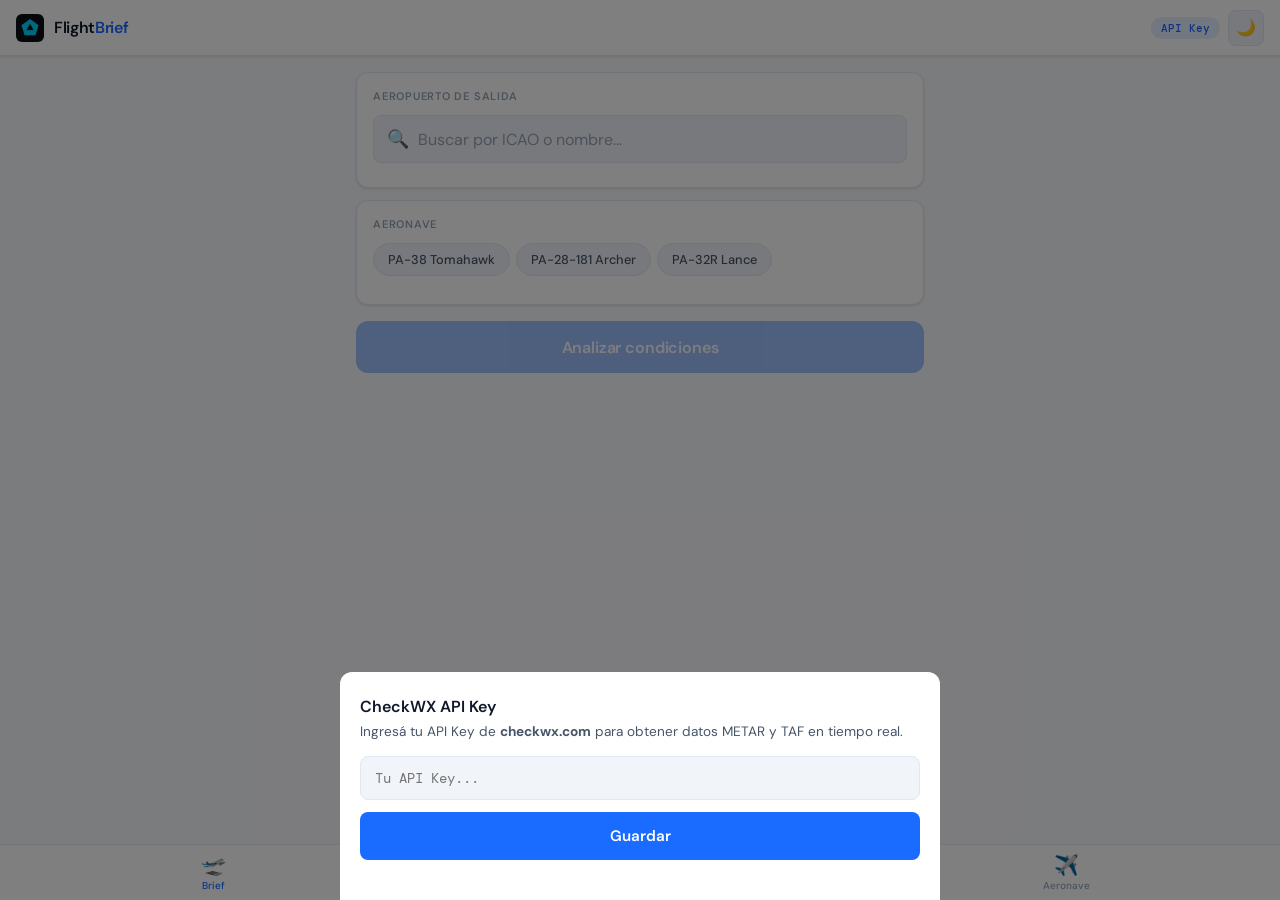
==== index.html @ 88f97674 "Update index.html" ====
<!DOCTYPE html>
<html lang="es">
<head>
<meta charset="UTF-8">
<meta name="viewport" content="width=device-width, initial-scale=1.0, maximum-scale=1.0">
<title>Flight Brief</title>
<link rel="manifest" href="manifest.json">
<meta name="theme-color" content="#1a6bff">
<meta name="mobile-web-app-capable" content="yes">
<meta name="apple-mobile-web-app-capable" content="yes">
<meta name="apple-mobile-web-app-status-bar-style" content="default">
<meta name="apple-mobile-web-app-title" content="FlightBrief">
<link rel="apple-touch-icon" href="icon-192.png">
<link href="https://fonts.googleapis.com/css2?family=DM+Sans:wght@300;400;500;600&family=DM+Mono:wght@400;500&display=swap" rel="stylesheet">
<style>
:root {
  --accent: #1a6bff;
  --accent-light: #e8f0ff;
  --go: #16a34a;
  --go-bg: #f0fdf4;
  --go-border: #bbf7d0;
  --warn: #d97706;
  --warn-bg: #fffbeb;
  --warn-border: #fde68a;
  --nogo: #dc2626;
  --nogo-bg: #fef2f2;
  --nogo-border: #fecaca;
  --bg: #f8f9fc;
  --surface: #ffffff;
  --surface2: #f1f4f9;
  --border: #e2e8f0;
  --border2: #cbd5e1;
  --text: #0f172a;
  --text2: #475569;
  --text3: #94a3b8;
  --sans: 'DM Sans', sans-serif;
  --mono: 'DM Mono', monospace;
  --radius: 12px;
  --radius-sm: 8px;
  --shadow: 0 1px 3px rgba(0,0,0,0.08), 0 1px 2px rgba(0,0,0,0.04);
  --shadow-md: 0 4px 12px rgba(0,0,0,0.08), 0 2px 4px rgba(0,0,0,0.04);
}
[data-theme="dark"] {
  --accent: #4d8fff;
  --accent-light: #1a2a4a;
  --go: #22c55e;
  --go-bg: #052e16;
  --go-border: #166534;
  --warn: #f59e0b;
  --warn-bg: #1c1300;
  --warn-border: #78350f;
  --nogo: #f87171;
  --nogo-bg: #1a0000;
  --nogo-border: #7f1d1d;
  --bg: #0d1117;
  --surface: #161b22;
  --surface2: #1e2530;
  --border: #2d3748;
  --border2: #4a5568;
  --text: #f1f5f9;
  --text2: #94a3b8;
  --text3: #475569;
  --shadow: 0 1px 3px rgba(0,0,0,0.4);
  --shadow-md: 0 4px 12px rgba(0,0,0,0.4);
}
* { box-sizing: border-box; margin: 0; padding: 0; -webkit-tap-highlight-color: transparent; }
html { font-size: 16px; }
body {
  font-family: var(--sans);
  background: var(--bg);
  color: var(--text);
  min-height: 100vh;
  transition: background 0.2s, color 0.2s;
  padding-bottom: 80px;
}

/* TOPBAR */
.topbar {
  background: var(--surface);
  border-bottom: 1px solid var(--border);
  padding: 0 16px;
  height: 56px;
  display: flex;
  align-items: center;
  justify-content: space-between;
  position: sticky;
  top: 0;
  z-index: 100;
  box-shadow: var(--shadow);
}
.topbar-logo {
  display: flex;
  align-items: center;
  gap: 10px;
}
.topbar-logo img {
  width: 28px;
  height: 28px;
  border-radius: 6px;
}
.topbar-logo span {
  font-size: 1rem;
  font-weight: 600;
  color: var(--text);
  letter-spacing: -0.02em;
}
.topbar-logo span em {
  font-style: normal;
  color: var(--accent);
}
.topbar-right { display: flex; align-items: center; gap: 8px; }
.theme-btn {
  width: 36px; height: 36px;
  border-radius: 8px;
  border: 1px solid var(--border);
  background: var(--surface2);
  cursor: pointer;
  display: flex; align-items: center; justify-content: center;
  font-size: 16px;
  color: var(--text2);
  transition: background 0.15s;
}
.theme-btn:hover { background: var(--border); }

/* API KEY BADGE */
.api-badge {
  font-size: 11px;
  font-family: var(--mono);
  background: var(--accent-light);
  color: var(--accent);
  padding: 4px 10px;
  border-radius: 20px;
  cursor: pointer;
  border: none;
  font-weight: 500;
}

/* BOTTOM NAV */
.bottom-nav {
  position: fixed;
  bottom: 0; left: 0; right: 0;
  background: var(--surface);
  border-top: 1px solid var(--border);
  display: flex;
  z-index: 100;
  padding-bottom: env(safe-area-inset-bottom);
}
.nav-item {
  flex: 1;
  display: flex;
  flex-direction: column;
  align-items: center;
  justify-content: center;
  padding: 10px 0 8px;
  cursor: pointer;
  border: none;
  background: none;
  color: var(--text3);
  font-family: var(--sans);
  font-size: 10px;
  font-weight: 500;
  gap: 4px;
  transition: color 0.15s;
}
.nav-item.active { color: var(--accent); }
.nav-icon { font-size: 20px; line-height: 1; }

/* SCREENS */
.screen { display: none; padding: 16px; max-width: 600px; margin: 0 auto; }
.screen.active { display: block; }

/* CARDS */
.card {
  background: var(--surface);
  border: 1px solid var(--border);
  border-radius: var(--radius);
  padding: 16px;
  margin-bottom: 12px;
  box-shadow: var(--shadow);
}
.card-title {
  font-size: 11px;
  font-weight: 600;
  letter-spacing: 0.07em;
  text-transform: uppercase;
  color: var(--text3);
  margin-bottom: 12px;
}

/* SEARCH */
.search-wrap { position: relative; margin-bottom: 8px; }
.search-input {
  width: 100%;
  height: 48px;
  background: var(--surface2);
  border: 1.5px solid var(--border);
  border-radius: var(--radius-sm);
  color: var(--text);
  font-family: var(--mono);
  font-size: 1rem;
  padding: 0 16px 0 44px;
  outline: none;
  text-transform: uppercase;
  transition: border-color 0.15s;
}
.search-input::placeholder { text-transform: none; font-family: var(--sans); color: var(--text3); }
.search-input:focus { border-color: var(--accent); }
.search-icon {
  position: absolute;
  left: 14px; top: 50%;
  transform: translateY(-50%);
  color: var(--text3);
  font-size: 18px;
  pointer-events: none;
}
.search-results {
  background: var(--surface);
  border: 1px solid var(--border);
  border-radius: var(--radius-sm);
  overflow: hidden;
  box-shadow: var(--shadow-md);
  display: none;
}
.search-results.visible { display: block; }
.search-result-item {
  padding: 12px 16px;
  cursor: pointer;
  border-bottom: 1px solid var(--border);
  transition: background 0.1s;
}
.search-result-item:last-child { border-bottom: none; }
.search-result-item:hover { background: var(--surface2); }
.sri-icao { font-family: var(--mono); font-weight: 500; font-size: 0.9rem; color: var(--accent); }
.sri-name { font-size: 0.8rem; color: var(--text2); margin-top: 2px; }

/* AIRPORT SELECTED */
.airport-selected {
  background: var(--accent-light);
  border: 1.5px solid var(--accent);
  border-radius: var(--radius-sm);
  padding: 12px 16px;
  display: none;
  margin-bottom: 8px;
}
.airport-selected.visible { display: flex; align-items: center; justify-content: space-between; }
.as-info { }
.as-icao { font-family: var(--mono); font-weight: 600; color: var(--accent); font-size: 1rem; }
.as-name { font-size: 0.8rem; color: var(--text2); margin-top: 2px; }
.as-clear { background: none; border: none; color: var(--text3); cursor: pointer; font-size: 18px; padding: 4px; }

/* RUNWAYS */
.rwy-grid { display: grid; grid-template-columns: 1fr 1fr; gap: 8px; }
.rwy-btn {
  padding: 12px;
  background: var(--surface2);
  border: 1.5px solid var(--border);
  border-radius: var(--radius-sm);
  cursor: pointer;
  text-align: center;
  transition: border-color 0.15s, background 0.15s;
  font-family: var(--sans);
}
.rwy-btn:hover { border-color: var(--accent); }
.rwy-btn.selected { border-color: var(--accent); background: var(--accent-light); }
.rwy-code { font-family: var(--mono); font-weight: 600; font-size: 1rem; color: var(--text); }
.rwy-btn.selected .rwy-code { color: var(--accent); }
.rwy-hdg { font-size: 0.75rem; color: var(--text3); margin-top: 2px; }

/* AIRCRAFT SELECTOR */
.ac-tabs { display: flex; gap: 6px; flex-wrap: wrap; margin-bottom: 12px; }
.ac-tab {
  padding: 7px 14px;
  border-radius: 20px;
  border: 1.5px solid var(--border);
  background: var(--surface2);
  font-size: 0.8rem;
  font-weight: 500;
  cursor: pointer;
  color: var(--text2);
  font-family: var(--sans);
  transition: all 0.15s;
  white-space: nowrap;
}
.ac-tab:hover { border-color: var(--accent); color: var(--accent); }
.ac-tab.selected { border-color: var(--accent); background: var(--accent-light); color: var(--accent); }

.ac-specs {
  display: grid;
  grid-template-columns: 1fr 1fr;
  gap: 8px;
  margin-top: 10px;
}
.ac-spec {
  background: var(--surface2);
  border-radius: var(--radius-sm);
  padding: 10px 12px;
}
.ac-spec-label { font-size: 10px; color: var(--text3); text-transform: uppercase; letter-spacing: 0.05em; margin-bottom: 3px; }
.ac-spec-val { font-family: var(--mono); font-size: 0.95rem; font-weight: 500; color: var(--text); }

/* ANALYZE BUTTON */
.btn-analyze {
  width: 100%;
  height: 52px;
  background: var(--accent);
  color: white;
  border: none;
  border-radius: var(--radius);
  font-family: var(--sans);
  font-size: 1rem;
  font-weight: 600;
  cursor: pointer;
  margin-top: 4px;
  transition: opacity 0.15s, transform 0.1s;
  letter-spacing: -0.01em;
}
.btn-analyze:hover { opacity: 0.9; }
.btn-analyze:active { transform: scale(0.98); }
.btn-analyze:disabled { opacity: 0.4; cursor: not-allowed; }

/* STATUS */
.status-msg {
  font-size: 0.8rem;
  color: var(--text3);
  text-align: center;
  margin-top: 8px;
  min-height: 20px;
  font-family: var(--mono);
}
.status-msg.error { color: var(--nogo); }
.status-msg.ok { color: var(--go); }

/* SPINNER */
.spin {
  display: inline-block;
  width: 14px; height: 14px;
  border: 2px solid var(--border2);
  border-top-color: var(--accent);
  border-radius: 50%;
  animation: spin 0.7s linear infinite;
  vertical-align: middle;
  margin-right: 6px;
}
@keyframes spin { to { transform: rotate(360deg); } }

/* VERDICT */
.verdict-banner {
  border-radius: var(--radius);
  padding: 24px 20px;
  text-align: center;
  margin-bottom: 12px;
  border: 2px solid;
}
.verdict-banner.go { background: var(--go-bg); border-color: var(--go-border); }
.verdict-banner.warn { background: var(--warn-bg); border-color: var(--warn-border); }
.verdict-banner.nogo { background: var(--nogo-bg); border-color: var(--nogo-border); }
.verdict-label {
  font-size: 2.5rem;
  font-weight: 600;
  letter-spacing: -0.03em;
  line-height: 1;
  margin-bottom: 6px;
}
.verdict-banner.go .verdict-label { color: var(--go); }
.verdict-banner.warn .verdict-label { color: var(--warn); }
.verdict-banner.nogo .verdict-label { color: var(--nogo); }
.verdict-sub { font-size: 0.85rem; color: var(--text2); }
.verdict-meta { font-size: 0.75rem; color: var(--text3); margin-top: 6px; font-family: var(--mono); }

/* VIEW TABS */
.view-tabs {
  display: flex;
  background: var(--surface2);
  border-radius: var(--radius-sm);
  padding: 4px;
  margin-bottom: 12px;
  gap: 2px;
}
.view-tab {
  flex: 1;
  padding: 8px 4px;
  border: none;
  background: none;
  border-radius: 6px;
  font-family: var(--sans);
  font-size: 0.8rem;
  font-weight: 500;
  cursor: pointer;
  color: var(--text3);
  transition: all 0.15s;
}
.view-tab.active {
  background: var(--surface);
  color: var(--text);
  box-shadow: var(--shadow);
}

/* CHECK ITEMS */
.check-list { display: flex; flex-direction: column; gap: 8px; }
.check-item {
  border-radius: var(--radius-sm);
  padding: 12px 14px;
  border: 1px solid;
  display: flex;
  align-items: center;
  gap: 12px;
}
.check-item.ok { background: var(--go-bg); border-color: var(--go-border); }
.check-item.warn { background: var(--warn-bg); border-color: var(--warn-border); }
.check-item.fail { background: var(--nogo-bg); border-color: var(--nogo-border); }
.check-dot {
  width: 10px; height: 10px;
  border-radius: 50%;
  flex-shrink: 0;
}
.check-item.ok .check-dot { background: var(--go); }
.check-item.warn .check-dot { background: var(--warn); }
.check-item.fail .check-dot { background: var(--nogo); }
.check-body { flex: 1; min-width: 0; }
.check-name { font-size: 0.875rem; font-weight: 500; color: var(--text); }
.check-detail { font-size: 0.75rem; color: var(--text2); margin-top: 2px; font-family: var(--mono); }
.check-pct {
  font-family: var(--mono);
  font-size: 0.875rem;
  font-weight: 500;
  flex-shrink: 0;
}
.check-item.ok .check-pct { color: var(--go); }
.check-item.warn .check-pct { color: var(--warn); }
.check-item.fail .check-pct { color: var(--nogo); }

/* METAR DECODE */
.metar-raw-box {
  background: var(--surface2);
  border-radius: var(--radius-sm);
  padding: 12px 14px;
  font-family: var(--mono);
  font-size: 0.8rem;
  color: var(--accent);
  word-break: break-all;
  margin-bottom: 10px;
  line-height: 1.5;
}
.decode-list { display: flex; flex-direction: column; gap: 6px; }
.decode-item {
  display: flex;
  gap: 10px;
  font-size: 0.82rem;
  line-height: 1.4;
}
.decode-token {
  font-family: var(--mono);
  font-weight: 500;
  color: var(--accent);
  flex-shrink: 0;
  min-width: 80px;
}
.decode-desc { color: var(--text2); }

/* TAF TABLE */
.taf-list { display: flex; flex-direction: column; gap: 8px; }
.taf-period {
  border-radius: var(--radius-sm);
  border: 1px solid var(--border);
  overflow: hidden;
}
.taf-period-header {
  display: flex;
  align-items: center;
  justify-content: space-between;
  padding: 10px 14px;
  background: var(--surface2);
}
.taf-period-time { font-family: var(--mono); font-size: 0.8rem; color: var(--text2); }
.taf-period-type {
  font-size: 0.7rem;
  font-weight: 600;
  padding: 3px 8px;
  border-radius: 10px;
  letter-spacing: 0.05em;
}
.taf-type-base { background: var(--accent-light); color: var(--accent); }
.taf-type-tempo { background: var(--warn-bg); color: var(--warn); }
.taf-type-becmg { background: var(--surface); color: var(--text2); border: 1px solid var(--border); }
.taf-period-verdict {
  font-size: 0.75rem;
  font-weight: 600;
  padding: 3px 8px;
  border-radius: 10px;
}
.taf-period-verdict.go { background: var(--go-bg); color: var(--go); }
.taf-period-verdict.warn { background: var(--warn-bg); color: var(--warn); }
.taf-period-verdict.nogo { background: var(--nogo-bg); color: var(--nogo); }
.taf-period-body { padding: 10px 14px; display: grid; grid-template-columns: 1fr 1fr; gap: 6px; }
.taf-cell-label { font-size: 10px; color: var(--text3); text-transform: uppercase; letter-spacing: 0.05em; }
.taf-cell-val { font-family: var(--mono); font-size: 0.85rem; color: var(--text); margin-top: 1px; }

/* 7-DAY WINDOWS */
.day-block { margin-bottom: 16px; }
.day-label {
  font-size: 0.75rem;
  font-weight: 600;
  color: var(--text3);
  text-transform: uppercase;
  letter-spacing: 0.06em;
  margin-bottom: 8px;
  padding-left: 4px;
}
.window-list { display: flex; flex-direction: column; gap: 6px; }
.time-window {
  border-radius: var(--radius-sm);
  border: 1px solid var(--border);
  padding: 12px 14px;
  display: flex;
  align-items: center;
  gap: 12px;
}
.time-window.go { background: var(--go-bg); border-color: var(--go-border); }
.time-window.warn { background: var(--warn-bg); border-color: var(--warn-border); }
.time-window.nogo { background: var(--nogo-bg); border-color: var(--nogo-border); }
.tw-time { font-family: var(--mono); font-size: 0.8rem; color: var(--text2); flex-shrink: 0; min-width: 90px; }
.tw-verdict {
  font-size: 0.75rem;
  font-weight: 600;
  flex-shrink: 0;
  width: 50px;
  text-align: center;
}
.time-window.go .tw-verdict { color: var(--go); }
.time-window.warn .tw-verdict { color: var(--warn); }
.time-window.nogo .tw-verdict { color: var(--nogo); }
.tw-details { flex: 1; display: flex; flex-wrap: wrap; gap: 6px; }
.tw-chip {
  font-size: 0.7rem;
  font-family: var(--mono);
  padding: 2px 8px;
  border-radius: 10px;
  background: var(--surface);
  border: 1px solid var(--border);
  color: var(--text2);
}

/* AIRCRAFT SCREEN */
.field { display: flex; flex-direction: column; gap: 5px; margin-bottom: 12px; }
.field label { font-size: 0.75rem; font-weight: 500; color: var(--text2); }
.field input, .field select {
  height: 44px;
  background: var(--surface2);
  border: 1.5px solid var(--border);
  border-radius: var(--radius-sm);
  color: var(--text);
  font-family: var(--mono);
  font-size: 0.9rem;
  padding: 0 14px;
  outline: none;
  transition: border-color 0.15s;
  width: 100%;
}
.field input:focus, .field select:focus { border-color: var(--accent); }
.field select option { background: var(--surface); }
.form-grid { display: grid; grid-template-columns: 1fr 1fr; gap: 0 12px; }
.checkbox-row {
  display: flex; align-items: center; gap: 10px;
  padding: 10px 0;
  border-bottom: 1px solid var(--border);
  cursor: pointer;
}
.checkbox-row:last-child { border-bottom: none; }
.checkbox-row input[type=checkbox] { width: 18px; height: 18px; accent-color: var(--accent); cursor: pointer; flex-shrink: 0; }
.checkbox-row span { font-size: 0.875rem; color: var(--text); }

.btn-secondary {
  height: 44px;
  padding: 0 20px;
  background: var(--surface2);
  border: 1.5px solid var(--border);
  border-radius: var(--radius-sm);
  color: var(--text);
  font-family: var(--sans);
  font-size: 0.875rem;
  font-weight: 500;
  cursor: pointer;
  transition: border-color 0.15s;
}
.btn-secondary:hover { border-color: var(--accent); color: var(--accent); }
.btn-row { display: flex; gap: 8px; margin-top: 4px; }

/* API KEY MODAL */
.modal-overlay {
  position: fixed; inset: 0;
  background: rgba(0,0,0,0.5);
  z-index: 200;
  display: none;
  align-items: flex-end;
  justify-content: center;
  padding: 0;
}
.modal-overlay.visible { display: flex; }
.modal {
  background: var(--surface);
  border-radius: var(--radius) var(--radius) 0 0;
  padding: 24px 20px 40px;
  width: 100%;
  max-width: 600px;
}
.modal h3 { font-size: 1rem; font-weight: 600; margin-bottom: 6px; }
.modal p { font-size: 0.85rem; color: var(--text2); margin-bottom: 16px; }
.modal input {
  width: 100%;
  height: 44px;
  background: var(--surface2);
  border: 1.5px solid var(--border);
  border-radius: var(--radius-sm);
  color: var(--text);
  font-family: var(--mono);
  font-size: 0.85rem;
  padding: 0 14px;
  outline: none;
  margin-bottom: 12px;
}
.modal input:focus { border-color: var(--accent); }
.modal-btn {
  width: 100%;
  height: 48px;
  background: var(--accent);
  color: white;
  border: none;
  border-radius: var(--radius-sm);
  font-size: 0.95rem;
  font-weight: 600;
  cursor: pointer;
  font-family: var(--sans);
}

/* COLLAPSIBLE */
.collapsible-header {
  display: flex;
  align-items: center;
  justify-content: space-between;
  cursor: pointer;
  padding: 4px 0;
  margin-bottom: 0;
}
.collapsible-header .card-title { margin-bottom: 0; }
.collapsible-arrow { color: var(--text3); font-size: 12px; transition: transform 0.2s; }
.collapsible-body { display: none; margin-top: 12px; }
.collapsible-body.open { display: block; }
.collapsible-arrow.open { transform: rotate(180deg); }

/* EMPTY STATE */
.empty-state {
  text-align: center;
  padding: 48px 20px;
  color: var(--text3);
}
.empty-icon { font-size: 48px; margin-bottom: 12px; }
.empty-title { font-size: 1rem; font-weight: 500; color: var(--text2); margin-bottom: 6px; }
.empty-desc { font-size: 0.85rem; }

/* DIVIDER */
.divider { height: 1px; background: var(--border); margin: 12px 0; }

.pill {
  display: inline-block;
  font-size: 0.7rem;
  font-weight: 600;
  padding: 2px 8px;
  border-radius: 10px;
  letter-spacing: 0.04em;
}
.pill-go { background: var(--go-bg); color: var(--go); }
.pill-warn { background: var(--warn-bg); color: var(--warn); }
.pill-nogo { background: var(--nogo-bg); color: var(--nogo); }
</style>
</head>
<body>

<div class="topbar">
  <div class="topbar-logo">
    <img src="icon-192.png" alt="FlightBrief" onerror="this.style.display='none'">
    <span>Flight<em>Brief</em></span>
  </div>
  <div class="topbar-right">
    <button class="api-badge" onclick="showApiModal()">API Key</button>
    <button class="theme-btn" onclick="toggleTheme()" id="theme-btn">🌙</button>
  </div>
</div>

<!-- SCREENS -->
<div class="screen active" id="screen-brief">

  <div class="card">
    <div class="card-title">Aeropuerto de salida</div>
    <div class="search-wrap">
      <span class="search-icon">🔍</span>
      <input class="search-input" id="icao-input" type="text" placeholder="Buscar por ICAO o nombre..." maxlength="4" oninput="onIcaoInput(this.value)" />
    </div>
    <div class="search-results" id="search-results"></div>
    <div class="airport-selected" id="airport-selected">
      <div class="as-info">
        <div class="as-icao" id="as-icao"></div>
        <div class="as-name" id="as-name"></div>
      </div>
      <button class="as-clear" onclick="clearAirport()">✕</button>
    </div>
  </div>

  <div class="card" id="rwy-card" style="display:none">
    <div class="card-title">Pista activa</div>
    <div class="rwy-grid" id="rwy-grid"></div>
  </div>

  <div class="card">
    <div class="card-title">Aeronave</div>
    <div class="ac-tabs" id="ac-tabs"></div>
    <div class="ac-specs" id="ac-specs"></div>
  </div>

  <button class="btn-analyze" id="btn-analyze" onclick="runAnalysis()" disabled>Analizar condiciones</button>
  <div class="status-msg" id="brief-status"></div>

</div>

<div class="screen" id="screen-report">
  <div id="report-empty" class="empty-state">
    <div class="empty-icon">📋</div>
    <div class="empty-title">Sin informe aún</div>
    <div class="empty-desc">Seleccioná un aeropuerto y una aeronave en Brief para generar el análisis.</div>
  </div>
  <div id="report-content" style="display:none">
    <div id="verdict-banner" class="verdict-banner"></div>
    <div class="view-tabs">
      <button class="view-tab active" onclick="showView('metar')">METAR</button>
      <button class="view-tab" onclick="showView('taf')">TAF</button>
      <button class="view-tab" onclick="showView('7dias')">7 días</button>
    </div>
    <div id="view-metar"></div>
    <div id="view-taf" style="display:none"></div>
    <div id="view-7dias" style="display:none"></div>
  </div>
</div>

<div class="screen" id="screen-aircraft">
  <div class="card">
    <div class="card-title">Mis aeronaves</div>
    <div class="ac-tabs" id="saved-ac-tabs" style="margin-bottom:12px"></div>
    <div class="divider"></div>
    <div style="margin-top:12px">
      <div class="form-grid">
        <div class="field">
          <label>Nombre / matrícula</label>
          <input id="f-name" type="text" placeholder="LV-XXX · PA-28" />
        </div>
        <div class="field">
          <label>Viento cruzado máx. (kt)</label>
          <input id="f-xwind" type="number" min="0" placeholder="15" />
        </div>
        <div class="field">
          <label>Viento de cola máx. (kt)</label>
          <input id="f-tail" type="number" min="0" placeholder="10" />
        </div>
        <div class="field">
          <label>Viento frontal máx. (kt)</label>
          <input id="f-head" type="number" min="0" placeholder="25" />
        </div>
        <div class="field">
          <label>Visibilidad mínima (km)</label>
          <input id="f-vis" type="number" min="0" step="0.1" placeholder="5" />
        </div>
        <div class="field">
          <label>Techo mínimo (ft)</label>
          <input id="f-ceil" type="number" min="0" placeholder="1000" />
        </div>
        <div class="field">
          <label>Temp. máxima (°C)</label>
          <input id="f-tmax" type="number" placeholder="40" />
        </div>
        <div class="field">
          <label>Temp. mínima (°C)</label>
          <input id="f-tmin" type="number" placeholder="-10" />
        </div>
      </div>
      <div style="padding: 0 0 4px">
        <label class="checkbox-row">
          <input type="checkbox" id="f-rain" />
          <span>Puede operar con lluvia leve</span>
        </label>
        <label class="checkbox-row">
          <input type="checkbox" id="f-ice" />
          <span>Certificado para vuelo en engelamiento</span>
        </label>
      </div>
      <div class="btn-row" style="margin-top:16px">
        <button class="btn-analyze" style="flex:1" onclick="saveCustomAircraft()">Guardar</button>
        <button class="btn-secondary" onclick="clearAcForm()">Limpiar</button>
      </div>
      <div class="status-msg" id="ac-status"></div>
    </div>
  </div>
</div>

<!-- BOTTOM NAV -->
<div class="bottom-nav">
  <button class="nav-item active" onclick="showScreen('brief')" id="nav-brief">
    <span class="nav-icon">🛫</span>Brief
  </button>
  <button class="nav-item" onclick="showScreen('report')" id="nav-report">
    <span class="nav-icon">📋</span>Informe
  </button>
  <button class="nav-item" onclick="showScreen('aircraft')" id="nav-aircraft">
    <span class="nav-icon">✈️</span>Aeronave
  </button>
</div>

<!-- API KEY MODAL -->
<div class="modal-overlay" id="api-modal">
  <div class="modal">
    <h3>CheckWX API Key</h3>
    <p>Ingresá tu API Key de <strong>checkwx.com</strong> para obtener datos METAR y TAF en tiempo real.</p>
    <input type="text" id="api-key-input" placeholder="Tu API Key..." />
    <button class="modal-btn" onclick="saveApiKey()">Guardar</button>
  </div>
</div>

<script>
// ═══════════════════════════════════════════════════
// DATOS
// ═══════════════════════════════════════════════════

const PRELOADED_AIRCRAFT = [
  {
    name: 'PA-38 Tomahawk',
    xwind: 15, tailwind: 10, headwind: 25,
    vis: 5, ceil: 1000, tmax: 40, tmin: -15,
    rain: false, ice: false
  },
  {
    name: 'PA-28-181 Archer',
    xwind: 17, tailwind: 10, headwind: 25,
    vis: 5, ceil: 1000, tmax: 40, tmin: -15,
    rain: false, ice: false
  },
  {
    name: 'PA-32R Lance',
    xwind: 17, tailwind: 10, headwind: 30,
    vis: 5, ceil: 1000, tmax: 40, tmin: -20,
    rain: false, ice: false
  }
];

let state = {
  airport: null,
  runways: [],
  selectedRwy: null,
  aircraft: null,
  metar: null,
  metarRaw: '',
  taf: null,
  tafRaw: '',
  forecast: null,
  customAircraft: JSON.parse(localStorage.getItem('fb_aircraft_v2') || '[]'),
  apiKey: localStorage.getItem('fb_apikey') || '',
  theme: localStorage.getItem('fb_theme') || 'light',
  currentView: 'metar'
};

// ═══════════════════════════════════════════════════
// THEME
// ═══════════════════════════════════════════════════
function applyTheme() {
  document.documentElement.setAttribute('data-theme', state.theme);
  document.getElementById('theme-btn').textContent = state.theme === 'dark' ? '☀️' : '🌙';
}
function toggleTheme() {
  state.theme = state.theme === 'dark' ? 'light' : 'dark';
  localStorage.setItem('fb_theme', state.theme);
  applyTheme();
}
applyTheme();

// ═══════════════════════════════════════════════════
// NAVIGATION
// ═══════════════════════════════════════════════════
function showScreen(name) {
  document.querySelectorAll('.screen').forEach(s => s.classList.remove('active'));
  document.querySelectorAll('.nav-item').forEach(n => n.classList.remove('active'));
  document.getElementById('screen-' + name).classList.add('active');
  document.getElementById('nav-' + name).classList.add('active');
}

function showView(name) {
  state.currentView = name;
  document.querySelectorAll('.view-tab').forEach((t, i) => {
    t.classList.toggle('active', ['metar','taf','7dias'][i] === name);
  });
  document.getElementById('view-metar').style.display = name === 'metar' ? 'block' : 'none';
  document.getElementById('view-taf').style.display = name === 'taf' ? 'block' : 'none';
  document.getElementById('view-7dias').style.display = name === '7dias' ? 'block' : 'none';
}

// ═══════════════════════════════════════════════════
// API KEY
// ═══════════════════════════════════════════════════
function showApiModal() {
  document.getElementById('api-key-input').value = state.apiKey;
  document.getElementById('api-modal').classList.add('visible');
}
function saveApiKey() {
  const key = document.getElementById('api-key-input').value.trim();
  state.apiKey = key;
  localStorage.setItem('fb_apikey', key);
  document.getElementById('api-modal').classList.remove('visible');
}
document.getElementById('api-modal').addEventListener('click', e => {
  if (e.target === document.getElementById('api-modal'))
    document.getElementById('api-modal').classList.remove('visible');
});

// ═══════════════════════════════════════════════════
// AIRPORT SEARCH
// ═══════════════════════════════════════════════════
let searchTimeout = null;
function onIcaoInput(val) {
  clearTimeout(searchTimeout);
  val = val.trim().toUpperCase();
  if (val.length < 2) { hideResults(); return; }
  searchTimeout = setTimeout(() => searchAirport(val), 400);
}

async function searchAirport(q) {
  if (!state.apiKey) { showApiModal(); return; }
  try {
    const res = await fetch(`https://api.checkwx.com/station/${q}`, {
      headers: { 'X-API-Key': state.apiKey }
    });
    const data = await res.json();
    if (data.data && data.data.length) {
      showResults(data.data.slice(0, 5));
    } else {
      hideResults();
    }
  } catch(e) {
    hideResults();
  }
}

function showResults(airports) {
  const el = document.getElementById('search-results');
  el.innerHTML = airports.map(a => `
    <div class="search-result-item" onclick="selectAirport('${a.icao}','${escHtml(a.name)}',${a.latitude?.decimal||0},${a.longitude?.decimal||0})">
      <div class="sri-icao">${a.icao}</div>
      <div class="sri-name">${a.name}${a.city ? ' · ' + a.city : ''}</div>
    </div>
  `).join('');
  el.classList.add('visible');
}
function hideResults() {
  document.getElementById('search-results').classList.remove('visible');
}

async function selectAirport(icao, name, lat, lon) {
  hideResults();
  document.getElementById('icao-input').value = '';
  state.airport = { icao, name, lat, lon };
  document.getElementById('as-icao').textContent = icao;
  document.getElementById('as-name').textContent = name;
  document.getElementById('airport-selected').classList.add('visible');
  setBriefStatus('', '<span class="spin"></span>Cargando pistas...');
  await fetchRunways(icao);
  checkAnalyzeReady();
}

function clearAirport() {
  state.airport = null;
  state.runways = [];
  state.selectedRwy = null;
  document.getElementById('airport-selected').classList.remove('visible');
  document.getElementById('icao-input').value = '';
  document.getElementById('rwy-card').style.display = 'none';
  document.getElementById('rwy-grid').innerHTML = '';
  setBriefStatus('', '');
  checkAnalyzeReady();
}

async function fetchRunways(icao) {
  try {
    const res = await fetch(`https://api.checkwx.com/station/${icao}/runways`, {
      headers: { 'X-API-Key': state.apiKey }
    });
    const data = await res.json();
    if (data.data && data.data[0] && data.data[0].runways) {
      state.runways = data.data[0].runways;
      renderRunways(state.runways);
      document.getElementById('rwy-card').style.display = 'block';
      setBriefStatus('ok', `${state.runways.length} pistas encontradas`);
    } else {
      document.getElementById('rwy-card').style.display = 'none';
      setBriefStatus('', 'Sin info de pistas — podrás analizar igual');
    }
  } catch(e) {
    document.getElementById('rwy-card').style.display = 'none';
    setBriefStatus('', '');
  }
}

function renderRunways(rwys) {
  const grid = document.getElementById('rwy-grid');
  grid.innerHTML = rwys.map(r => {
    const hdg = r.heading_true || r.heading_magnetic || 0;
    return `
      <div class="rwy-btn" onclick="selectRunway('${r.ident}',${hdg},this)">
        <div class="rwy-code">RWY ${r.ident}</div>
        <div class="rwy-hdg">${hdg}° magnético</div>
      </div>
    `;
  }).join('');
}

function selectRunway(ident, hdg, el) {
  document.querySelectorAll('.rwy-btn').forEach(b => b.classList.remove('selected'));
  el.classList.add('selected');
  state.selectedRwy = { ident, hdg };
  checkAnalyzeReady();
}

// ═══════════════════════════════════════════════════
// AIRCRAFT
// ═══════════════════════════════════════════════════
function getAllAircraft() {
  return [...PRELOADED_AIRCRAFT, ...state.customAircraft];
}

function renderAcTabs() {
  const all = getAllAircraft();
  const tabs = document.getElementById('ac-tabs');
  tabs.innerHTML = all.map((a, i) =>
    `<div class="ac-tab${state.aircraft && state.aircraft.name === a.name ? ' selected' : ''}" onclick="selectAircraft(${i})">${a.name}</div>`
  ).join('');
  renderSavedAcTabs();
}

function renderSavedAcTabs() {
  const el = document.getElementById('saved-ac-tabs');
  if (!state.customAircraft.length) {
    el.innerHTML = '<span style="font-size:0.8rem;color:var(--text3)">Sin aeronaves guardadas</span>';
    return;
  }
  el.innerHTML = state.customAircraft.map((a, i) =>
    `<div class="ac-tab" onclick="loadCustomAc(${i})">${a.name}</div>`
  ).join('');
}

function selectAircraft(idx) {
  state.aircraft = getAllAircraft()[idx];
  renderAcTabs();
  renderAcSpecs();
  checkAnalyzeReady();
}

function renderAcSpecs() {
  const a = state.aircraft;
  if (!a) { document.getElementById('ac-specs').innerHTML = ''; return; }
  document.getElementById('ac-specs').innerHTML = `
    <div class="ac-spec"><div class="ac-spec-label">Viento cruzado máx.</div><div class="ac-spec-val">${a.xwind} kt</div></div>
    <div class="ac-spec"><div class="ac-spec-label">Viento de cola máx.</div><div class="ac-spec-val">${a.tailwind} kt</div></div>
    <div class="ac-spec"><div class="ac-spec-label">Visibilidad mín.</div><div class="ac-spec-val">${a.vis} km</div></div>
    <div class="ac-spec"><div class="ac-spec-label">Techo mín.</div><div class="ac-spec-val">${a.ceil} ft</div></div>
    <div class="ac-spec"><div class="ac-spec-label">Temp. op.</div><div class="ac-spec-val">${a.tmin}° / ${a.tmax}°C</div></div>
    <div class="ac-spec"><div class="ac-spec-label">Engelamiento</div><div class="ac-spec-val">${a.ice ? 'Certificado' : 'No cert.'}</div></div>
  `;
}

function saveCustomAircraft() {
  const ac = {
    name:      document.getElementById('f-name').value.trim(),
    xwind:     parseFloat(document.getElementById('f-xwind').value) || 15,
    tailwind:  parseFloat(document.getElementById('f-tail').value) || 10,
    headwind:  parseFloat(document.getElementById('f-head').value) || 25,
    vis:       parseFloat(document.getElementById('f-vis').value) || 5,
    ceil:      parseFloat(document.getElementById('f-ceil').value) || 1000,
    tmax:      parseFloat(document.getElementById('f-tmax').value) || 40,
    tmin:      parseFloat(document.getElementById('f-tmin').value) || -10,
    rain:      document.getElementById('f-rain').checked,
    ice:       document.getElementById('f-ice').checked,
  };
  if (!ac.name) { document.getElementById('ac-status').textContent = 'Ingresá un nombre'; return; }
  const idx = state.customAircraft.findIndex(a => a.name === ac.name);
  if (idx >= 0) state.customAircraft[idx] = ac;
  else state.customAircraft.push(ac);
  localStorage.setItem('fb_aircraft_v2', JSON.stringify(state.customAircraft));
  document.getElementById('ac-status').className = 'status-msg ok';
  document.getElementById('ac-status').textContent = 'Guardado ✓';
  renderAcTabs();
}

function loadCustomAc(i) {
  const a = state.customAircraft[i];
  document.getElementById('f-name').value = a.name || '';
  document.getElementById('f-xwind').value = a.xwind || '';
  document.getElementById('f-tail').value = a.tailwind || '';
  document.getElementById('f-head').value = a.headwind || '';
  document.getElementById('f-vis').value = a.vis || '';
  document.getElementById('f-ceil').value = a.ceil || '';
  document.getElementById('f-tmax').value = a.tmax || '';
  document.getElementById('f-tmin').value = a.tmin || '';
  document.getElementById('f-rain').checked = !!a.rain;
  document.getElementById('f-ice').checked = !!a.ice;
}

function clearAcForm() {
  ['f-name','f-xwind','f-tail','f-head','f-vis','f-ceil','f-tmax','f-tmin'].forEach(id => document.getElementById(id).value = '');
  document.getElementById('f-rain').checked = false;
  document.getElementById('f-ice').checked = false;
  document.getElementById('ac-status').textContent = '';
}

// ═══════════════════════════════════════════════════
// UTILS
// ═══════════════════════════════════════════════════
function checkAnalyzeReady() {
  const ready = state.airport && state.aircraft;
  document.getElementById('btn-analyze').disabled = !ready;
}

function setBriefStatus(type, msg) {
  const el = document.getElementById('brief-status');
  el.className = 'status-msg' + (type ? ' ' + type : '');
  el.innerHTML = msg;
}

function calcComponents(windDir, windSpd, rwyHdg) {
  if (windDir == null || isNaN(rwyHdg)) return { xwind: null, tailwind: null, headwind: null };
  const angle = (windDir - rwyHdg) * Math.PI / 180;
  const head = windSpd * Math.cos(angle);
  const cross = Math.abs(windSpd * Math.sin(angle));
  return {
    xwind:    Math.round(cross * 10) / 10,
    tailwind: head < 0 ? Math.round(-head * 10) / 10 : 0,
    headwind: head > 0 ? Math.round(head * 10) / 10 : 0,
  };
}

function checkStatus(val, limit, reverse) {
  if (reverse) {
    const pct = Math.round((limit / val) * 100);
    if (val < limit) return { s: 'fail', pct: 100 };
    if (val < limit * 1.3) return { s: 'warn', pct: Math.min(pct, 100) };
    return { s: 'ok', pct: Math.max(0, pct - 50) };
  }
  const pct = Math.round((val / limit) * 100);
  if (pct >= 100) return { s: 'fail', pct: 100 };
  if (pct >= 75) return { s: 'warn', pct };
  return { s: 'ok', pct };
}

function fmtCheck(name, detail, s, pct) {
  return `
    <div class="check-item ${s}">
      <div class="check-dot"></div>
      <div class="check-body">
        <div class="check-name">${name}</div>
        <div class="check-detail">${detail}</div>
      </div>
      <div class="check-pct">${pct}%</div>
    </div>
  `;
}

function escHtml(s) { return (s||'').replace(/[&<>"']/g, c => ({'&':'&amp;','<':'&lt;','>':'&gt;','"':'&quot;',"'":'&#39;'}[c])); }

function verdictClass(checks) {
  if (checks.some(c => c.s === 'fail')) return 'nogo';
  if (checks.some(c => c.s === 'warn')) return 'warn';
  return 'go';
}

// ═══════════════════════════════════════════════════
// METAR PARSER
// ═══════════════════════════════════════════════════
function parseMetar(raw) {
  const m = { raw };
  const wm = raw.match(/(\d{3}|VRB)(\d{2,3})(G(\d{2,3}))?KT/);
  if (wm) {
    m.wdir = wm[1] === 'VRB' ? null : parseInt(wm[1]);
    m.wspd = parseInt(wm[2]);
    m.gust = wm[4] ? parseInt(wm[4]) : 0;
    m.vrb = wm[1] === 'VRB';
  } else { m.wspd = 0; m.wdir = 0; m.gust = 0; }
  const vsm = raw.match(/(\d+(?:\.\d+)?)SM/);
  const vm4 = raw.match(/\b(\d{4})\b/);
  if (raw.includes('CAVOK')) m.vis = 10;
  else if (vsm) m.vis = parseFloat(vsm[1]) * 1.852;
  else if (vm4) m.vis = parseInt(vm4[1]) / 1000;
  else m.vis = null;
  const clouds = [...raw.matchAll(/(BKN|OVC|FEW|SCT)(\d{3})/g)];
  let ceil = null;
  clouds.forEach(c => {
    if (['BKN','OVC'].includes(c[1])) {
      const ft = parseInt(c[2]) * 100;
      if (ceil === null || ft < ceil) ceil = ft;
    }
  });
  if (raw.includes('CAVOK')) ceil = 99999;
  m.ceil = ceil;
  const tm = raw.match(/\b(M?)(\d{2})\/(M?)(\d{2})\b/);
  if (tm) {
    m.temp = (tm[1] ? -1 : 1) * parseInt(tm[2]);
    m.dew  = (tm[3] ? -1 : 1) * parseInt(tm[4]);
  }
  const qm = raw.match(/Q(\d{4})/);
  if (qm) m.qnh = parseInt(qm[1]);
  m.ts   = /\bTS\b/.test(raw);
  m.fzra = /\bFZRA\b|\bFZDZ\b/.test(raw);
  m.snow = /\bSN\b|\bGR\b|\bGS\b/.test(raw);
  m.nosig = /\bNOSIG\b/.test(raw);
  m.cavok = /\bCAVOK\b/.test(raw);
  return m;
}

// ═══════════════════════════════════════════════════
// METAR DECODE (human readable)
// ═══════════════════════════════════════════════════
function decodeMetar(raw, airportName) {
  const tokens = raw.split(/\s+/);
  const decoded = [];

  tokens.forEach(t => {
    let desc = null;
    if (/^[A-Z]{4}$/.test(t) && t === tokens[0]) {
      desc = `Estación: ${airportName || t}`;
    } else if (/^\d{6}Z$/.test(t)) {
      const day = t.slice(0,2), hh = t.slice(2,4), mm = t.slice(4,6);
      desc = `Día ${day} del mes, ${hh}:${mm} UTC`;
    } else if (/^(\d{3}|VRB)\d{2,3}(G\d{2,3})?KT$/.test(t)) {
      const m = t.match(/^(\d{3}|VRB)(\d{2,3})(G(\d{2,3}))?KT$/);
      if (m[1] === 'VRB') desc = `Viento variable ${m[2]} kt`;
      else {
        desc = `Viento desde ${m[1]}° a ${m[2]} kt`;
        if (m[4]) desc += `, ráfagas ${m[4]} kt`;
      }
    } else if (t === 'CAVOK') {
      desc = 'Visibilidad > 10 km, sin nubes significativas, sin fenómenos importantes';
    } else if (/^\d{4}$/.test(t) && parseInt(t) <= 9999) {
      desc = `Visibilidad ${parseInt(t) >= 9999 ? '≥ 10' : (parseInt(t)/1000).toFixed(1)} km`;
    } else if (/^\d+SM$/.test(t)) {
      desc = `Visibilidad ${t.replace('SM','')} millas estaturias (${(parseFloat(t)*1.852).toFixed(1)} km)`;
    } else if (/^(FEW|SCT|BKN|OVC)\d{3}(CB|TCU)?$/.test(t)) {
      const m = t.match(/^(FEW|SCT|BKN|OVC)(\d{3})(CB|TCU)?$/);
      const tipos = { FEW:'Pocas nubes', SCT:'Nubes dispersas', BKN:'Nublado (broken)', OVC:'Cubierto (overcast)' };
      desc = `${tipos[m[1]]} a ${parseInt(m[2])*100} ft${m[3] ? ` (${m[3]==='CB'?'cumulonimbus':'tower cumulus'})` : ''}`;
    } else if (/^(M?)(\d{2})\/(M?)(\d{2})$/.test(t)) {
      const m = t.match(/^(M?)(\d{2})\/(M?)(\d{2})$/);
      const temp = (m[1]?-1:1)*parseInt(m[2]);
      const dew  = (m[3]?-1:1)*parseInt(m[4]);
      const spread = temp - dew;
      desc = `Temperatura ${temp}°C, punto de rocío ${dew}°C${spread <= 3 ? ' ⚠️ spread bajo (riesgo niebla/engelamiento)' : ''}`;
    } else if (/^Q\d{4}$/.test(t)) {
      desc = `QNH (presión altimétrica) ${t.slice(1)} hPa`;
    } else if (t === 'NOSIG') {
      desc = 'Sin cambios significativos esperados en las próximas 2 horas';
    } else if (/^TS/.test(t)) {
      desc = '⛈️ Tormenta eléctrica — condición BLOQUEANTE';
    } else if (t === 'FZRA') {
      desc = '🧊 Lluvia engelante — condición BLOQUEANTE si no certificado';
    } else if (t === 'SN') {
      desc = '❄️ Nieve — condición BLOQUEANTE';
    } else if (t === 'RA') {
      desc = '🌧️ Lluvia';
    } else if (t === 'DZ') {
      desc = '🌦️ Llovizna';
    } else if (t === 'BR') {
      desc = '🌫️ Neblina (visibilidad reducida)';
    } else if (t === 'FG') {
      desc = '🌫️ Niebla densa';
    } else if (t === 'SPECI') {
      desc = 'Informe especial (condición fuera de lo normal)';
    } else if (/^RMK/.test(t)) {
      desc = 'Observaciones adicionales';
    }
    if (desc) decoded.push({ token: t, desc });
  });
  return decoded;
}

// ═══════════════════════════════════════════════════
// ANALYSIS ENGINE
// ═══════════════════════════════════════════════════
function analyzeConditions(metar, ac, rwyHdg) {
  const checks = [];
  const effectiveWspd = metar.gust > metar.wspd ? metar.gust : metar.wspd;
  const comp = rwyHdg != null ? calcComponents(metar.wdir, effectiveWspd, rwyHdg) : { xwind: null, tailwind: null };

  if (metar.ts) checks.push({ s:'fail', name:'Thunderstorm', detail:'Tormenta eléctrica reportada — condición bloqueante', pct:100 });
  if (metar.snow) checks.push({ s:'fail', name:'Nieve / granizo', detail:'Precipitación sólida reportada', pct:100 });

  if (metar.fzra) {
    if (!ac.ice) checks.push({ s:'fail', name:'Engelamiento (FZRA)', detail:'Aeronave no certificada para vuelo en engelamiento', pct:100 });
    else checks.push({ s:'warn', name:'Engelamiento (FZRA)', detail:'Aeronave certificada — mayor atención requerida', pct:70 });
  }

  if (metar.temp != null && metar.dew != null) {
    const spread = metar.temp - metar.dew;
    if (spread <= 2 && metar.temp <= 10) {
      if (!ac.ice) checks.push({ s:'fail', name:'Riesgo de engelamiento', detail:`Temp ${metar.temp}°C / Rocío ${metar.dew}°C — spread ${spread}°C, condiciones propicias`, pct:90 });
      else checks.push({ s:'warn', name:'Riesgo de engelamiento', detail:`Spread ${spread}°C — vigilar acumulación de hielo`, pct:60 });
    } else if (spread <= 4 && metar.temp <= 15) {
      checks.push({ s:'warn', name:'Riesgo de niebla/engelamiento', detail:`Spread ${spread}°C — posibilidad de reducción de visibilidad`, pct:45 });
    }
  }

  if (comp.xwind != null) {
    const r = checkStatus(comp.xwind, ac.xwind, false);
    checks.push({ ...r, name:'Viento cruzado', detail:`${comp.xwind} kt (límite ${ac.xwind} kt)` });
  }
  if (comp.tailwind != null && comp.tailwind > 0) {
    const r = checkStatus(comp.tailwind, ac.tailwind, false);
    checks.push({ ...r, name:'Viento de cola', detail:`${comp.tailwind} kt (límite ${ac.tailwind} kt)` });
  } else if (comp.headwind != null) {
    checks.push({ s:'ok', name:'Viento de frente', detail:`${comp.headwind} kt de frente — favorable`, pct:0 });
  }
  if (metar.vis != null) {
    const r = checkStatus(metar.vis, ac.vis, true);
    checks.push({ ...r, name:'Visibilidad', detail:`${metar.vis.toFixed(1)} km (mínimo ${ac.vis} km)` });
  }
  if (metar.ceil != null && metar.ceil < 99999) {
    const r = checkStatus(metar.ceil, ac.ceil, true);
    checks.push({ ...r, name:'Techo de nubes', detail:`${metar.ceil} ft (mínimo ${ac.ceil} ft)` });
  } else if (metar.cavok) {
    checks.push({ s:'ok', name:'Techo de nubes', detail:'CAVOK — sin nubes significativas', pct:0 });
  }
  if (metar.temp != null) {
    if (metar.temp > ac.tmax || metar.temp < ac.tmin) {
      checks.push({ s:'fail', name:'Temperatura', detail:`${metar.temp}°C — fuera del rango (${ac.tmin}°C a ${ac.tmax}°C)`, pct:100 });
    } else {
      const margin = Math.min(ac.tmax - metar.temp, metar.temp - ac.tmin);
      const s = margin < 5 ? 'warn' : 'ok';
      checks.push({ s, name:'Temperatura', detail:`${metar.temp}°C — rango (${ac.tmin}°C a ${ac.tmax}°C)`, pct: s==='warn'?60:10 });
    }
  }
  if (metar.gust > 0 && metar.wspd > 0 && metar.gust > metar.wspd * 1.3) {
    const diff = metar.gust - metar.wspd;
    const s = diff > 15 ? 'fail' : 'warn';
    checks.push({ s, name:'Ráfagas', detail:`Ráfagas ${metar.gust} kt sobre base ${metar.wspd} kt (delta ${diff} kt)`, pct: Math.min(Math.round(diff/20*100),100) });
  }
  return checks;
}

// ═══════════════════════════════════════════════════
// TAF PARSER
// ═══════════════════════════════════════════════════
function parseTaf(raw) {
  const lines = raw.trim().split('\n');
  const fullRaw = lines.join(' ');
  const periods = [];
  const periodRegex = /(BECMG|TEMPO|FM\d{6}|PROB\d{2}(?:\s+TEMPO)?|\d{4}\/\d{4})/g;
  const parts = fullRaw.split(/(BECMG|TEMPO|FM\d{6}|PROB\d{2}(?:\s+TEMPO)?)/).filter(Boolean);

  let i = 0;
  while (i < parts.length) {
    let type = 'BASE';
    let chunk = parts[i];
    if (/^(BECMG|TEMPO|FM\d{6}|PROB\d{2})/.test(chunk.trim())) {
      type = chunk.trim().split(' ')[0];
      i++;
      if (i < parts.length) chunk = parts[i];
      else break;
    }
    const timeM = chunk.match(/(\d{4})\/(\d{4})/);
    let timeStr = '';
    if (timeM) {
      const d1 = timeM[1], d2 = timeM[2];
      timeStr = `Día ${d1.slice(0,2)} ${d1.slice(2,4)}:00 → Día ${d2.slice(0,2)} ${d2.slice(2,4)}:00 UTC`;
    }
    const p = parseMetar(chunk);
    p.timeStr = timeStr;
    p.type = type;
    periods.push(p);
    i++;
  }
  return periods;
}

// ═══════════════════════════════════════════════════
// MAIN ANALYSIS
// ═══════════════════════════════════════════════════
async function runAnalysis() {
  if (!state.airport || !state.aircraft) return;
  setBriefStatus('', '<span class="spin"></span>Obteniendo datos meteorológicos...');
  document.getElementById('btn-analyze').disabled = true;

  try {
    const [metarRes, tafRes] = await Promise.all([
      fetch(`https://api.checkwx.com/metar/${state.airport.icao}/decoded`, { headers: { 'X-API-Key': state.apiKey } }),
      fetch(`https://api.checkwx.com/taf/${state.airport.icao}/decoded`,  { headers: { 'X-API-Key': state.apiKey } })
    ]);
    const metarData = await metarRes.json();
    const tafData   = await tafRes.json();

    if (!metarData.data || !metarData.data.length) throw new Error('Sin datos METAR para ' + state.airport.icao);

    state.metarRaw = metarData.data[0].raw_text || '';
    state.metar = parseMetar(state.metarRaw);
    state.tafRaw = tafData.data && tafData.data[0] ? tafData.data[0].raw_text || '' : '';

    setBriefStatus('', '<span class="spin"></span>Obteniendo pronóstico extendido...');
    await fetchForecast7(state.airport.lat, state.airport.lon);

    renderReport();
    showScreen('report');
    setBriefStatus('ok', 'Análisis completado ✓');

  } catch(e) {
    setBriefStatus('error', 'Error: ' + e.message);
  }

  document.getElementById('btn-analyze').disabled = false;
}

// ═══════════════════════════════════════════════════
// 7-DAY FORECAST
// ═══════════════════════════════════════════════════
async function fetchForecast7(lat, lon) {
  try {
    const today = new Date().toISOString().slice(0, 10);
    const end = new Date(Date.now() + 7*86400000).toISOString().slice(0, 10);
    const url = `https://api.open-meteo.com/v1/forecast?latitude=${lat}&longitude=${lon}&hourly=windspeed_10m,winddirection_10m,windgusts_10m,cloudcover,precipitation,temperature_2m,dewpoint_2m,visibility&wind_speed_unit=kn&start_date=${today}&end_date=${end}&timezone=auto`;
    const res = await fetch(url);
    state.forecast = await res.json();
  } catch(e) {
    state.forecast = null;
  }
}

// ═══════════════════════════════════════════════════
// RENDER REPORT
// ═══════════════════════════════════════════════════
function renderReport() {
  const ac = state.aircraft;
  const metar = state.metar;
  const rwyHdg = state.selectedRwy ? state.selectedRwy.hdg : null;

  // Verdict
  const checks = analyzeConditions(metar, ac, rwyHdg);
  const vc = verdictClass(checks);
  const verdictLabels = { go:'GO', warn:'PRECAUCIÓN', nogo:'NO-GO' };
  const verdictSubs = {
    go: 'Condiciones dentro de parámetros operacionales',
    warn: 'Condiciones marginales — decisión del piloto en comando',
    nogo: `${checks.filter(c=>c.s==='fail').length} factor(es) bloqueante(s) detectado(s)`
  };
  const banner = document.getElementById('verdict-banner');
  banner.className = `verdict-banner ${vc}`;
  banner.innerHTML = `
    <div class="verdict-label">${verdictLabels[vc]}</div>
    <div class="verdict-sub">${verdictSubs[vc]}</div>
    <div class="verdict-meta">${state.airport.icao} · ${ac.name}${state.selectedRwy ? ' · RWY ' + state.selectedRwy.ident : ''}</div>
  `;

  // METAR view
  const decoded = decodeMetar(state.metarRaw, state.airport.name);
  document.getElementById('view-metar').innerHTML = `
    <div class="card">
      <div class="card-title">Análisis METAR</div>
      <div class="check-list">${checks.map(c => fmtCheck(c.name, c.detail, c.s, c.pct)).join('')}</div>
    </div>
    <div class="card">
      <div class="collapsible-header" onclick="toggleCollapsible(this)">
        <div class="card-title">METAR decodificado</div>
        <span class="collapsible-arrow">▼</span>
      </div>
      <div class="collapsible-body">
        <div class="metar-raw-box">${escHtml(state.metarRaw)}</div>
        <div class="decode-list">
          ${decoded.map(d => `
            <div class="decode-item">
              <div class="decode-token">${escHtml(d.token)}</div>
              <div class="decode-desc">${d.desc}</div>
            </div>
          `).join('')}
        </div>
      </div>
    </div>
  `;

  // TAF view
  renderTafView(ac, rwyHdg);

  // 7-day view
  render7DayView(ac, rwyHdg);

  document.getElementById('report-empty').style.display = 'none';
  document.getElementById('report-content').style.display = 'block';
  showView('metar');
}

// ═══════════════════════════════════════════════════
// TAF VIEW
// ═══════════════════════════════════════════════════
function renderTafView(ac, rwyHdg) {
  const el = document.getElementById('view-taf');
  if (!state.tafRaw) {
    el.innerHTML = `<div class="card"><div class="empty-state"><div class="empty-icon">📡</div><div class="empty-title">Sin TAF disponible</div><div class="empty-desc">No hay pronóstico TAF para este aeropuerto.</div></div></div>`;
    return;
  }

  const periods = parseTaf(state.tafRaw);
  const typeLabels = { BASE:'Condición base', TEMPO:'TEMPO', BECMG:'BECMG', FM:'Desde', PROB30:'PROB 30%', PROB40:'PROB 40%' };

  const periodsHtml = periods.map(p => {
    const checks = analyzeConditions(p, ac, rwyHdg);
    const vc = verdictClass(checks);
    const effectiveWspd = (p.gust||0) > (p.wspd||0) ? p.gust : (p.wspd||0);
    const comp = rwyHdg != null ? calcComponents(p.wdir, effectiveWspd, rwyHdg) : {};

    return `
      <div class="taf-period">
        <div class="taf-period-header">
          <div class="taf-period-time">${p.timeStr || '—'}</div>
          <div style="display:flex;gap:6px;align-items:center">
            <span class="taf-period-type taf-type-${p.type === 'BASE' ? 'base' : p.type === 'TEMPO' ? 'tempo' : 'becmg'}">${p.type}</span>
            <span class="taf-period-verdict ${vc}">${vc === 'go' ? 'GO' : vc === 'warn' ? 'CAUT' : 'NO-GO'}</span>
          </div>
        </div>
        <div class="taf-period-body">
          <div>
            <div class="taf-cell-label">Viento</div>
            <div class="taf-cell-val">${p.vrb ? 'Variable' : (p.wdir||'—') + '°'} / ${p.wspd||0} kt${p.gust ? ' G'+p.gust : ''}</div>
          </div>
          <div>
            <div class="taf-cell-label">Viento cruzado</div>
            <div class="taf-cell-val">${comp.xwind != null ? comp.xwind + ' kt' : '—'}</div>
          </div>
          <div>
            <div class="taf-cell-label">Visibilidad</div>
            <div class="taf-cell-val">${p.vis != null ? p.vis.toFixed(1) + ' km' : (p.cavok ? 'CAVOK' : '—')}</div>
          </div>
          <div>
            <div class="taf-cell-label">Techo</div>
            <div class="taf-cell-val">${p.cavok ? 'CAVOK' : (p.ceil ? p.ceil + ' ft' : '—')}</div>
          </div>
        </div>
      </div>
    `;
  }).join('');

  el.innerHTML = `
    <div class="card">
      <div class="card-title">Evolución TAF por período</div>
      <div class="taf-list">${periodsHtml}</div>
    </div>
    <div class="card">
      <div class="collapsible-header" onclick="toggleCollapsible(this)">
        <div class="card-title">TAF decodificado</div>
        <span class="collapsible-arrow">▼</span>
      </div>
      <div class="collapsible-body">
        <div class="metar-raw-box">${escHtml(state.tafRaw)}</div>
      </div>
    </div>
  `;
}

// ═══════════════════════════════════════════════════
// 7-DAY VIEW
// ═══════════════════════════════════════════════════
function render7DayView(ac, rwyHdg) {
  const el = document.getElementById('view-7dias');
  if (!state.forecast || !state.forecast.hourly) {
    el.innerHTML = `<div class="card"><div class="empty-state"><div class="empty-icon">📡</div><div class="empty-title">Sin pronóstico extendido</div><div class="empty-desc">No se pudo obtener el pronóstico de 7 días.</div></div></div>`;
    return;
  }

  const h = state.forecast.hourly;
  const dayGroups = {};

  for (let i = 0; i < h.time.length; i++) {
    const dt = new Date(h.time[i]);
    const dayKey = h.time[i].slice(0,10);
    if (!dayGroups[dayKey]) dayGroups[dayKey] = [];

    const ws = Math.round(h.windspeed_10m[i] || 0);
    const wd = Math.round(h.winddirection_10m[i] || 0);
    const wg = Math.round(h.windgusts_10m[i] || 0);
    const temp = Math.round(h.temperature_2m[i] || 0);
    const dew = Math.round((h.dewpoint_2m || [])[i] || 0);
    const cc = Math.round(h.cloudcover[i] || 0);
    const precip = h.precipitation[i] || 0;
    const vis = h.visibility ? Math.round((h.visibility[i] || 10000) / 1000) : 10;
    const ceil = cc > 75 ? Math.round(2000 - cc * 15) : (cc > 50 ? 3000 : 99999);

    const effectiveWs = Math.max(ws, wg * 0.8);
    const comp = rwyHdg != null ? calcComponents(wd, effectiveWs, rwyHdg) : { xwind: effectiveWs * 0.5, tailwind: 0 };

    const pseudoMetar = {
      wdir: wd, wspd: ws, gust: wg, temp, dew,
      vis, ceil: ceil < 99999 ? ceil : null, cavok: ceil === 99999,
      ts: false, fzra: temp <= 2 && precip > 0, snow: temp <= 0 && precip > 0
    };
    const checks = analyzeConditions(pseudoMetar, ac, rwyHdg);
    const vc = verdictClass(checks);

    dayGroups[dayKey].push({ hour: dt.getHours(), ws, wd, wg, temp, vis, ceil: ceil < 99999 ? ceil : null, vc, checks, comp, precip });
  }

  // Group consecutive hours with same verdict
  const daysHtml = Object.entries(dayGroups).map(([dayKey, hours]) => {
    const date = new Date(dayKey + 'T12:00:00');
    const dayName = date.toLocaleDateString('es-AR', { weekday:'long', day:'numeric', month:'short' });

    const windows = [];
    let cur = null;
    hours.forEach(h => {
      if (!cur || cur.vc !== h.vc) {
        cur = { vc: h.vc, start: h.hour, end: h.hour, hours: [h] };
        windows.push(cur);
      } else {
        cur.end = h.hour;
        cur.hours.push(h);
      }
    });

    const windowsHtml = windows.map(w => {
      const avgWs = Math.round(w.hours.reduce((a,h) => a+h.ws, 0) / w.hours.length);
      const avgWg = Math.round(w.hours.reduce((a,h) => a+h.wg, 0) / w.hours.length);
      const avgT  = Math.round(w.hours.reduce((a,h) => a+h.temp, 0) / w.hours.length);
      const minV  = Math.min(...w.hours.map(h => h.vis));
      const minC  = Math.min(...w.hours.map(h => h.ceil || 99999));
      const reasons = w.hours[0].checks.filter(c => c.s !== 'ok').map(c => c.name);

      return `
        <div class="time-window ${w.vc}">
          <div class="tw-time">${String(w.start).padStart(2,'0')}:00 – ${String(w.end+1).padStart(2,'0')}:00</div>
          <div class="tw-verdict">${w.vc === 'go' ? '✓ GO' : w.vc === 'warn' ? '⚠ CAUT' : '✕ NO-GO'}</div>
          <div class="tw-details">
            <span class="tw-chip">💨 ${avgWs}kt${avgWg > avgWs ? ' G'+avgWg : ''}</span>
            <span class="tw-chip">🌡️ ${avgT}°C</span>
            ${minV < 10 ? `<span class="tw-chip">👁️ ${minV}km</span>` : ''}
            ${minC < 99999 ? `<span class="tw-chip">☁️ ${minC}ft</span>` : ''}
            ${reasons.length ? `<span class="tw-chip" style="color:var(--nogo)">${reasons.slice(0,2).join(', ')}</span>` : ''}
          </div>
        </div>
      `;
    }).join('');

    return `
      <div class="day-block">
        <div class="day-label">${dayName}</div>
        <div class="window-list">${windowsHtml}</div>
      </div>
    `;
  }).join('');

  el.innerHTML = `<div>${daysHtml}</div>`;
}

// ═══════════════════════════════════════════════════
// COLLAPSIBLE
// ═══════════════════════════════════════════════════
function toggleCollapsible(header) {
  const body = header.nextElementSibling;
  const arrow = header.querySelector('.collapsible-arrow');
  body.classList.toggle('open');
  arrow.classList.toggle('open');
}

// ═══════════════════════════════════════════════════
// INIT
// ═══════════════════════════════════════════════════
renderAcTabs();
if (!state.apiKey) {
  setTimeout(() => showApiModal(), 500);
}

// SERVICE WORKER
if ('serviceWorker' in navigator) {
  window.addEventListener('load', () => {
    navigator.serviceWorker.register('./sw.js').catch(() => {});
  });
}
</script>
</body>
</html>
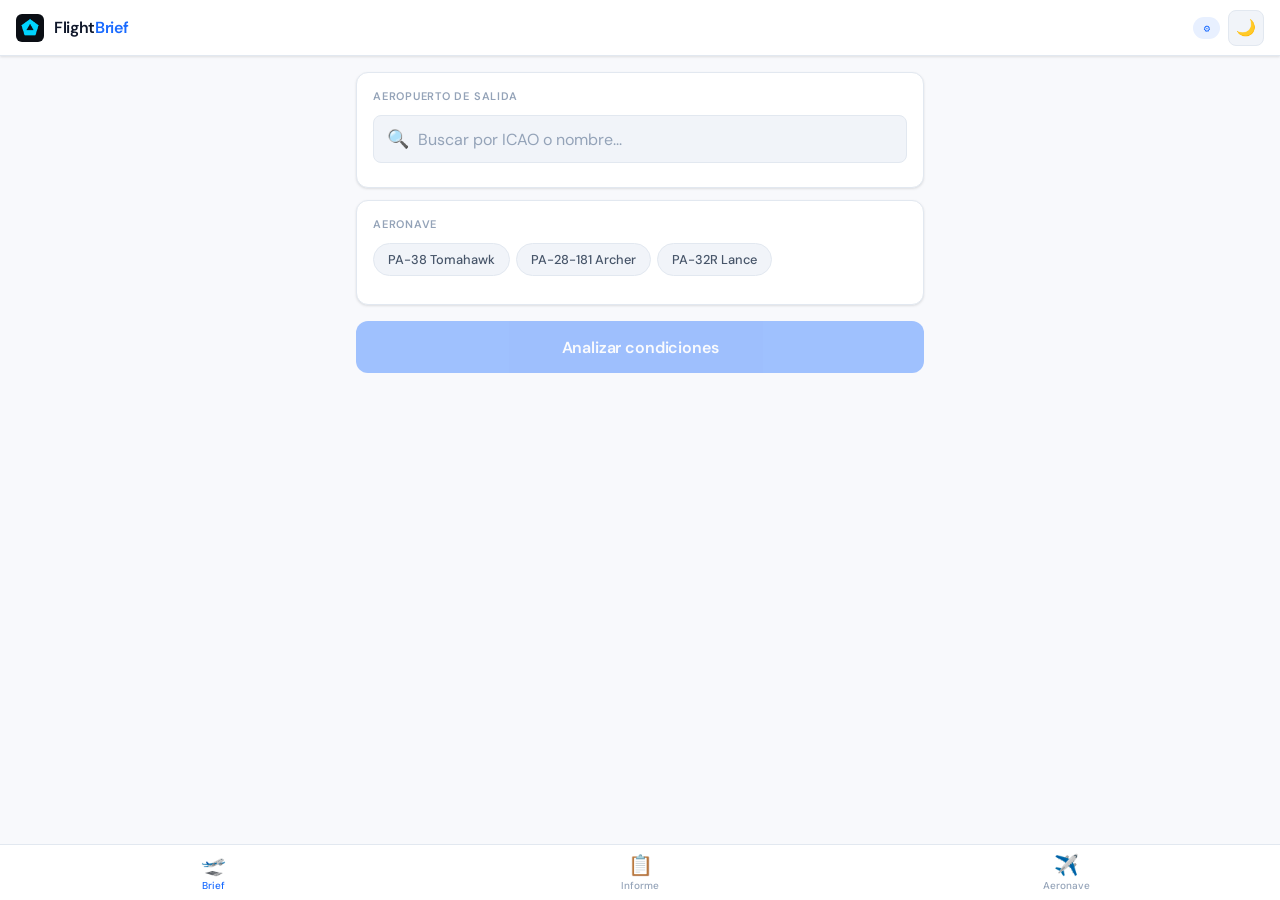
==== commit 9379bb48: "Update index.html" ====
--- a/index.html
+++ b/index.html
@@ -122,7 +122,7 @@
 }
 .theme-btn:hover { background: var(--border); }
 
-/* API KEY BADGE */
+/* BADGE */
 .api-badge {
   font-size: 11px;
   font-family: var(--mono);
@@ -585,7 +585,7 @@
 .btn-secondary:hover { border-color: var(--accent); color: var(--accent); }
 .btn-row { display: flex; gap: 8px; margin-top: 4px; }
 
-/* API KEY MODAL */
+/* MODAL */
 .modal-overlay {
   position: fixed; inset: 0;
   background: rgba(0,0,0,0.5);
@@ -681,7 +681,7 @@
     <span>Flight<em>Brief</em></span>
   </div>
   <div class="topbar-right">
-    <button class="api-badge" onclick="showApiModal()">API Key</button>
+    <button class="api-badge" onclick="mostrarConfig()">⚙</button>
     <button class="theme-btn" onclick="toggleTheme()" id="theme-btn">🌙</button>
   </div>
 </div>
@@ -693,7 +693,7 @@
     <div class="card-title">Aeropuerto de salida</div>
     <div class="search-wrap">
       <span class="search-icon">🔍</span>
-      <input class="search-input" id="icao-input" type="text" placeholder="Buscar por ICAO o nombre..." maxlength="4" oninput="onIcaoInput(this.value)" />
+      <input class="search-input" id="icao-input" type="text" placeholder="Buscar por ICAO o nombre..." oninput="onIcaoInput(this.value)" />
     </div>
     <div class="search-results" id="search-results"></div>
     <div class="airport-selected" id="airport-selected">
@@ -812,13 +812,13 @@
   </button>
 </div>
 
-<!-- API KEY MODAL -->
+<!-- CONFIG MODAL -->
 <div class="modal-overlay" id="api-modal">
   <div class="modal">
-    <h3>CheckWX API Key</h3>
-    <p>Ingresá tu API Key de <strong>checkwx.com</strong> para obtener datos METAR y TAF en tiempo real.</p>
-    <input type="text" id="api-key-input" placeholder="Tu API Key..." />
-    <button class="modal-btn" onclick="saveApiKey()">Guardar</button>
+    <h3>Configuración</h3>
+    <p>Credencial de acceso al servicio meteorológico en tiempo real.</p>
+    <input type="text" id="config-input" placeholder="Credencial..." />
+    <button class="modal-btn" onclick="guardarCredencial()">Guardar</button>
   </div>
 </div>
 
@@ -859,9 +859,12 @@
   tafRaw: '',
   forecast: null,
   customAircraft: JSON.parse(localStorage.getItem('fb_aircraft_v2') || '[]'),
-  apiKey: localStorage.getItem('fb_apikey') || '',
+  sarasa: localStorage.getItem('fb_sarasa') || '5c8c2ca8bc494b98bbc53eb007ef8e8f',
   theme: localStorage.getItem('fb_theme') || 'light',
-  currentView: 'metar'
+  currentView: 'metar',
+  dbReady: false,
+  airportsDb: [],
+  runwaysDb: []
 };
 
 // ═══════════════════════════════════════════════════
@@ -899,16 +902,16 @@
 }
 
 // ═══════════════════════════════════════════════════
-// API KEY
-// ═══════════════════════════════════════════════════
-function showApiModal() {
-  document.getElementById('api-key-input').value = state.apiKey;
+// CREDENTIALS
+// ═══════════════════════════════════════════════════
+function mostrarConfig() {
+  document.getElementById('config-input').value = state.sarasa;
   document.getElementById('api-modal').classList.add('visible');
 }
-function saveApiKey() {
-  const key = document.getElementById('api-key-input').value.trim();
-  state.apiKey = key;
-  localStorage.setItem('fb_apikey', key);
+function guardarCredencial() {
+  const cred = document.getElementById('config-input').value.trim();
+  state.sarasa = cred;
+  localStorage.setItem('fb_sarasa', cred);
   document.getElementById('api-modal').classList.remove('visible');
 }
 document.getElementById('api-modal').addEventListener('click', e => {
@@ -917,39 +920,166 @@
 });
 
 // ═══════════════════════════════════════════════════
-// AIRPORT SEARCH
+// INDEXEDDB
+// ═══════════════════════════════════════════════════
+const DB_NAME = 'flightbrief_db';
+const DB_VERSION = 1;
+const AIRPORTS_URL = 'https://raw.githubusercontent.com/GabrielBellesi-edu/flightbrief/refs/heads/main/data/airports.json';
+const RUNWAYS_URL  = 'https://raw.githubusercontent.com/GabrielBellesi-edu/flightbrief/refs/heads/main/data/runways.json';
+
+function openDB() {
+  return new Promise((resolve, reject) => {
+    const req = indexedDB.open(DB_NAME, DB_VERSION);
+    req.onupgradeneeded = e => {
+      const db = e.target.result;
+      if (!db.objectStoreNames.contains('airports')) {
+        const as = db.createObjectStore('airports', { keyPath: 'ICAO' });
+        as.createIndex('name', 'name', { unique: false });
+        as.createIndex('country', 'country', { unique: false });
+      }
+      if (!db.objectStoreNames.contains('runways')) {
+        const rs = db.createObjectStore('runways', { autoIncrement: true });
+        rs.createIndex('airport', 'airport', { unique: false });
+      }
+      if (!db.objectStoreNames.contains('meta')) {
+        db.createObjectStore('meta', { keyPath: 'key' });
+      }
+    };
+    req.onsuccess = e => resolve(e.target.result);
+    req.onerror = () => reject(req.error);
+  });
+}
+
+function dbGetAll(db, store) {
+  return new Promise((resolve, reject) => {
+    const tx = db.transaction(store, 'readonly');
+    const req = tx.objectStore(store).getAll();
+    req.onsuccess = () => resolve(req.result);
+    req.onerror = () => reject(req.error);
+  });
+}
+
+function dbPutAll(db, store, items) {
+  return new Promise((resolve, reject) => {
+    const tx = db.transaction(store, 'readwrite');
+    const os = tx.objectStore(store);
+    items.forEach(item => os.put(item));
+    tx.oncomplete = resolve;
+    tx.onerror = () => reject(tx.error);
+  });
+}
+
+function dbGet(db, store, key) {
+  return new Promise((resolve, reject) => {
+    const tx = db.transaction(store, 'readonly');
+    const req = tx.objectStore(store).get(key);
+    req.onsuccess = () => resolve(req.result);
+    req.onerror = () => reject(req.error);
+  });
+}
+
+async function initDatabase() {
+  showDbStatus('Iniciando base de datos...');
+  try {
+    const db = await openDB();
+    const meta = await dbGet(db, 'meta', 'loaded');
+    if (meta && meta.value) {
+      state.airportsDb = await dbGetAll(db, 'airports');
+      state.runwaysDb  = await dbGetAll(db, 'runways');
+      state.dbReady = true;
+      hideDbStatus();
+      return;
+    }
+    await downloadAndStore(db);
+  } catch(e) {
+    showDbStatus('Error al iniciar base de datos: ' + e.message, true);
+  }
+}
+
+async function downloadAndStore(db) {
+  showDbStatus('<span class="spin"></span>Descargando base de aeropuertos (primera vez)...');
+  try {
+    const [apRes, rwRes] = await Promise.all([
+      fetch(AIRPORTS_URL),
+      fetch(RUNWAYS_URL)
+    ]);
+    const airports = await apRes.json();
+    const runways  = await rwRes.json();
+
+    showDbStatus('<span class="spin"></span>Guardando en base de datos local...');
+    await dbPutAll(db, 'airports', airports);
+    await dbPutAll(db, 'runways', runways);
+    await dbPutAll(db, 'meta', [{ key: 'loaded', value: true, date: new Date().toISOString() }]);
+
+    state.airportsDb = airports;
+    state.runwaysDb  = runways;
+    state.dbReady = true;
+    hideDbStatus();
+  } catch(e) {
+    showDbStatus('Error descargando datos: ' + e.message, true);
+  }
+}
+
+async function refreshDatabase() {
+  showDbStatus('<span class="spin"></span>Actualizando base de datos...');
+  try {
+    const db = await openDB();
+    const tx = db.transaction(['airports','runways','meta'], 'readwrite');
+    tx.objectStore('airports').clear();
+    tx.objectStore('runways').clear();
+    tx.objectStore('meta').clear();
+    await new Promise((res, rej) => { tx.oncomplete = res; tx.onerror = rej; });
+    await downloadAndStore(db);
+  } catch(e) {
+    showDbStatus('Error actualizando: ' + e.message, true);
+  }
+}
+
+function showDbStatus(msg, isError) {
+  let el = document.getElementById('db-status-bar');
+  if (!el) {
+    el = document.createElement('div');
+    el.id = 'db-status-bar';
+    el.style.cssText = 'position:fixed;bottom:70px;left:0;right:0;background:var(--surface);border-top:1px solid var(--border);padding:10px 16px;font-size:0.8rem;font-family:var(--mono);z-index:99;text-align:center;';
+    document.body.appendChild(el);
+  }
+  el.style.color = isError ? 'var(--nogo)' : 'var(--text2)';
+  el.innerHTML = msg;
+}
+function hideDbStatus() {
+  const el = document.getElementById('db-status-bar');
+  if (el) el.remove();
+}
+
+// ═══════════════════════════════════════════════════
+// AIRPORT SEARCH (local DB)
 // ═══════════════════════════════════════════════════
 let searchTimeout = null;
 function onIcaoInput(val) {
   clearTimeout(searchTimeout);
   val = val.trim().toUpperCase();
   if (val.length < 2) { hideResults(); return; }
-  searchTimeout = setTimeout(() => searchAirport(val), 400);
-}
-
-async function searchAirport(q) {
-  if (!state.apiKey) { showApiModal(); return; }
-  try {
-    const res = await fetch(`https://api.checkwx.com/station/${q}`, {
-      headers: { 'X-API-Key': state.apiKey }
-    });
-    const data = await res.json();
-    if (data.data && data.data.length) {
-      showResults(data.data.slice(0, 5));
-    } else {
-      hideResults();
-    }
-  } catch(e) {
-    hideResults();
-  }
+  if (!state.dbReady) { showDbStatus('Base de datos cargando...'); return; }
+  searchTimeout = setTimeout(() => searchAirportLocal(val), 150);
+}
+
+function searchAirportLocal(q) {
+  const results = state.airportsDb.filter(a => {
+    if (!a.ICAO) return false;
+    return a.ICAO.startsWith(q) ||
+      (a.name && a.name.toUpperCase().includes(q)) ||
+      (a.IATA && a.IATA === q);
+  }).slice(0, 8);
+  if (results.length) showResults(results);
+  else hideResults();
 }
 
 function showResults(airports) {
   const el = document.getElementById('search-results');
   el.innerHTML = airports.map(a => `
-    <div class="search-result-item" onclick="selectAirport('${a.icao}','${escHtml(a.name)}',${a.latitude?.decimal||0},${a.longitude?.decimal||0})">
-      <div class="sri-icao">${a.icao}</div>
-      <div class="sri-name">${a.name}${a.city ? ' · ' + a.city : ''}</div>
+    <div class="search-result-item" onclick="selectAirport('${escHtml(a.ICAO)}','${escHtml(a.name)}',${parseFloat(a.lat)||0},${parseFloat(a.lon)||0})">
+      <div class="sri-icao">${a.ICAO}${a.IATA ? ' / '+a.IATA : ''}</div>
+      <div class="sri-name">${escHtml(a.name)}${a.city ? ' · ' + a.city : ''}${a.country ? ' · '+a.country : ''}</div>
     </div>
   `).join('');
   el.classList.add('visible');
@@ -958,15 +1088,14 @@
   document.getElementById('search-results').classList.remove('visible');
 }
 
-async function selectAirport(icao, name, lat, lon) {
+function selectAirport(icao, name, lat, lon) {
   hideResults();
   document.getElementById('icao-input').value = '';
   state.airport = { icao, name, lat, lon };
   document.getElementById('as-icao').textContent = icao;
   document.getElementById('as-name').textContent = name;
   document.getElementById('airport-selected').classList.add('visible');
-  setBriefStatus('', '<span class="spin"></span>Cargando pistas...');
-  await fetchRunways(icao);
+  loadRunwaysFromDb(icao);
   checkAnalyzeReady();
 }
 
@@ -982,38 +1111,54 @@
   checkAnalyzeReady();
 }
 
-async function fetchRunways(icao) {
-  try {
-    const res = await fetch(`https://api.checkwx.com/station/${icao}/runways`, {
-      headers: { 'X-API-Key': state.apiKey }
-    });
-    const data = await res.json();
-    if (data.data && data.data[0] && data.data[0].runways) {
-      state.runways = data.data[0].runways;
-      renderRunways(state.runways);
-      document.getElementById('rwy-card').style.display = 'block';
-      setBriefStatus('ok', `${state.runways.length} pistas encontradas`);
-    } else {
-      document.getElementById('rwy-card').style.display = 'none';
-      setBriefStatus('', 'Sin info de pistas — podrás analizar igual');
-    }
-  } catch(e) {
+function rwyHdgFromIdent(ident) {
+  if (!ident) return null;
+  const n = parseInt(ident.replace(/[^0-9]/g, ''));
+  if (isNaN(n) || n < 1 || n > 36) return null;
+  return n * 10;
+}
+
+function loadRunwaysFromDb(icao) {
+  const rwys = state.runwaysDb.filter(r => r.airport === icao);
+  if (!rwys.length) {
     document.getElementById('rwy-card').style.display = 'none';
-    setBriefStatus('', '');
-  }
+    setBriefStatus('', 'Sin info de pistas — podrás analizar igual');
+    return;
+  }
+  state.runways = rwys;
+  renderRunways(rwys);
+  document.getElementById('rwy-card').style.display = 'block';
+  setBriefStatus('ok', `${rwys.length} pista(s) encontrada(s)`);
 }
 
 function renderRunways(rwys) {
   const grid = document.getElementById('rwy-grid');
-  grid.innerHTML = rwys.map(r => {
-    const hdg = r.heading_true || r.heading_magnetic || 0;
-    return `
-      <div class="rwy-btn" onclick="selectRunway('${r.ident}',${hdg},this)">
-        <div class="rwy-code">RWY ${r.ident}</div>
-        <div class="rwy-hdg">${hdg}° magnético</div>
-      </div>
-    `;
-  }).join('');
+  const buttons = [];
+  rwys.forEach(r => {
+    const lIdent = r.l_ident;
+    const rIdent = r.r_ident;
+    const lHdg = parseFloat(r.l_hdg) || rwyHdgFromIdent(lIdent);
+    const rHdg = parseFloat(r.r_hdg) || rwyHdgFromIdent(rIdent);
+    const surf = r.surface ? ` · ${r.surface}` : '';
+    const len  = r.length  ? ` · ${r.length}m` : '';
+    if (lIdent && lIdent !== 'H1') {
+      buttons.push(`
+        <div class="rwy-btn" onclick="selectRunway('${escHtml(lIdent)}',${lHdg||0},this)">
+          <div class="rwy-code">RWY ${lIdent}</div>
+          <div class="rwy-hdg">${lHdg ? lHdg+'°' : '—'}${surf}${len}</div>
+        </div>
+      `);
+    }
+    if (rIdent && rIdent !== lIdent && rIdent !== 'H1') {
+      buttons.push(`
+        <div class="rwy-btn" onclick="selectRunway('${escHtml(rIdent)}',${rHdg||0},this)">
+          <div class="rwy-code">RWY ${rIdent}</div>
+          <div class="rwy-hdg">${rHdg ? rHdg+'°' : '—'}${surf}${len}</div>
+        </div>
+      `);
+    }
+  });
+  grid.innerHTML = buttons.join('');
 }
 
 function selectRunway(ident, hdg, el) {
@@ -1390,8 +1535,8 @@
 
   try {
     const [metarRes, tafRes] = await Promise.all([
-      fetch(`https://api.checkwx.com/metar/${state.airport.icao}/decoded`, { headers: { 'X-API-Key': state.apiKey } }),
-      fetch(`https://api.checkwx.com/taf/${state.airport.icao}/decoded`,  { headers: { 'X-API-Key': state.apiKey } })
+      fetch(`https://api.checkwx.com/metar/${state.airport.icao}/decoded`, { headers: { 'X-Authorization': state.sarasa } }),
+      fetch(`https://api.checkwx.com/taf/${state.airport.icao}/decoded`,  { headers: { 'X-Authorization': state.sarasa } })
     ]);
     const metarData = await metarRes.json();
     const tafData   = await tafRes.json();
@@ -1543,6 +1688,8 @@
     `;
   }).join('');
 
+  const tafDecoded = decodeMetar(state.tafRaw, state.airport.name);
+
   el.innerHTML = `
     <div class="card">
       <div class="card-title">Evolución TAF por período</div>
@@ -1555,6 +1702,18 @@
       </div>
       <div class="collapsible-body">
         <div class="metar-raw-box">${escHtml(state.tafRaw)}</div>
+        <div class="decode-list" style="margin-top:12px">
+          ${tafDecoded.map(d => `
+            <div class="decode-item">
+              <div class="decode-token">${escHtml(d.token)}</div>
+              <div class="decode-desc">${d.desc}</div>
+            </div>
+          `).join('')}
+        </div>
+        <div style="margin-top:10px;padding:10px 12px;background:var(--surface2);border-radius:var(--radius-sm);font-size:0.78rem;color:var(--text3)">
+          <strong style="color:var(--text2)">Guía de claves TAF:</strong>
+          BECMG = cambio gradual permanente · TEMPO = cambio temporal (&lt;1h) · PROB30/40 = probabilidad 30% o 40% · FM = desde esa hora
+        </div>
       </div>
     </div>
   `;
@@ -1632,7 +1791,7 @@
           <div class="tw-time">${String(w.start).padStart(2,'0')}:00 – ${String(w.end+1).padStart(2,'0')}:00</div>
           <div class="tw-verdict">${w.vc === 'go' ? '✓ GO' : w.vc === 'warn' ? '⚠ CAUT' : '✕ NO-GO'}</div>
           <div class="tw-details">
-            <span class="tw-chip">💨 ${avgWs}kt${avgWg > avgWs ? ' G'+avgWg : ''}</span>
+            <span class="tw-chip">💨 ${avgWs}kt${avgWg > avgWs ? ' Ráf.'+avgWg+'kt' : ''}</span>
             <span class="tw-chip">🌡️ ${avgT}°C</span>
             ${minV < 10 ? `<span class="tw-chip">👁️ ${minV}km</span>` : ''}
             ${minC < 99999 ? `<span class="tw-chip">☁️ ${minC}ft</span>` : ''}
@@ -1667,8 +1826,8 @@
 // INIT
 // ═══════════════════════════════════════════════════
 renderAcTabs();
-if (!state.apiKey) {
-  setTimeout(() => showApiModal(), 500);
+if (!state.sarasa) {
+  setTimeout(() => mostrarConfig(), 500);
 }
 
 // SERVICE WORKER
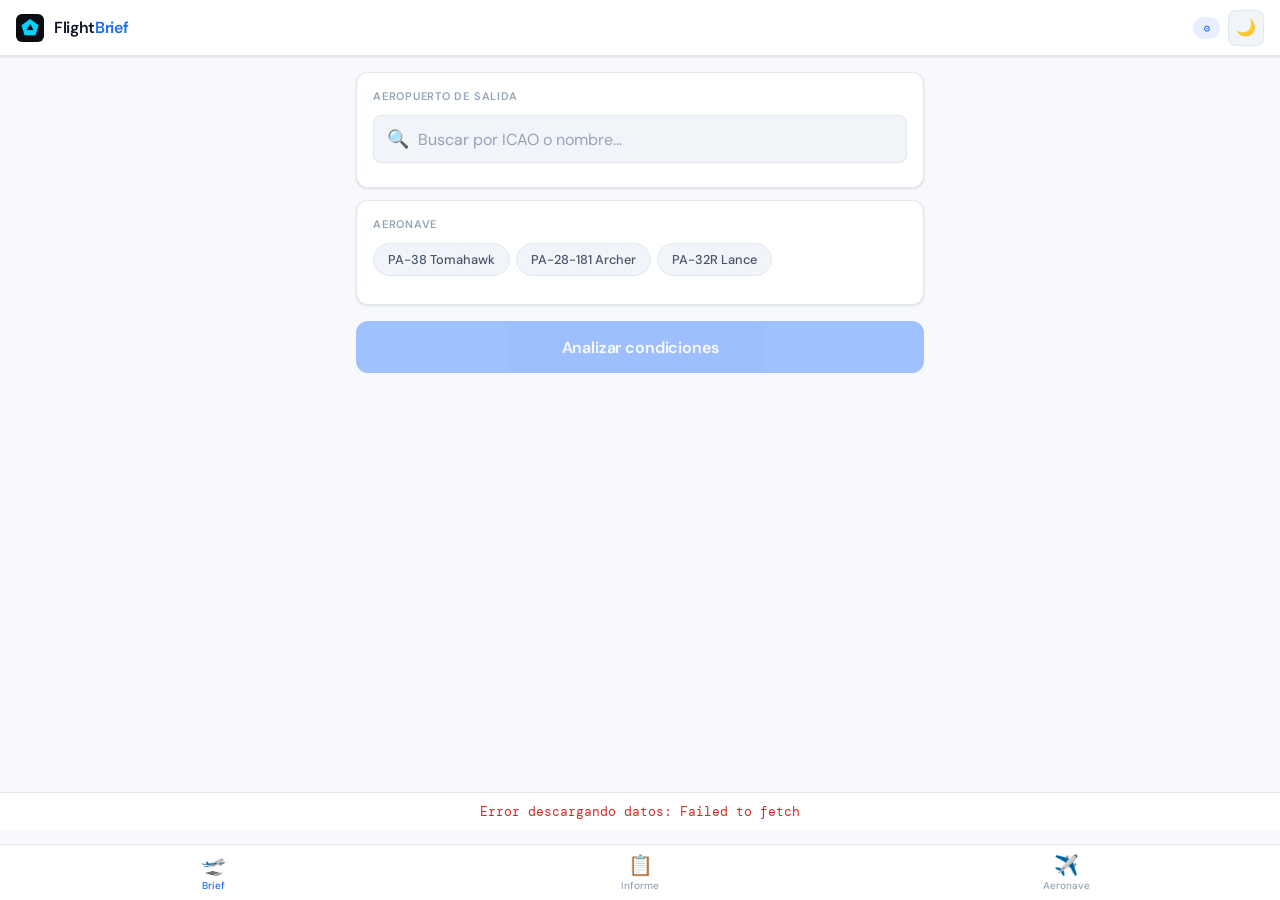
==== commit f699b6bc: "Update index.html" ====
--- a/index.html
+++ b/index.html
@@ -979,19 +979,26 @@
 }
 
 async function initDatabase() {
-  showDbStatus('Iniciando base de datos...');
+  showDbStatus('<span class="spin"></span>Iniciando base de datos...');
   try {
+    console.log('[FlightBrief] Abriendo IndexedDB...');
     const db = await openDB();
+    console.log('[FlightBrief] IndexedDB abierto OK');
     const meta = await dbGet(db, 'meta', 'loaded');
+    console.log('[FlightBrief] Meta:', meta);
     if (meta && meta.value) {
+      console.log('[FlightBrief] Datos ya en cache, cargando...');
       state.airportsDb = await dbGetAll(db, 'airports');
       state.runwaysDb  = await dbGetAll(db, 'runways');
       state.dbReady = true;
+      console.log('[FlightBrief] DB lista:', state.airportsDb.length, 'aeropuertos,', state.runwaysDb.length, 'pistas');
       hideDbStatus();
       return;
     }
+    console.log('[FlightBrief] Sin cache, descargando...');
     await downloadAndStore(db);
   } catch(e) {
+    console.error('[FlightBrief] Error initDatabase:', e);
     showDbStatus('Error al iniciar base de datos: ' + e.message, true);
   }
 }
@@ -999,12 +1006,17 @@
 async function downloadAndStore(db) {
   showDbStatus('<span class="spin"></span>Descargando base de aeropuertos (primera vez)...');
   try {
-    const [apRes, rwRes] = await Promise.all([
-      fetch(AIRPORTS_URL),
-      fetch(RUNWAYS_URL)
-    ]);
+    console.log('[FlightBrief] Descargando', AIRPORTS_URL);
+    const apRes = await fetch(AIRPORTS_URL);
+    console.log('[FlightBrief] airports.json status:', apRes.status);
     const airports = await apRes.json();
-    const runways  = await rwRes.json();
+    console.log('[FlightBrief] airports cargados:', airports.length);
+
+    console.log('[FlightBrief] Descargando', RUNWAYS_URL);
+    const rwRes = await fetch(RUNWAYS_URL);
+    console.log('[FlightBrief] runways.json status:', rwRes.status);
+    const runways = await rwRes.json();
+    console.log('[FlightBrief] runways cargados:', runways.length);
 
     showDbStatus('<span class="spin"></span>Guardando en base de datos local...');
     await dbPutAll(db, 'airports', airports);
@@ -1014,8 +1026,10 @@
     state.airportsDb = airports;
     state.runwaysDb  = runways;
     state.dbReady = true;
+    console.log('[FlightBrief] DB lista y guardada');
     hideDbStatus();
   } catch(e) {
+    console.error('[FlightBrief] Error downloadAndStore:', e);
     showDbStatus('Error descargando datos: ' + e.message, true);
   }
 }
@@ -1830,6 +1844,11 @@
   setTimeout(() => mostrarConfig(), 500);
 }
 
+window.addEventListener('DOMContentLoaded', () => {
+  console.log('[FlightBrief] Iniciando base de datos...');
+  initDatabase();
+});
+
 // SERVICE WORKER
 if ('serviceWorker' in navigator) {
   window.addEventListener('load', () => {
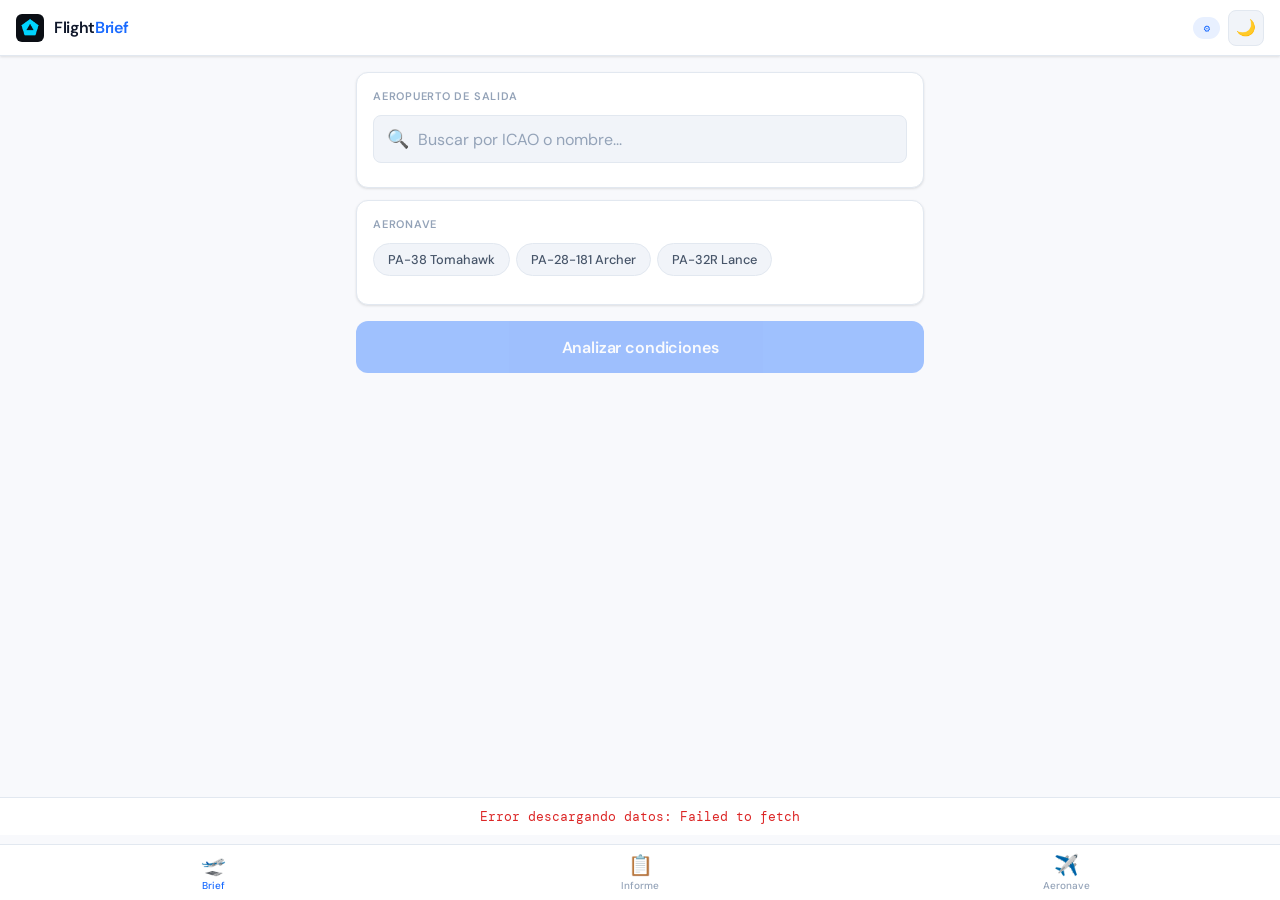
==== commit ef53b393: "Update index.html" ====
--- a/index.html
+++ b/index.html
@@ -799,6 +799,9 @@
   </div>
 </div>
 
+<!-- DB STATUS BAR -->
+<div id="db-status-bar" style="display:none;position:fixed;bottom:65px;left:0;right:0;background:var(--surface);border-top:1px solid var(--border);padding:10px 16px;font-size:0.8rem;font-family:var(--mono);z-index:99;text-align:center;color:var(--text2)"></div>
+
 <!-- BOTTOM NAV -->
 <div class="bottom-nav">
   <button class="nav-item active" onclick="showScreen('brief')" id="nav-brief">
@@ -924,6 +927,7 @@
 // ═══════════════════════════════════════════════════
 const DB_NAME = 'flightbrief_db';
 const DB_VERSION = 1;
+const _h = () => ({ ['X-A'+'PI-K'+'ey']: state.sarasa });
 const AIRPORTS_URL = 'https://raw.githubusercontent.com/GabrielBellesi-edu/flightbrief/refs/heads/main/data/airports.json';
 const RUNWAYS_URL  = 'https://raw.githubusercontent.com/GabrielBellesi-edu/flightbrief/refs/heads/main/data/runways.json';
 
@@ -1050,19 +1054,15 @@
 }
 
 function showDbStatus(msg, isError) {
-  let el = document.getElementById('db-status-bar');
-  if (!el) {
-    el = document.createElement('div');
-    el.id = 'db-status-bar';
-    el.style.cssText = 'position:fixed;bottom:70px;left:0;right:0;background:var(--surface);border-top:1px solid var(--border);padding:10px 16px;font-size:0.8rem;font-family:var(--mono);z-index:99;text-align:center;';
-    document.body.appendChild(el);
-  }
+  const el = document.getElementById('db-status-bar');
+  if (!el) return;
+  el.style.display = 'block';
   el.style.color = isError ? 'var(--nogo)' : 'var(--text2)';
   el.innerHTML = msg;
 }
 function hideDbStatus() {
   const el = document.getElementById('db-status-bar');
-  if (el) el.remove();
+  if (el) el.style.display = 'none';
 }
 
 // ═══════════════════════════════════════════════════
@@ -1549,8 +1549,8 @@
 
   try {
     const [metarRes, tafRes] = await Promise.all([
-      fetch(`https://api.checkwx.com/metar/${state.airport.icao}/decoded`, { headers: { 'X-Authorization': state.sarasa } }),
-      fetch(`https://api.checkwx.com/taf/${state.airport.icao}/decoded`,  { headers: { 'X-Authorization': state.sarasa } })
+      fetch(`https://api.checkwx.com/metar/${state.airport.icao}/decoded`, { headers: _h() }),
+      fetch(`https://api.checkwx.com/taf/${state.airport.icao}/decoded`,  { headers: _h() })
     ]);
     const metarData = await metarRes.json();
     const tafData   = await tafRes.json();
@@ -1844,10 +1844,9 @@
   setTimeout(() => mostrarConfig(), 500);
 }
 
-window.addEventListener('DOMContentLoaded', () => {
-  console.log('[FlightBrief] Iniciando base de datos...');
-  initDatabase();
-});
+// Llamar initDatabase directamente — no esperar eventos
+console.log('[FlightBrief] Iniciando base de datos...');
+initDatabase();
 
 // SERVICE WORKER
 if ('serviceWorker' in navigator) {
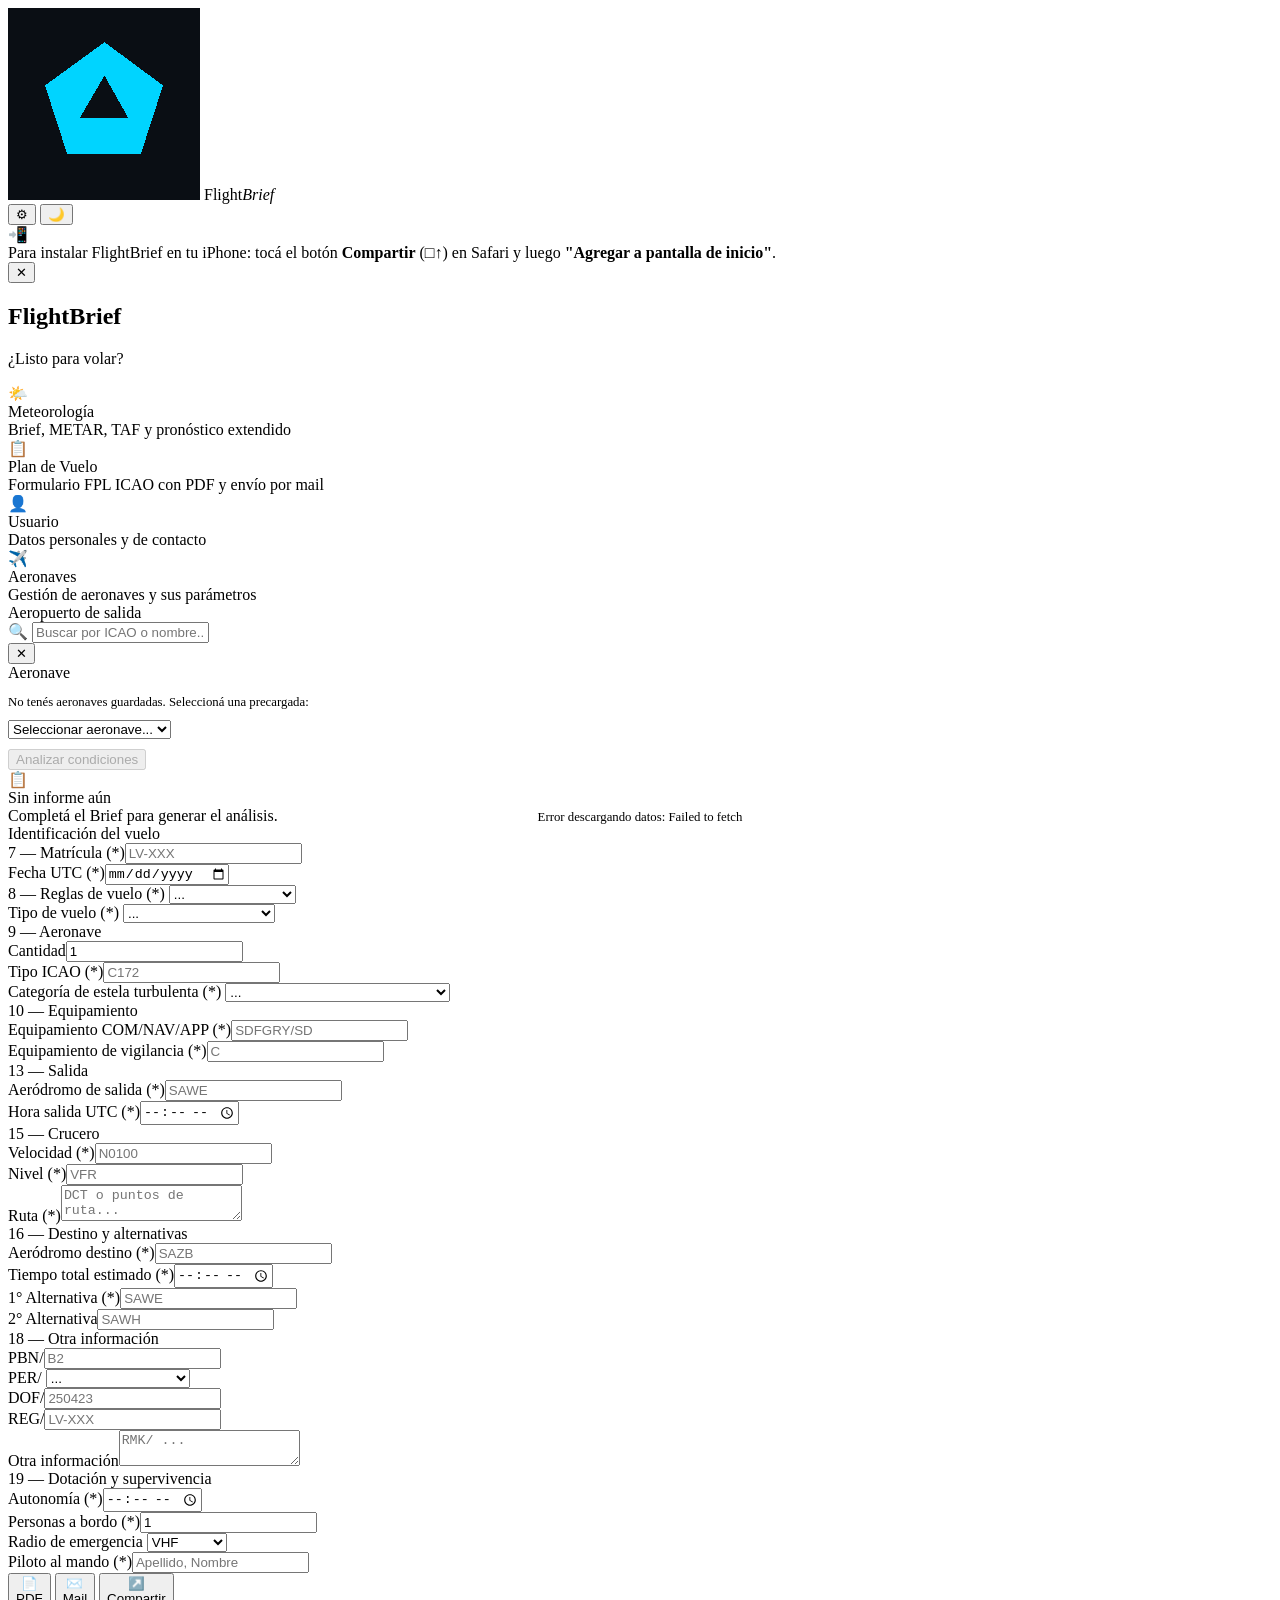
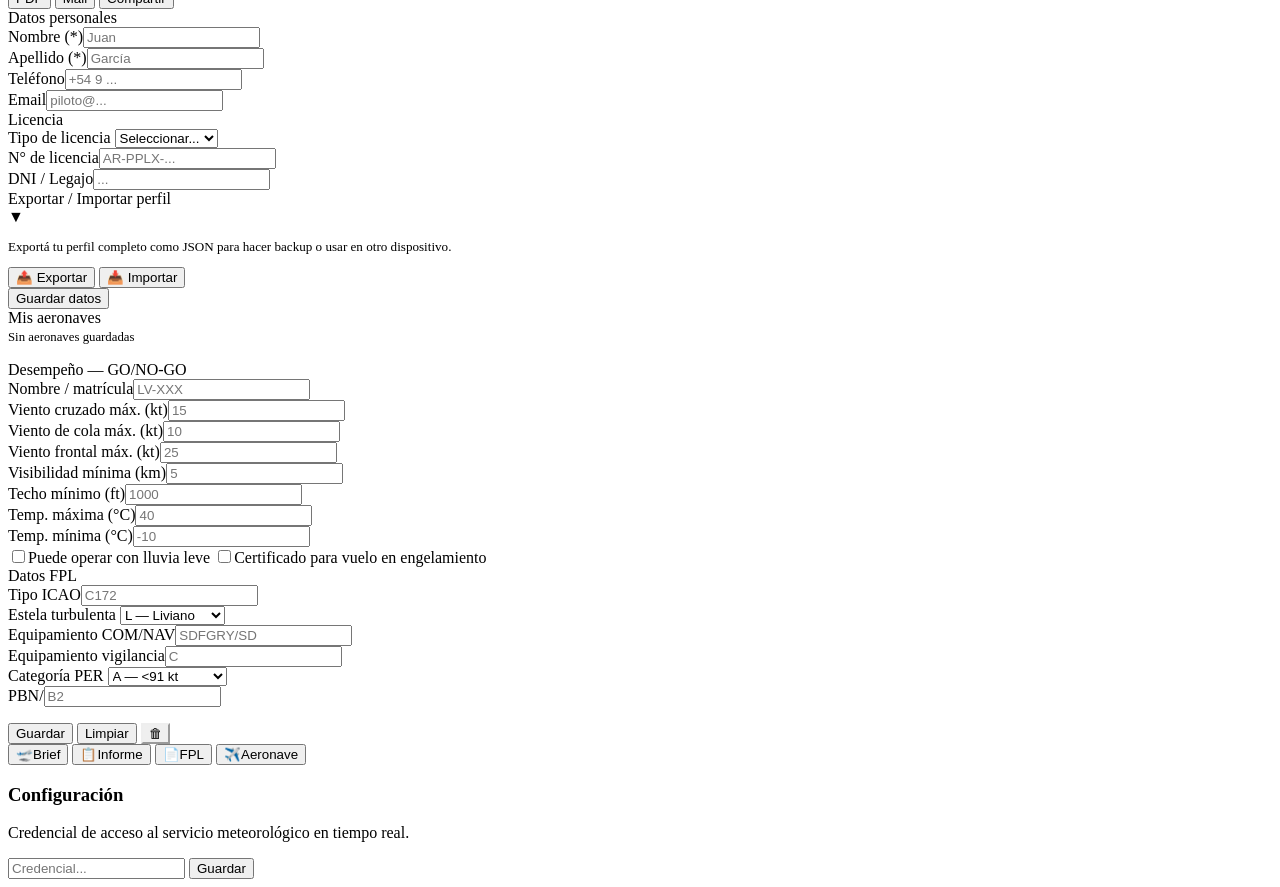
==== commit 876c6627: "Update index.html" ====
--- a/index.html
+++ b/index.html
@@ -12,811 +12,356 @@
 <meta name="apple-mobile-web-app-title" content="FlightBrief">
 <link rel="apple-touch-icon" href="icon-192.png">
 <link href="https://fonts.googleapis.com/css2?family=DM+Sans:wght@300;400;500;600&family=DM+Mono:wght@400;500&display=swap" rel="stylesheet">
-<style>
-:root {
-  --accent: #1a6bff;
-  --accent-light: #e8f0ff;
-  --go: #16a34a;
-  --go-bg: #f0fdf4;
-  --go-border: #bbf7d0;
-  --warn: #d97706;
-  --warn-bg: #fffbeb;
-  --warn-border: #fde68a;
-  --nogo: #dc2626;
-  --nogo-bg: #fef2f2;
-  --nogo-border: #fecaca;
-  --bg: #f8f9fc;
-  --surface: #ffffff;
-  --surface2: #f1f4f9;
-  --border: #e2e8f0;
-  --border2: #cbd5e1;
-  --text: #0f172a;
-  --text2: #475569;
-  --text3: #94a3b8;
-  --sans: 'DM Sans', sans-serif;
-  --mono: 'DM Mono', monospace;
-  --radius: 12px;
-  --radius-sm: 8px;
-  --shadow: 0 1px 3px rgba(0,0,0,0.08), 0 1px 2px rgba(0,0,0,0.04);
-  --shadow-md: 0 4px 12px rgba(0,0,0,0.08), 0 2px 4px rgba(0,0,0,0.04);
-}
-[data-theme="dark"] {
-  --accent: #4d8fff;
-  --accent-light: #1a2a4a;
-  --go: #22c55e;
-  --go-bg: #052e16;
-  --go-border: #166534;
-  --warn: #f59e0b;
-  --warn-bg: #1c1300;
-  --warn-border: #78350f;
-  --nogo: #f87171;
-  --nogo-bg: #1a0000;
-  --nogo-border: #7f1d1d;
-  --bg: #0d1117;
-  --surface: #161b22;
-  --surface2: #1e2530;
-  --border: #2d3748;
-  --border2: #4a5568;
-  --text: #f1f5f9;
-  --text2: #94a3b8;
-  --text3: #475569;
-  --shadow: 0 1px 3px rgba(0,0,0,0.4);
-  --shadow-md: 0 4px 12px rgba(0,0,0,0.4);
-}
-* { box-sizing: border-box; margin: 0; padding: 0; -webkit-tap-highlight-color: transparent; }
-html { font-size: 16px; }
-body {
-  font-family: var(--sans);
-  background: var(--bg);
-  color: var(--text);
-  min-height: 100vh;
-  transition: background 0.2s, color 0.2s;
-  padding-bottom: 80px;
-}
-
-/* TOPBAR */
-.topbar {
-  background: var(--surface);
-  border-bottom: 1px solid var(--border);
-  padding: 0 16px;
-  height: 56px;
-  display: flex;
-  align-items: center;
-  justify-content: space-between;
-  position: sticky;
-  top: 0;
-  z-index: 100;
-  box-shadow: var(--shadow);
-}
-.topbar-logo {
-  display: flex;
-  align-items: center;
-  gap: 10px;
-}
-.topbar-logo img {
-  width: 28px;
-  height: 28px;
-  border-radius: 6px;
-}
-.topbar-logo span {
-  font-size: 1rem;
-  font-weight: 600;
-  color: var(--text);
-  letter-spacing: -0.02em;
-}
-.topbar-logo span em {
-  font-style: normal;
-  color: var(--accent);
-}
-.topbar-right { display: flex; align-items: center; gap: 8px; }
-.theme-btn {
-  width: 36px; height: 36px;
-  border-radius: 8px;
-  border: 1px solid var(--border);
-  background: var(--surface2);
-  cursor: pointer;
-  display: flex; align-items: center; justify-content: center;
-  font-size: 16px;
-  color: var(--text2);
-  transition: background 0.15s;
-}
-.theme-btn:hover { background: var(--border); }
-
-/* BADGE */
-.api-badge {
-  font-size: 11px;
-  font-family: var(--mono);
-  background: var(--accent-light);
-  color: var(--accent);
-  padding: 4px 10px;
-  border-radius: 20px;
-  cursor: pointer;
-  border: none;
-  font-weight: 500;
-}
-
-/* BOTTOM NAV */
-.bottom-nav {
-  position: fixed;
-  bottom: 0; left: 0; right: 0;
-  background: var(--surface);
-  border-top: 1px solid var(--border);
-  display: flex;
-  z-index: 100;
-  padding-bottom: env(safe-area-inset-bottom);
-}
-.nav-item {
-  flex: 1;
-  display: flex;
-  flex-direction: column;
-  align-items: center;
-  justify-content: center;
-  padding: 10px 0 8px;
-  cursor: pointer;
-  border: none;
-  background: none;
-  color: var(--text3);
-  font-family: var(--sans);
-  font-size: 10px;
-  font-weight: 500;
-  gap: 4px;
-  transition: color 0.15s;
-}
-.nav-item.active { color: var(--accent); }
-.nav-icon { font-size: 20px; line-height: 1; }
-
-/* SCREENS */
-.screen { display: none; padding: 16px; max-width: 600px; margin: 0 auto; }
-.screen.active { display: block; }
-
-/* CARDS */
-.card {
-  background: var(--surface);
-  border: 1px solid var(--border);
-  border-radius: var(--radius);
-  padding: 16px;
-  margin-bottom: 12px;
-  box-shadow: var(--shadow);
-}
-.card-title {
-  font-size: 11px;
-  font-weight: 600;
-  letter-spacing: 0.07em;
-  text-transform: uppercase;
-  color: var(--text3);
-  margin-bottom: 12px;
-}
-
-/* SEARCH */
-.search-wrap { position: relative; margin-bottom: 8px; }
-.search-input {
-  width: 100%;
-  height: 48px;
-  background: var(--surface2);
-  border: 1.5px solid var(--border);
-  border-radius: var(--radius-sm);
-  color: var(--text);
-  font-family: var(--mono);
-  font-size: 1rem;
-  padding: 0 16px 0 44px;
-  outline: none;
-  text-transform: uppercase;
-  transition: border-color 0.15s;
-}
-.search-input::placeholder { text-transform: none; font-family: var(--sans); color: var(--text3); }
-.search-input:focus { border-color: var(--accent); }
-.search-icon {
-  position: absolute;
-  left: 14px; top: 50%;
-  transform: translateY(-50%);
-  color: var(--text3);
-  font-size: 18px;
-  pointer-events: none;
-}
-.search-results {
-  background: var(--surface);
-  border: 1px solid var(--border);
-  border-radius: var(--radius-sm);
-  overflow: hidden;
-  box-shadow: var(--shadow-md);
-  display: none;
-}
-.search-results.visible { display: block; }
-.search-result-item {
-  padding: 12px 16px;
-  cursor: pointer;
-  border-bottom: 1px solid var(--border);
-  transition: background 0.1s;
-}
-.search-result-item:last-child { border-bottom: none; }
-.search-result-item:hover { background: var(--surface2); }
-.sri-icao { font-family: var(--mono); font-weight: 500; font-size: 0.9rem; color: var(--accent); }
-.sri-name { font-size: 0.8rem; color: var(--text2); margin-top: 2px; }
-
-/* AIRPORT SELECTED */
-.airport-selected {
-  background: var(--accent-light);
-  border: 1.5px solid var(--accent);
-  border-radius: var(--radius-sm);
-  padding: 12px 16px;
-  display: none;
-  margin-bottom: 8px;
-}
-.airport-selected.visible { display: flex; align-items: center; justify-content: space-between; }
-.as-info { }
-.as-icao { font-family: var(--mono); font-weight: 600; color: var(--accent); font-size: 1rem; }
-.as-name { font-size: 0.8rem; color: var(--text2); margin-top: 2px; }
-.as-clear { background: none; border: none; color: var(--text3); cursor: pointer; font-size: 18px; padding: 4px; }
-
-/* RUNWAYS */
-.rwy-grid { display: grid; grid-template-columns: 1fr 1fr; gap: 8px; }
-.rwy-btn {
-  padding: 12px;
-  background: var(--surface2);
-  border: 1.5px solid var(--border);
-  border-radius: var(--radius-sm);
-  cursor: pointer;
-  text-align: center;
-  transition: border-color 0.15s, background 0.15s;
-  font-family: var(--sans);
-}
-.rwy-btn:hover { border-color: var(--accent); }
-.rwy-btn.selected { border-color: var(--accent); background: var(--accent-light); }
-.rwy-code { font-family: var(--mono); font-weight: 600; font-size: 1rem; color: var(--text); }
-.rwy-btn.selected .rwy-code { color: var(--accent); }
-.rwy-hdg { font-size: 0.75rem; color: var(--text3); margin-top: 2px; }
-
-/* AIRCRAFT SELECTOR */
-.ac-tabs { display: flex; gap: 6px; flex-wrap: wrap; margin-bottom: 12px; }
-.ac-tab {
-  padding: 7px 14px;
-  border-radius: 20px;
-  border: 1.5px solid var(--border);
-  background: var(--surface2);
-  font-size: 0.8rem;
-  font-weight: 500;
-  cursor: pointer;
-  color: var(--text2);
-  font-family: var(--sans);
-  transition: all 0.15s;
-  white-space: nowrap;
-}
-.ac-tab:hover { border-color: var(--accent); color: var(--accent); }
-.ac-tab.selected { border-color: var(--accent); background: var(--accent-light); color: var(--accent); }
-
-.ac-specs {
-  display: grid;
-  grid-template-columns: 1fr 1fr;
-  gap: 8px;
-  margin-top: 10px;
-}
-.ac-spec {
-  background: var(--surface2);
-  border-radius: var(--radius-sm);
-  padding: 10px 12px;
-}
-.ac-spec-label { font-size: 10px; color: var(--text3); text-transform: uppercase; letter-spacing: 0.05em; margin-bottom: 3px; }
-.ac-spec-val { font-family: var(--mono); font-size: 0.95rem; font-weight: 500; color: var(--text); }
-
-/* ANALYZE BUTTON */
-.btn-analyze {
-  width: 100%;
-  height: 52px;
-  background: var(--accent);
-  color: white;
-  border: none;
-  border-radius: var(--radius);
-  font-family: var(--sans);
-  font-size: 1rem;
-  font-weight: 600;
-  cursor: pointer;
-  margin-top: 4px;
-  transition: opacity 0.15s, transform 0.1s;
-  letter-spacing: -0.01em;
-}
-.btn-analyze:hover { opacity: 0.9; }
-.btn-analyze:active { transform: scale(0.98); }
-.btn-analyze:disabled { opacity: 0.4; cursor: not-allowed; }
-
-/* STATUS */
-.status-msg {
-  font-size: 0.8rem;
-  color: var(--text3);
-  text-align: center;
-  margin-top: 8px;
-  min-height: 20px;
-  font-family: var(--mono);
-}
-.status-msg.error { color: var(--nogo); }
-.status-msg.ok { color: var(--go); }
-
-/* SPINNER */
-.spin {
-  display: inline-block;
-  width: 14px; height: 14px;
-  border: 2px solid var(--border2);
-  border-top-color: var(--accent);
-  border-radius: 50%;
-  animation: spin 0.7s linear infinite;
-  vertical-align: middle;
-  margin-right: 6px;
-}
-@keyframes spin { to { transform: rotate(360deg); } }
-
-/* VERDICT */
-.verdict-banner {
-  border-radius: var(--radius);
-  padding: 24px 20px;
-  text-align: center;
-  margin-bottom: 12px;
-  border: 2px solid;
-}
-.verdict-banner.go { background: var(--go-bg); border-color: var(--go-border); }
-.verdict-banner.warn { background: var(--warn-bg); border-color: var(--warn-border); }
-.verdict-banner.nogo { background: var(--nogo-bg); border-color: var(--nogo-border); }
-.verdict-label {
-  font-size: 2.5rem;
-  font-weight: 600;
-  letter-spacing: -0.03em;
-  line-height: 1;
-  margin-bottom: 6px;
-}
-.verdict-banner.go .verdict-label { color: var(--go); }
-.verdict-banner.warn .verdict-label { color: var(--warn); }
-.verdict-banner.nogo .verdict-label { color: var(--nogo); }
-.verdict-sub { font-size: 0.85rem; color: var(--text2); }
-.verdict-meta { font-size: 0.75rem; color: var(--text3); margin-top: 6px; font-family: var(--mono); }
-
-/* VIEW TABS */
-.view-tabs {
-  display: flex;
-  background: var(--surface2);
-  border-radius: var(--radius-sm);
-  padding: 4px;
-  margin-bottom: 12px;
-  gap: 2px;
-}
-.view-tab {
-  flex: 1;
-  padding: 8px 4px;
-  border: none;
-  background: none;
-  border-radius: 6px;
-  font-family: var(--sans);
-  font-size: 0.8rem;
-  font-weight: 500;
-  cursor: pointer;
-  color: var(--text3);
-  transition: all 0.15s;
-}
-.view-tab.active {
-  background: var(--surface);
-  color: var(--text);
-  box-shadow: var(--shadow);
-}
-
-/* CHECK ITEMS */
-.check-list { display: flex; flex-direction: column; gap: 8px; }
-.check-item {
-  border-radius: var(--radius-sm);
-  padding: 12px 14px;
-  border: 1px solid;
-  display: flex;
-  align-items: center;
-  gap: 12px;
-}
-.check-item.ok { background: var(--go-bg); border-color: var(--go-border); }
-.check-item.warn { background: var(--warn-bg); border-color: var(--warn-border); }
-.check-item.fail { background: var(--nogo-bg); border-color: var(--nogo-border); }
-.check-dot {
-  width: 10px; height: 10px;
-  border-radius: 50%;
-  flex-shrink: 0;
-}
-.check-item.ok .check-dot { background: var(--go); }
-.check-item.warn .check-dot { background: var(--warn); }
-.check-item.fail .check-dot { background: var(--nogo); }
-.check-body { flex: 1; min-width: 0; }
-.check-name { font-size: 0.875rem; font-weight: 500; color: var(--text); }
-.check-detail { font-size: 0.75rem; color: var(--text2); margin-top: 2px; font-family: var(--mono); }
-.check-pct {
-  font-family: var(--mono);
-  font-size: 0.875rem;
-  font-weight: 500;
-  flex-shrink: 0;
-}
-.check-item.ok .check-pct { color: var(--go); }
-.check-item.warn .check-pct { color: var(--warn); }
-.check-item.fail .check-pct { color: var(--nogo); }
-
-/* METAR DECODE */
-.metar-raw-box {
-  background: var(--surface2);
-  border-radius: var(--radius-sm);
-  padding: 12px 14px;
-  font-family: var(--mono);
-  font-size: 0.8rem;
-  color: var(--accent);
-  word-break: break-all;
-  margin-bottom: 10px;
-  line-height: 1.5;
-}
-.decode-list { display: flex; flex-direction: column; gap: 6px; }
-.decode-item {
-  display: flex;
-  gap: 10px;
-  font-size: 0.82rem;
-  line-height: 1.4;
-}
-.decode-token {
-  font-family: var(--mono);
-  font-weight: 500;
-  color: var(--accent);
-  flex-shrink: 0;
-  min-width: 80px;
-}
-.decode-desc { color: var(--text2); }
-
-/* TAF TABLE */
-.taf-list { display: flex; flex-direction: column; gap: 8px; }
-.taf-period {
-  border-radius: var(--radius-sm);
-  border: 1px solid var(--border);
-  overflow: hidden;
-}
-.taf-period-header {
-  display: flex;
-  align-items: center;
-  justify-content: space-between;
-  padding: 10px 14px;
-  background: var(--surface2);
-}
-.taf-period-time { font-family: var(--mono); font-size: 0.8rem; color: var(--text2); }
-.taf-period-type {
-  font-size: 0.7rem;
-  font-weight: 600;
-  padding: 3px 8px;
-  border-radius: 10px;
-  letter-spacing: 0.05em;
-}
-.taf-type-base { background: var(--accent-light); color: var(--accent); }
-.taf-type-tempo { background: var(--warn-bg); color: var(--warn); }
-.taf-type-becmg { background: var(--surface); color: var(--text2); border: 1px solid var(--border); }
-.taf-period-verdict {
-  font-size: 0.75rem;
-  font-weight: 600;
-  padding: 3px 8px;
-  border-radius: 10px;
-}
-.taf-period-verdict.go { background: var(--go-bg); color: var(--go); }
-.taf-period-verdict.warn { background: var(--warn-bg); color: var(--warn); }
-.taf-period-verdict.nogo { background: var(--nogo-bg); color: var(--nogo); }
-.taf-period-body { padding: 10px 14px; display: grid; grid-template-columns: 1fr 1fr; gap: 6px; }
-.taf-cell-label { font-size: 10px; color: var(--text3); text-transform: uppercase; letter-spacing: 0.05em; }
-.taf-cell-val { font-family: var(--mono); font-size: 0.85rem; color: var(--text); margin-top: 1px; }
-
-/* 7-DAY WINDOWS */
-.day-block { margin-bottom: 16px; }
-.day-label {
-  font-size: 0.75rem;
-  font-weight: 600;
-  color: var(--text3);
-  text-transform: uppercase;
-  letter-spacing: 0.06em;
-  margin-bottom: 8px;
-  padding-left: 4px;
-}
-.window-list { display: flex; flex-direction: column; gap: 6px; }
-.time-window {
-  border-radius: var(--radius-sm);
-  border: 1px solid var(--border);
-  padding: 12px 14px;
-  display: flex;
-  align-items: center;
-  gap: 12px;
-}
-.time-window.go { background: var(--go-bg); border-color: var(--go-border); }
-.time-window.warn { background: var(--warn-bg); border-color: var(--warn-border); }
-.time-window.nogo { background: var(--nogo-bg); border-color: var(--nogo-border); }
-.tw-time { font-family: var(--mono); font-size: 0.8rem; color: var(--text2); flex-shrink: 0; min-width: 90px; }
-.tw-verdict {
-  font-size: 0.75rem;
-  font-weight: 600;
-  flex-shrink: 0;
-  width: 50px;
-  text-align: center;
-}
-.time-window.go .tw-verdict { color: var(--go); }
-.time-window.warn .tw-verdict { color: var(--warn); }
-.time-window.nogo .tw-verdict { color: var(--nogo); }
-.tw-details { flex: 1; display: flex; flex-wrap: wrap; gap: 6px; }
-.tw-chip {
-  font-size: 0.7rem;
-  font-family: var(--mono);
-  padding: 2px 8px;
-  border-radius: 10px;
-  background: var(--surface);
-  border: 1px solid var(--border);
-  color: var(--text2);
-}
-
-/* AIRCRAFT SCREEN */
-.field { display: flex; flex-direction: column; gap: 5px; margin-bottom: 12px; }
-.field label { font-size: 0.75rem; font-weight: 500; color: var(--text2); }
-.field input, .field select {
-  height: 44px;
-  background: var(--surface2);
-  border: 1.5px solid var(--border);
-  border-radius: var(--radius-sm);
-  color: var(--text);
-  font-family: var(--mono);
-  font-size: 0.9rem;
-  padding: 0 14px;
-  outline: none;
-  transition: border-color 0.15s;
-  width: 100%;
-}
-.field input:focus, .field select:focus { border-color: var(--accent); }
-.field select option { background: var(--surface); }
-.form-grid { display: grid; grid-template-columns: 1fr 1fr; gap: 0 12px; }
-.checkbox-row {
-  display: flex; align-items: center; gap: 10px;
-  padding: 10px 0;
-  border-bottom: 1px solid var(--border);
-  cursor: pointer;
-}
-.checkbox-row:last-child { border-bottom: none; }
-.checkbox-row input[type=checkbox] { width: 18px; height: 18px; accent-color: var(--accent); cursor: pointer; flex-shrink: 0; }
-.checkbox-row span { font-size: 0.875rem; color: var(--text); }
-
-.btn-secondary {
-  height: 44px;
-  padding: 0 20px;
-  background: var(--surface2);
-  border: 1.5px solid var(--border);
-  border-radius: var(--radius-sm);
-  color: var(--text);
-  font-family: var(--sans);
-  font-size: 0.875rem;
-  font-weight: 500;
-  cursor: pointer;
-  transition: border-color 0.15s;
-}
-.btn-secondary:hover { border-color: var(--accent); color: var(--accent); }
-.btn-row { display: flex; gap: 8px; margin-top: 4px; }
-
-/* MODAL */
-.modal-overlay {
-  position: fixed; inset: 0;
-  background: rgba(0,0,0,0.5);
-  z-index: 200;
-  display: none;
-  align-items: flex-end;
-  justify-content: center;
-  padding: 0;
-}
-.modal-overlay.visible { display: flex; }
-.modal {
-  background: var(--surface);
-  border-radius: var(--radius) var(--radius) 0 0;
-  padding: 24px 20px 40px;
-  width: 100%;
-  max-width: 600px;
-}
-.modal h3 { font-size: 1rem; font-weight: 600; margin-bottom: 6px; }
-.modal p { font-size: 0.85rem; color: var(--text2); margin-bottom: 16px; }
-.modal input {
-  width: 100%;
-  height: 44px;
-  background: var(--surface2);
-  border: 1.5px solid var(--border);
-  border-radius: var(--radius-sm);
-  color: var(--text);
-  font-family: var(--mono);
-  font-size: 0.85rem;
-  padding: 0 14px;
-  outline: none;
-  margin-bottom: 12px;
-}
-.modal input:focus { border-color: var(--accent); }
-.modal-btn {
-  width: 100%;
-  height: 48px;
-  background: var(--accent);
-  color: white;
-  border: none;
-  border-radius: var(--radius-sm);
-  font-size: 0.95rem;
-  font-weight: 600;
-  cursor: pointer;
-  font-family: var(--sans);
-}
-
-/* COLLAPSIBLE */
-.collapsible-header {
-  display: flex;
-  align-items: center;
-  justify-content: space-between;
-  cursor: pointer;
-  padding: 4px 0;
-  margin-bottom: 0;
-}
-.collapsible-header .card-title { margin-bottom: 0; }
-.collapsible-arrow { color: var(--text3); font-size: 12px; transition: transform 0.2s; }
-.collapsible-body { display: none; margin-top: 12px; }
-.collapsible-body.open { display: block; }
-.collapsible-arrow.open { transform: rotate(180deg); }
-
-/* EMPTY STATE */
-.empty-state {
-  text-align: center;
-  padding: 48px 20px;
-  color: var(--text3);
-}
-.empty-icon { font-size: 48px; margin-bottom: 12px; }
-.empty-title { font-size: 1rem; font-weight: 500; color: var(--text2); margin-bottom: 6px; }
-.empty-desc { font-size: 0.85rem; }
-
-/* DIVIDER */
-.divider { height: 1px; background: var(--border); margin: 12px 0; }
-
-.pill {
-  display: inline-block;
-  font-size: 0.7rem;
-  font-weight: 600;
-  padding: 2px 8px;
-  border-radius: 10px;
-  letter-spacing: 0.04em;
-}
-.pill-go { background: var(--go-bg); color: var(--go); }
-.pill-warn { background: var(--warn-bg); color: var(--warn); }
-.pill-nogo { background: var(--nogo-bg); color: var(--nogo); }
-</style>
+<link rel="stylesheet" href="app.css">
 </head>
 <body>
 
 <div class="topbar">
-  <div class="topbar-logo">
+  <div class="topbar-logo" onclick="goHome()">
     <img src="icon-192.png" alt="FlightBrief" onerror="this.style.display='none'">
     <span>Flight<em>Brief</em></span>
   </div>
   <div class="topbar-right">
-    <button class="api-badge" onclick="mostrarConfig()">⚙</button>
-    <button class="theme-btn" onclick="toggleTheme()" id="theme-btn">🌙</button>
-  </div>
-</div>
-
-<!-- SCREENS -->
-<div class="screen active" id="screen-brief">
-
-  <div class="card">
-    <div class="card-title">Aeropuerto de salida</div>
-    <div class="search-wrap">
-      <span class="search-icon">🔍</span>
-      <input class="search-input" id="icao-input" type="text" placeholder="Buscar por ICAO o nombre..." oninput="onIcaoInput(this.value)" />
-    </div>
-    <div class="search-results" id="search-results"></div>
-    <div class="airport-selected" id="airport-selected">
-      <div class="as-info">
-        <div class="as-icao" id="as-icao"></div>
-        <div class="as-name" id="as-name"></div>
-      </div>
-      <button class="as-clear" onclick="clearAirport()">✕</button>
-    </div>
-  </div>
-
-  <div class="card" id="rwy-card" style="display:none">
-    <div class="card-title">Pista activa</div>
-    <div class="rwy-grid" id="rwy-grid"></div>
-  </div>
-
-  <div class="card">
-    <div class="card-title">Aeronave</div>
-    <div class="ac-tabs" id="ac-tabs"></div>
-    <div class="ac-specs" id="ac-specs"></div>
-  </div>
-
-  <button class="btn-analyze" id="btn-analyze" onclick="runAnalysis()" disabled>Analizar condiciones</button>
-  <div class="status-msg" id="brief-status"></div>
-
-</div>
-
+    <button class="icon-btn" onclick="mostrarConfig()" title="Configuración">⚙</button>
+    <button class="icon-btn" onclick="toggleTheme()" id="theme-btn">🌙</button>
+  </div>
+</div>
+
+<!-- HOME -->
+<div class="screen active" id="screen-home">
+  <div class="home-content">
+    <div class="ios-banner" id="ios-banner">
+      <div class="ios-banner-icon">📲</div>
+      <div class="ios-banner-text">Para instalar FlightBrief en tu iPhone: tocá el botón <strong>Compartir</strong> (□↑) en Safari y luego <strong>"Agregar a pantalla de inicio"</strong>.</div>
+      <button class="ios-banner-close" onclick="dismissIosBanner()">✕</button>
+    </div>
+    <div class="home-greeting">
+      <h2 id="home-greeting-text">FlightBrief</h2>
+      <p id="home-greeting-sub">¿Listo para volar?</p>
+    </div>
+    <div class="home-grid">
+      <div class="home-card" onclick="goToMet()">
+        <div class="home-card-icon">🌤️</div>
+        <div class="home-card-title">Meteorología</div>
+        <div class="home-card-desc">Brief, METAR, TAF y pronóstico extendido</div>
+      </div>
+      <div class="home-card" onclick="goToFpl()">
+        <div class="home-card-icon">📋</div>
+        <div class="home-card-title">Plan de Vuelo</div>
+        <div class="home-card-desc">Formulario FPL ICAO con PDF y envío por mail</div>
+      </div>
+      <div class="home-card" onclick="showScreen('usuario')">
+        <div class="home-card-icon">👤</div>
+        <div class="home-card-title">Usuario</div>
+        <div class="home-card-desc">Datos personales y de contacto</div>
+      </div>
+      <div class="home-card" onclick="showScreen('aircraft')">
+        <div class="home-card-icon">✈️</div>
+        <div class="home-card-title">Aeronaves</div>
+        <div class="home-card-desc">Gestión de aeronaves y sus parámetros</div>
+      </div>
+    </div>
+  </div>
+</div>
+
+<!-- BRIEF -->
+<div class="screen" id="screen-brief">
+  <div class="screen-content">
+    <div class="card">
+      <div class="card-title">Aeropuerto de salida</div>
+      <div class="search-wrap">
+        <span class="search-icon">🔍</span>
+        <input class="search-input" id="icao-input" type="text" placeholder="Buscar por ICAO o nombre..." oninput="onIcaoInput(this.value)" />
+      </div>
+      <div class="search-results" id="search-results"></div>
+      <div class="airport-selected" id="airport-selected">
+        <div>
+          <div class="as-icao" id="as-icao"></div>
+          <div class="as-name" id="as-name"></div>
+        </div>
+        <button class="as-clear" onclick="clearAirport()">✕</button>
+      </div>
+    </div>
+    <div class="card" id="rwy-card" style="display:none">
+      <div class="card-title">Pista activa</div>
+      <div class="rwy-grid" id="rwy-grid"></div>
+    </div>
+    <div class="card">
+      <div class="card-title">Aeronave</div>
+      <div id="ac-selector-content"></div>
+    </div>
+    <button class="btn-primary" id="btn-analyze" onclick="runAnalysis()" disabled>Analizar condiciones</button>
+    <div class="status-msg" id="brief-status"></div>
+  </div>
+</div>
+
+<!-- REPORT -->
 <div class="screen" id="screen-report">
-  <div id="report-empty" class="empty-state">
-    <div class="empty-icon">📋</div>
-    <div class="empty-title">Sin informe aún</div>
-    <div class="empty-desc">Seleccioná un aeropuerto y una aeronave en Brief para generar el análisis.</div>
-  </div>
-  <div id="report-content" style="display:none">
-    <div id="verdict-banner" class="verdict-banner"></div>
-    <div class="view-tabs">
-      <button class="view-tab active" onclick="showView('metar')">METAR</button>
-      <button class="view-tab" onclick="showView('taf')">TAF</button>
-      <button class="view-tab" onclick="showView('7dias')">7 días</button>
-    </div>
-    <div id="view-metar"></div>
-    <div id="view-taf" style="display:none"></div>
-    <div id="view-7dias" style="display:none"></div>
-  </div>
-</div>
-
+  <div class="screen-content">
+    <div id="report-empty" class="empty-state">
+      <div class="empty-icon">📋</div>
+      <div class="empty-title">Sin informe aún</div>
+      <div class="empty-desc">Completá el Brief para generar el análisis.</div>
+    </div>
+    <div id="report-content" style="display:none">
+      <div id="verdict-banner" class="verdict-banner"></div>
+      <div class="view-tabs">
+        <button class="view-tab active" onclick="showView('metar')">METAR</button>
+        <button class="view-tab" onclick="showView('taf')">TAF</button>
+        <button class="view-tab" onclick="showView('7dias')">7 días</button>
+      </div>
+      <div id="view-metar"></div>
+      <div id="view-taf" style="display:none"></div>
+      <div id="view-7dias" style="display:none"></div>
+    </div>
+  </div>
+</div>
+
+<!-- FPL -->
+<div class="screen" id="screen-fpl">
+  <div class="screen-content">
+    <div class="fpl-suggest" id="fpl-suggest" onclick="autoFillFpl()"></div>
+    <div class="card">
+      <div class="card-title">Identificación del vuelo</div>
+      <div class="form-grid">
+        <div class="field"><label>7 — Matrícula (*)</label><input id="fpl-acid" type="text" placeholder="LV-XXX" style="text-transform:uppercase" /></div>
+        <div class="field"><label>Fecha UTC (*)</label><input id="fpl-date" type="date" /></div>
+      </div>
+      <div class="form-grid">
+        <div class="field">
+          <label>8 — Reglas de vuelo (*)</label>
+          <select id="fpl-rules">
+            <option value="">...</option>
+            <option value="I">I — IFR</option>
+            <option value="V">V — VFR</option>
+            <option value="Y">Y — IFR primero</option>
+            <option value="Z">Z — VFR primero</option>
+          </select>
+        </div>
+        <div class="field">
+          <label>Tipo de vuelo (*)</label>
+          <select id="fpl-type">
+            <option value="">...</option>
+            <option value="S">S — Aerolinea</option>
+            <option value="N">N — No aerolinea</option>
+            <option value="G">G — Aviación general</option>
+            <option value="M">M — Militar</option>
+            <option value="X">X — Otro</option>
+          </select>
+        </div>
+      </div>
+    </div>
+    <div class="card">
+      <div class="card-title">9 — Aeronave</div>
+      <div class="form-grid">
+        <div class="field"><label>Cantidad</label><input id="fpl-num" type="number" min="1" value="1" /></div>
+        <div class="field"><label>Tipo ICAO (*)</label><input id="fpl-actype" type="text" placeholder="C172" style="text-transform:uppercase" /></div>
+      </div>
+      <div class="field">
+        <label>Categoría de estela turbulenta (*)</label>
+        <select id="fpl-wake">
+          <option value="">...</option>
+          <option value="L">L — Liviano (&lt;7.000 kg)</option>
+          <option value="M">M — Mediano (7.000–136.000 kg)</option>
+          <option value="H">H — Pesado (&gt;136.000 kg)</option>
+        </select>
+      </div>
+    </div>
+    <div class="card">
+      <div class="card-title">10 — Equipamiento</div>
+      <div class="field"><label>Equipamiento COM/NAV/APP (*)</label><input id="fpl-equip" type="text" placeholder="SDFGRY/SD" style="text-transform:uppercase" /></div>
+      <div class="field"><label>Equipamiento de vigilancia (*)</label><input id="fpl-surv" type="text" placeholder="C" style="text-transform:uppercase" /></div>
+    </div>
+    <div class="card">
+      <div class="card-title">13 — Salida</div>
+      <div class="form-grid">
+        <div class="field"><label>Aeródromo de salida (*)</label><input id="fpl-adep" type="text" placeholder="SAWE" style="text-transform:uppercase" /></div>
+        <div class="field"><label>Hora salida UTC (*)</label><input id="fpl-eobt" type="time" /></div>
+      </div>
+    </div>
+    <div class="card">
+      <div class="card-title">15 — Crucero</div>
+      <div class="form-grid">
+        <div class="field"><label>Velocidad (*)</label><input id="fpl-speed" type="text" placeholder="N0100" style="text-transform:uppercase" /></div>
+        <div class="field"><label>Nivel (*)</label><input id="fpl-level" type="text" placeholder="VFR" style="text-transform:uppercase" /></div>
+      </div>
+      <div class="field"><label>Ruta (*)</label><textarea id="fpl-route" placeholder="DCT o puntos de ruta..."></textarea></div>
+    </div>
+    <div class="card">
+      <div class="card-title">16 — Destino y alternativas</div>
+      <div class="form-grid">
+        <div class="field"><label>Aeródromo destino (*)</label><input id="fpl-ades" type="text" placeholder="SAZB" style="text-transform:uppercase" /></div>
+        <div class="field"><label>Tiempo total estimado (*)</label><input id="fpl-eet" type="time" /></div>
+      </div>
+      <div class="form-grid">
+        <div class="field"><label>1° Alternativa (*)</label><input id="fpl-altn1" type="text" placeholder="SAWE" style="text-transform:uppercase" /></div>
+        <div class="field"><label>2° Alternativa</label><input id="fpl-altn2" type="text" placeholder="SAWH" style="text-transform:uppercase" /></div>
+      </div>
+    </div>
+    <div class="card">
+      <div class="card-title">18 — Otra información</div>
+      <div class="field"><label>PBN/</label><input id="fpl-pbn" type="text" placeholder="B2" style="text-transform:uppercase" /></div>
+      <div class="field">
+        <label>PER/</label>
+        <select id="fpl-per">
+          <option value="">...</option>
+          <option value="A">A — &lt;91 kt IAS</option>
+          <option value="B">B — 91–121 kt IAS</option>
+          <option value="C">C — 121–141 kt IAS</option>
+          <option value="D">D — 141–166 kt IAS</option>
+          <option value="E">E — 166–211 kt IAS</option>
+        </select>
+      </div>
+      <div class="field"><label>DOF/</label><input id="fpl-dof" type="text" placeholder="250423" maxlength="6" /></div>
+      <div class="field"><label>REG/</label><input id="fpl-reg" type="text" placeholder="LV-XXX" style="text-transform:uppercase" /></div>
+      <div class="field"><label>Otra información</label><textarea id="fpl-other" placeholder="RMK/ ..."></textarea></div>
+    </div>
+    <div class="card">
+      <div class="card-title">19 — Dotación y supervivencia</div>
+      <div class="form-grid">
+        <div class="field"><label>Autonomía (*)</label><input id="fpl-endurance" type="time" /></div>
+        <div class="field"><label>Personas a bordo (*)</label><input id="fpl-pob" type="number" min="1" value="1" /></div>
+      </div>
+      <div class="field">
+        <label>Radio de emergencia</label>
+        <select id="fpl-radio">
+          <option value="VHF">VHF</option>
+          <option value="UHF">UHF</option>
+          <option value="UHF/VHF">UHF/VHF</option>
+          <option value="ELT">ELT</option>
+        </select>
+      </div>
+      <div class="field"><label>Piloto al mando (*)</label><input id="fpl-pic" type="text" placeholder="Apellido, Nombre" /></div>
+    </div>
+    <div class="fpl-actions">
+      <button class="fpl-btn" onclick="fplToPdf()"><div class="fpl-btn-icon">📄</div>PDF</button>
+      <button class="fpl-btn" onclick="fplToMail()"><div class="fpl-btn-icon">✉️</div>Mail</button>
+      <button class="fpl-btn" onclick="fplShare()"><div class="fpl-btn-icon">↗️</div>Compartir</button>
+    </div>
+    <div class="status-msg" id="fpl-status"></div>
+  </div>
+</div>
+
+<!-- USUARIO -->
+<div class="screen" id="screen-usuario">
+  <div class="screen-content">
+    <div class="card">
+      <div class="card-title">Datos personales</div>
+      <div class="form-grid">
+        <div class="field"><label>Nombre (*)</label><input id="u-nombre" type="text" placeholder="Juan" /></div>
+        <div class="field"><label>Apellido (*)</label><input id="u-apellido" type="text" placeholder="García" /></div>
+      </div>
+      <div class="form-grid">
+        <div class="field"><label>Teléfono</label><input id="u-tel" type="tel" placeholder="+54 9 ..." /></div>
+        <div class="field"><label>Email</label><input id="u-email" type="email" placeholder="piloto@..." /></div>
+      </div>
+    </div>
+    <div class="card">
+      <div class="card-title">Licencia</div>
+      <div class="form-grid">
+        <div class="field">
+          <label>Tipo de licencia</label>
+          <select id="u-lic-tipo">
+            <option value="">Seleccionar...</option>
+            <option value="PPL">PPL</option>
+            <option value="CPL">CPL</option>
+            <option value="ATPL">ATPL</option>
+            <option value="Student">Alumno piloto</option>
+          </select>
+        </div>
+        <div class="field"><label>N° de licencia</label><input id="u-lic-num" type="text" placeholder="AR-PPLX-..." /></div>
+      </div>
+      <div class="field"><label>DNI / Legajo</label><input id="u-dni" type="text" placeholder="..." /></div>
+    </div>
+    <div class="card">
+      <div class="collapsible-header" onclick="toggleCollapsible(this)">
+        <div class="card-title">Exportar / Importar perfil</div>
+        <span class="collapsible-arrow">▼</span>
+      </div>
+      <div class="collapsible-body">
+        <p style="font-size:0.82rem;color:var(--text2);margin-bottom:12px">Exportá tu perfil completo como JSON para hacer backup o usar en otro dispositivo.</p>
+        <div class="btn-row">
+          <button class="btn-secondary" style="flex:1" onclick="exportarPerfil()">📤 Exportar</button>
+          <button class="btn-secondary" style="flex:1" onclick="document.getElementById('import-file').click()">📥 Importar</button>
+        </div>
+        <input type="file" id="import-file" accept=".json" style="display:none" onchange="importarPerfil(this)" />
+      </div>
+    </div>
+    <button class="btn-primary" onclick="guardarUsuario()">Guardar datos</button>
+    <div class="status-msg" id="usuario-status"></div>
+  </div>
+</div>
+
+<!-- AERONAVES -->
 <div class="screen" id="screen-aircraft">
-  <div class="card">
-    <div class="card-title">Mis aeronaves</div>
-    <div class="ac-tabs" id="saved-ac-tabs" style="margin-bottom:12px"></div>
-    <div class="divider"></div>
-    <div style="margin-top:12px">
-      <div class="form-grid">
-        <div class="field">
-          <label>Nombre / matrícula</label>
-          <input id="f-name" type="text" placeholder="LV-XXX · PA-28" />
-        </div>
-        <div class="field">
-          <label>Viento cruzado máx. (kt)</label>
-          <input id="f-xwind" type="number" min="0" placeholder="15" />
-        </div>
-        <div class="field">
-          <label>Viento de cola máx. (kt)</label>
-          <input id="f-tail" type="number" min="0" placeholder="10" />
-        </div>
-        <div class="field">
-          <label>Viento frontal máx. (kt)</label>
-          <input id="f-head" type="number" min="0" placeholder="25" />
-        </div>
-        <div class="field">
-          <label>Visibilidad mínima (km)</label>
-          <input id="f-vis" type="number" min="0" step="0.1" placeholder="5" />
-        </div>
-        <div class="field">
-          <label>Techo mínimo (ft)</label>
-          <input id="f-ceil" type="number" min="0" placeholder="1000" />
-        </div>
-        <div class="field">
-          <label>Temp. máxima (°C)</label>
-          <input id="f-tmax" type="number" placeholder="40" />
-        </div>
-        <div class="field">
-          <label>Temp. mínima (°C)</label>
-          <input id="f-tmin" type="number" placeholder="-10" />
-        </div>
-      </div>
-      <div style="padding: 0 0 4px">
-        <label class="checkbox-row">
-          <input type="checkbox" id="f-rain" />
-          <span>Puede operar con lluvia leve</span>
-        </label>
-        <label class="checkbox-row">
-          <input type="checkbox" id="f-ice" />
-          <span>Certificado para vuelo en engelamiento</span>
-        </label>
-      </div>
-      <div class="btn-row" style="margin-top:16px">
-        <button class="btn-analyze" style="flex:1" onclick="saveCustomAircraft()">Guardar</button>
-        <button class="btn-secondary" onclick="clearAcForm()">Limpiar</button>
-      </div>
-      <div class="status-msg" id="ac-status"></div>
-    </div>
-  </div>
-</div>
-
-<!-- DB STATUS BAR -->
-<div id="db-status-bar" style="display:none;position:fixed;bottom:65px;left:0;right:0;background:var(--surface);border-top:1px solid var(--border);padding:10px 16px;font-size:0.8rem;font-family:var(--mono);z-index:99;text-align:center;color:var(--text2)"></div>
+  <div class="screen-content">
+    <div class="card">
+      <div class="card-title">Mis aeronaves</div>
+      <div id="saved-ac-tabs" class="ac-tabs" style="margin-bottom:12px"></div>
+      <div class="divider"></div>
+      <div style="margin-top:16px">
+        <div class="section-divider">Desempeño — GO/NO-GO</div>
+        <div class="form-grid">
+          <div class="field"><label>Nombre / matrícula</label><input id="f-name" type="text" placeholder="LV-XXX" style="text-transform:uppercase" /></div>
+          <div class="field"><label>Viento cruzado máx. (kt)</label><input id="f-xwind" type="number" min="0" placeholder="15" /></div>
+          <div class="field"><label>Viento de cola máx. (kt)</label><input id="f-tail" type="number" min="0" placeholder="10" /></div>
+          <div class="field"><label>Viento frontal máx. (kt)</label><input id="f-head" type="number" min="0" placeholder="25" /></div>
+          <div class="field"><label>Visibilidad mínima (km)</label><input id="f-vis" type="number" min="0" step="0.1" placeholder="5" /></div>
+          <div class="field"><label>Techo mínimo (ft)</label><input id="f-ceil" type="number" min="0" placeholder="1000" /></div>
+          <div class="field"><label>Temp. máxima (°C)</label><input id="f-tmax" type="number" placeholder="40" /></div>
+          <div class="field"><label>Temp. mínima (°C)</label><input id="f-tmin" type="number" placeholder="-10" /></div>
+        </div>
+        <div>
+          <label class="checkbox-row"><input type="checkbox" id="f-rain" /><span>Puede operar con lluvia leve</span></label>
+          <label class="checkbox-row"><input type="checkbox" id="f-ice" /><span>Certificado para vuelo en engelamiento</span></label>
+        </div>
+        <div class="section-divider">Datos FPL</div>
+        <div class="form-grid">
+          <div class="field"><label>Tipo ICAO</label><input id="f-actype" type="text" placeholder="C172" style="text-transform:uppercase" /></div>
+          <div class="field">
+            <label>Estela turbulenta</label>
+            <select id="f-wake">
+              <option value="L">L — Liviano</option>
+              <option value="M">M — Mediano</option>
+              <option value="H">H — Pesado</option>
+            </select>
+          </div>
+          <div class="field"><label>Equipamiento COM/NAV</label><input id="f-equip" type="text" placeholder="SDFGRY/SD" style="text-transform:uppercase" /></div>
+          <div class="field"><label>Equipamiento vigilancia</label><input id="f-surv" type="text" placeholder="C" style="text-transform:uppercase" /></div>
+          <div class="field">
+            <label>Categoría PER</label>
+            <select id="f-per">
+              <option value="A">A — &lt;91 kt</option>
+              <option value="B">B — 91–121 kt</option>
+              <option value="C">C — 121–141 kt</option>
+              <option value="D">D — 141–166 kt</option>
+            </select>
+          </div>
+          <div class="field"><label>PBN/</label><input id="f-pbn" type="text" placeholder="B2" style="text-transform:uppercase" /></div>
+        </div>
+        <div class="btn-row" style="margin-top:16px">
+          <button class="btn-primary" style="flex:1" onclick="saveCustomAircraft()">Guardar</button>
+          <button class="btn-secondary" onclick="clearAcForm()">Limpiar</button>
+          <button class="btn-secondary" style="color:var(--nogo);border-color:var(--nogo)" onclick="deleteAircraft()">🗑</button>
+        </div>
+        <div class="status-msg" id="ac-status"></div>
+      </div>
+    </div>
+  </div>
+</div>
 
 <!-- BOTTOM NAV -->
-<div class="bottom-nav">
-  <button class="nav-item active" onclick="showScreen('brief')" id="nav-brief">
-    <span class="nav-icon">🛫</span>Brief
-  </button>
-  <button class="nav-item" onclick="showScreen('report')" id="nav-report">
-    <span class="nav-icon">📋</span>Informe
-  </button>
-  <button class="nav-item" onclick="showScreen('aircraft')" id="nav-aircraft">
-    <span class="nav-icon">✈️</span>Aeronave
-  </button>
-</div>
+<div class="bottom-nav" id="bottom-nav">
+  <button class="nav-item active" onclick="showMetScreen('brief')" id="nav-brief"><span class="nav-icon">🛫</span>Brief</button>
+  <button class="nav-item" onclick="showMetScreen('report')" id="nav-report"><span class="nav-icon">📋</span>Informe</button>
+  <button class="nav-item" onclick="goToFpl()" id="nav-fpl"><span class="nav-icon">📄</span>FPL</button>
+  <button class="nav-item" onclick="showScreen('aircraft')" id="nav-aircraft"><span class="nav-icon">✈️</span>Aeronave</button>
+</div>
+
+<div id="db-status-bar" style="display:none;position:fixed;bottom:65px;left:0;right:0;background:var(--surface);border-top:1px solid var(--border);padding:10px 16px;font-size:0.8rem;font-family:var(--mono);z-index:99;text-align:center;"></div>
 
 <!-- CONFIG MODAL -->
-<div class="modal-overlay" id="api-modal">
+<div class="modal-overlay" id="config-modal">
   <div class="modal">
     <h3>Configuración</h3>
     <p>Credencial de acceso al servicio meteorológico en tiempo real.</p>
@@ -825,1035 +370,6 @@
   </div>
 </div>
 
-<script>
-// ═══════════════════════════════════════════════════
-// DATOS
-// ═══════════════════════════════════════════════════
-
-const PRELOADED_AIRCRAFT = [
-  {
-    name: 'PA-38 Tomahawk',
-    xwind: 15, tailwind: 10, headwind: 25,
-    vis: 5, ceil: 1000, tmax: 40, tmin: -15,
-    rain: false, ice: false
-  },
-  {
-    name: 'PA-28-181 Archer',
-    xwind: 17, tailwind: 10, headwind: 25,
-    vis: 5, ceil: 1000, tmax: 40, tmin: -15,
-    rain: false, ice: false
-  },
-  {
-    name: 'PA-32R Lance',
-    xwind: 17, tailwind: 10, headwind: 30,
-    vis: 5, ceil: 1000, tmax: 40, tmin: -20,
-    rain: false, ice: false
-  }
-];
-
-let state = {
-  airport: null,
-  runways: [],
-  selectedRwy: null,
-  aircraft: null,
-  metar: null,
-  metarRaw: '',
-  taf: null,
-  tafRaw: '',
-  forecast: null,
-  customAircraft: JSON.parse(localStorage.getItem('fb_aircraft_v2') || '[]'),
-  sarasa: localStorage.getItem('fb_sarasa') || '5c8c2ca8bc494b98bbc53eb007ef8e8f',
-  theme: localStorage.getItem('fb_theme') || 'light',
-  currentView: 'metar',
-  dbReady: false,
-  airportsDb: [],
-  runwaysDb: []
-};
-
-// ═══════════════════════════════════════════════════
-// THEME
-// ═══════════════════════════════════════════════════
-function applyTheme() {
-  document.documentElement.setAttribute('data-theme', state.theme);
-  document.getElementById('theme-btn').textContent = state.theme === 'dark' ? '☀️' : '🌙';
-}
-function toggleTheme() {
-  state.theme = state.theme === 'dark' ? 'light' : 'dark';
-  localStorage.setItem('fb_theme', state.theme);
-  applyTheme();
-}
-applyTheme();
-
-// ═══════════════════════════════════════════════════
-// NAVIGATION
-// ═══════════════════════════════════════════════════
-function showScreen(name) {
-  document.querySelectorAll('.screen').forEach(s => s.classList.remove('active'));
-  document.querySelectorAll('.nav-item').forEach(n => n.classList.remove('active'));
-  document.getElementById('screen-' + name).classList.add('active');
-  document.getElementById('nav-' + name).classList.add('active');
-}
-
-function showView(name) {
-  state.currentView = name;
-  document.querySelectorAll('.view-tab').forEach((t, i) => {
-    t.classList.toggle('active', ['metar','taf','7dias'][i] === name);
-  });
-  document.getElementById('view-metar').style.display = name === 'metar' ? 'block' : 'none';
-  document.getElementById('view-taf').style.display = name === 'taf' ? 'block' : 'none';
-  document.getElementById('view-7dias').style.display = name === '7dias' ? 'block' : 'none';
-}
-
-// ═══════════════════════════════════════════════════
-// CREDENTIALS
-// ═══════════════════════════════════════════════════
-function mostrarConfig() {
-  document.getElementById('config-input').value = state.sarasa;
-  document.getElementById('api-modal').classList.add('visible');
-}
-function guardarCredencial() {
-  const cred = document.getElementById('config-input').value.trim();
-  state.sarasa = cred;
-  localStorage.setItem('fb_sarasa', cred);
-  document.getElementById('api-modal').classList.remove('visible');
-}
-document.getElementById('api-modal').addEventListener('click', e => {
-  if (e.target === document.getElementById('api-modal'))
-    document.getElementById('api-modal').classList.remove('visible');
-});
-
-// ═══════════════════════════════════════════════════
-// INDEXEDDB
-// ═══════════════════════════════════════════════════
-const DB_NAME = 'flightbrief_db';
-const DB_VERSION = 1;
-const _h = () => ({ ['X-A'+'PI-K'+'ey']: state.sarasa });
-const AIRPORTS_URL = 'https://raw.githubusercontent.com/GabrielBellesi-edu/flightbrief/refs/heads/main/data/airports.json';
-const RUNWAYS_URL  = 'https://raw.githubusercontent.com/GabrielBellesi-edu/flightbrief/refs/heads/main/data/runways.json';
-
-function openDB() {
-  return new Promise((resolve, reject) => {
-    const req = indexedDB.open(DB_NAME, DB_VERSION);
-    req.onupgradeneeded = e => {
-      const db = e.target.result;
-      if (!db.objectStoreNames.contains('airports')) {
-        const as = db.createObjectStore('airports', { keyPath: 'ICAO' });
-        as.createIndex('name', 'name', { unique: false });
-        as.createIndex('country', 'country', { unique: false });
-      }
-      if (!db.objectStoreNames.contains('runways')) {
-        const rs = db.createObjectStore('runways', { autoIncrement: true });
-        rs.createIndex('airport', 'airport', { unique: false });
-      }
-      if (!db.objectStoreNames.contains('meta')) {
-        db.createObjectStore('meta', { keyPath: 'key' });
-      }
-    };
-    req.onsuccess = e => resolve(e.target.result);
-    req.onerror = () => reject(req.error);
-  });
-}
-
-function dbGetAll(db, store) {
-  return new Promise((resolve, reject) => {
-    const tx = db.transaction(store, 'readonly');
-    const req = tx.objectStore(store).getAll();
-    req.onsuccess = () => resolve(req.result);
-    req.onerror = () => reject(req.error);
-  });
-}
-
-function dbPutAll(db, store, items) {
-  return new Promise((resolve, reject) => {
-    const tx = db.transaction(store, 'readwrite');
-    const os = tx.objectStore(store);
-    items.forEach(item => os.put(item));
-    tx.oncomplete = resolve;
-    tx.onerror = () => reject(tx.error);
-  });
-}
-
-function dbGet(db, store, key) {
-  return new Promise((resolve, reject) => {
-    const tx = db.transaction(store, 'readonly');
-    const req = tx.objectStore(store).get(key);
-    req.onsuccess = () => resolve(req.result);
-    req.onerror = () => reject(req.error);
-  });
-}
-
-async function initDatabase() {
-  showDbStatus('<span class="spin"></span>Iniciando base de datos...');
-  try {
-    console.log('[FlightBrief] Abriendo IndexedDB...');
-    const db = await openDB();
-    console.log('[FlightBrief] IndexedDB abierto OK');
-    const meta = await dbGet(db, 'meta', 'loaded');
-    console.log('[FlightBrief] Meta:', meta);
-    if (meta && meta.value) {
-      console.log('[FlightBrief] Datos ya en cache, cargando...');
-      state.airportsDb = await dbGetAll(db, 'airports');
-      state.runwaysDb  = await dbGetAll(db, 'runways');
-      state.dbReady = true;
-      console.log('[FlightBrief] DB lista:', state.airportsDb.length, 'aeropuertos,', state.runwaysDb.length, 'pistas');
-      hideDbStatus();
-      return;
-    }
-    console.log('[FlightBrief] Sin cache, descargando...');
-    await downloadAndStore(db);
-  } catch(e) {
-    console.error('[FlightBrief] Error initDatabase:', e);
-    showDbStatus('Error al iniciar base de datos: ' + e.message, true);
-  }
-}
-
-async function downloadAndStore(db) {
-  showDbStatus('<span class="spin"></span>Descargando base de aeropuertos (primera vez)...');
-  try {
-    console.log('[FlightBrief] Descargando', AIRPORTS_URL);
-    const apRes = await fetch(AIRPORTS_URL);
-    console.log('[FlightBrief] airports.json status:', apRes.status);
-    const airports = await apRes.json();
-    console.log('[FlightBrief] airports cargados:', airports.length);
-
-    console.log('[FlightBrief] Descargando', RUNWAYS_URL);
-    const rwRes = await fetch(RUNWAYS_URL);
-    console.log('[FlightBrief] runways.json status:', rwRes.status);
-    const runways = await rwRes.json();
-    console.log('[FlightBrief] runways cargados:', runways.length);
-
-    showDbStatus('<span class="spin"></span>Guardando en base de datos local...');
-    await dbPutAll(db, 'airports', airports);
-    await dbPutAll(db, 'runways', runways);
-    await dbPutAll(db, 'meta', [{ key: 'loaded', value: true, date: new Date().toISOString() }]);
-
-    state.airportsDb = airports;
-    state.runwaysDb  = runways;
-    state.dbReady = true;
-    console.log('[FlightBrief] DB lista y guardada');
-    hideDbStatus();
-  } catch(e) {
-    console.error('[FlightBrief] Error downloadAndStore:', e);
-    showDbStatus('Error descargando datos: ' + e.message, true);
-  }
-}
-
-async function refreshDatabase() {
-  showDbStatus('<span class="spin"></span>Actualizando base de datos...');
-  try {
-    const db = await openDB();
-    const tx = db.transaction(['airports','runways','meta'], 'readwrite');
-    tx.objectStore('airports').clear();
-    tx.objectStore('runways').clear();
-    tx.objectStore('meta').clear();
-    await new Promise((res, rej) => { tx.oncomplete = res; tx.onerror = rej; });
-    await downloadAndStore(db);
-  } catch(e) {
-    showDbStatus('Error actualizando: ' + e.message, true);
-  }
-}
-
-function showDbStatus(msg, isError) {
-  const el = document.getElementById('db-status-bar');
-  if (!el) return;
-  el.style.display = 'block';
-  el.style.color = isError ? 'var(--nogo)' : 'var(--text2)';
-  el.innerHTML = msg;
-}
-function hideDbStatus() {
-  const el = document.getElementById('db-status-bar');
-  if (el) el.style.display = 'none';
-}
-
-// ═══════════════════════════════════════════════════
-// AIRPORT SEARCH (local DB)
-// ═══════════════════════════════════════════════════
-let searchTimeout = null;
-function onIcaoInput(val) {
-  clearTimeout(searchTimeout);
-  val = val.trim().toUpperCase();
-  if (val.length < 2) { hideResults(); return; }
-  if (!state.dbReady) { showDbStatus('Base de datos cargando...'); return; }
-  searchTimeout = setTimeout(() => searchAirportLocal(val), 150);
-}
-
-function searchAirportLocal(q) {
-  const results = state.airportsDb.filter(a => {
-    if (!a.ICAO) return false;
-    return a.ICAO.startsWith(q) ||
-      (a.name && a.name.toUpperCase().includes(q)) ||
-      (a.IATA && a.IATA === q);
-  }).slice(0, 8);
-  if (results.length) showResults(results);
-  else hideResults();
-}
-
-function showResults(airports) {
-  const el = document.getElementById('search-results');
-  el.innerHTML = airports.map(a => `
-    <div class="search-result-item" onclick="selectAirport('${escHtml(a.ICAO)}','${escHtml(a.name)}',${parseFloat(a.lat)||0},${parseFloat(a.lon)||0})">
-      <div class="sri-icao">${a.ICAO}${a.IATA ? ' / '+a.IATA : ''}</div>
-      <div class="sri-name">${escHtml(a.name)}${a.city ? ' · ' + a.city : ''}${a.country ? ' · '+a.country : ''}</div>
-    </div>
-  `).join('');
-  el.classList.add('visible');
-}
-function hideResults() {
-  document.getElementById('search-results').classList.remove('visible');
-}
-
-function selectAirport(icao, name, lat, lon) {
-  hideResults();
-  document.getElementById('icao-input').value = '';
-  state.airport = { icao, name, lat, lon };
-  document.getElementById('as-icao').textContent = icao;
-  document.getElementById('as-name').textContent = name;
-  document.getElementById('airport-selected').classList.add('visible');
-  loadRunwaysFromDb(icao);
-  checkAnalyzeReady();
-}
-
-function clearAirport() {
-  state.airport = null;
-  state.runways = [];
-  state.selectedRwy = null;
-  document.getElementById('airport-selected').classList.remove('visible');
-  document.getElementById('icao-input').value = '';
-  document.getElementById('rwy-card').style.display = 'none';
-  document.getElementById('rwy-grid').innerHTML = '';
-  setBriefStatus('', '');
-  checkAnalyzeReady();
-}
-
-function rwyHdgFromIdent(ident) {
-  if (!ident) return null;
-  const n = parseInt(ident.replace(/[^0-9]/g, ''));
-  if (isNaN(n) || n < 1 || n > 36) return null;
-  return n * 10;
-}
-
-function loadRunwaysFromDb(icao) {
-  const rwys = state.runwaysDb.filter(r => r.airport === icao);
-  if (!rwys.length) {
-    document.getElementById('rwy-card').style.display = 'none';
-    setBriefStatus('', 'Sin info de pistas — podrás analizar igual');
-    return;
-  }
-  state.runways = rwys;
-  renderRunways(rwys);
-  document.getElementById('rwy-card').style.display = 'block';
-  setBriefStatus('ok', `${rwys.length} pista(s) encontrada(s)`);
-}
-
-function renderRunways(rwys) {
-  const grid = document.getElementById('rwy-grid');
-  const buttons = [];
-  rwys.forEach(r => {
-    const lIdent = r.l_ident;
-    const rIdent = r.r_ident;
-    const lHdg = parseFloat(r.l_hdg) || rwyHdgFromIdent(lIdent);
-    const rHdg = parseFloat(r.r_hdg) || rwyHdgFromIdent(rIdent);
-    const surf = r.surface ? ` · ${r.surface}` : '';
-    const len  = r.length  ? ` · ${r.length}m` : '';
-    if (lIdent && lIdent !== 'H1') {
-      buttons.push(`
-        <div class="rwy-btn" onclick="selectRunway('${escHtml(lIdent)}',${lHdg||0},this)">
-          <div class="rwy-code">RWY ${lIdent}</div>
-          <div class="rwy-hdg">${lHdg ? lHdg+'°' : '—'}${surf}${len}</div>
-        </div>
-      `);
-    }
-    if (rIdent && rIdent !== lIdent && rIdent !== 'H1') {
-      buttons.push(`
-        <div class="rwy-btn" onclick="selectRunway('${escHtml(rIdent)}',${rHdg||0},this)">
-          <div class="rwy-code">RWY ${rIdent}</div>
-          <div class="rwy-hdg">${rHdg ? rHdg+'°' : '—'}${surf}${len}</div>
-        </div>
-      `);
-    }
-  });
-  grid.innerHTML = buttons.join('');
-}
-
-function selectRunway(ident, hdg, el) {
-  document.querySelectorAll('.rwy-btn').forEach(b => b.classList.remove('selected'));
-  el.classList.add('selected');
-  state.selectedRwy = { ident, hdg };
-  checkAnalyzeReady();
-}
-
-// ═══════════════════════════════════════════════════
-// AIRCRAFT
-// ═══════════════════════════════════════════════════
-function getAllAircraft() {
-  return [...PRELOADED_AIRCRAFT, ...state.customAircraft];
-}
-
-function renderAcTabs() {
-  const all = getAllAircraft();
-  const tabs = document.getElementById('ac-tabs');
-  tabs.innerHTML = all.map((a, i) =>
-    `<div class="ac-tab${state.aircraft && state.aircraft.name === a.name ? ' selected' : ''}" onclick="selectAircraft(${i})">${a.name}</div>`
-  ).join('');
-  renderSavedAcTabs();
-}
-
-function renderSavedAcTabs() {
-  const el = document.getElementById('saved-ac-tabs');
-  if (!state.customAircraft.length) {
-    el.innerHTML = '<span style="font-size:0.8rem;color:var(--text3)">Sin aeronaves guardadas</span>';
-    return;
-  }
-  el.innerHTML = state.customAircraft.map((a, i) =>
-    `<div class="ac-tab" onclick="loadCustomAc(${i})">${a.name}</div>`
-  ).join('');
-}
-
-function selectAircraft(idx) {
-  state.aircraft = getAllAircraft()[idx];
-  renderAcTabs();
-  renderAcSpecs();
-  checkAnalyzeReady();
-}
-
-function renderAcSpecs() {
-  const a = state.aircraft;
-  if (!a) { document.getElementById('ac-specs').innerHTML = ''; return; }
-  document.getElementById('ac-specs').innerHTML = `
-    <div class="ac-spec"><div class="ac-spec-label">Viento cruzado máx.</div><div class="ac-spec-val">${a.xwind} kt</div></div>
-    <div class="ac-spec"><div class="ac-spec-label">Viento de cola máx.</div><div class="ac-spec-val">${a.tailwind} kt</div></div>
-    <div class="ac-spec"><div class="ac-spec-label">Visibilidad mín.</div><div class="ac-spec-val">${a.vis} km</div></div>
-    <div class="ac-spec"><div class="ac-spec-label">Techo mín.</div><div class="ac-spec-val">${a.ceil} ft</div></div>
-    <div class="ac-spec"><div class="ac-spec-label">Temp. op.</div><div class="ac-spec-val">${a.tmin}° / ${a.tmax}°C</div></div>
-    <div class="ac-spec"><div class="ac-spec-label">Engelamiento</div><div class="ac-spec-val">${a.ice ? 'Certificado' : 'No cert.'}</div></div>
-  `;
-}
-
-function saveCustomAircraft() {
-  const ac = {
-    name:      document.getElementById('f-name').value.trim(),
-    xwind:     parseFloat(document.getElementById('f-xwind').value) || 15,
-    tailwind:  parseFloat(document.getElementById('f-tail').value) || 10,
-    headwind:  parseFloat(document.getElementById('f-head').value) || 25,
-    vis:       parseFloat(document.getElementById('f-vis').value) || 5,
-    ceil:      parseFloat(document.getElementById('f-ceil').value) || 1000,
-    tmax:      parseFloat(document.getElementById('f-tmax').value) || 40,
-    tmin:      parseFloat(document.getElementById('f-tmin').value) || -10,
-    rain:      document.getElementById('f-rain').checked,
-    ice:       document.getElementById('f-ice').checked,
-  };
-  if (!ac.name) { document.getElementById('ac-status').textContent = 'Ingresá un nombre'; return; }
-  const idx = state.customAircraft.findIndex(a => a.name === ac.name);
-  if (idx >= 0) state.customAircraft[idx] = ac;
-  else state.customAircraft.push(ac);
-  localStorage.setItem('fb_aircraft_v2', JSON.stringify(state.customAircraft));
-  document.getElementById('ac-status').className = 'status-msg ok';
-  document.getElementById('ac-status').textContent = 'Guardado ✓';
-  renderAcTabs();
-}
-
-function loadCustomAc(i) {
-  const a = state.customAircraft[i];
-  document.getElementById('f-name').value = a.name || '';
-  document.getElementById('f-xwind').value = a.xwind || '';
-  document.getElementById('f-tail').value = a.tailwind || '';
-  document.getElementById('f-head').value = a.headwind || '';
-  document.getElementById('f-vis').value = a.vis || '';
-  document.getElementById('f-ceil').value = a.ceil || '';
-  document.getElementById('f-tmax').value = a.tmax || '';
-  document.getElementById('f-tmin').value = a.tmin || '';
-  document.getElementById('f-rain').checked = !!a.rain;
-  document.getElementById('f-ice').checked = !!a.ice;
-}
-
-function clearAcForm() {
-  ['f-name','f-xwind','f-tail','f-head','f-vis','f-ceil','f-tmax','f-tmin'].forEach(id => document.getElementById(id).value = '');
-  document.getElementById('f-rain').checked = false;
-  document.getElementById('f-ice').checked = false;
-  document.getElementById('ac-status').textContent = '';
-}
-
-// ═══════════════════════════════════════════════════
-// UTILS
-// ═══════════════════════════════════════════════════
-function checkAnalyzeReady() {
-  const ready = state.airport && state.aircraft;
-  document.getElementById('btn-analyze').disabled = !ready;
-}
-
-function setBriefStatus(type, msg) {
-  const el = document.getElementById('brief-status');
-  el.className = 'status-msg' + (type ? ' ' + type : '');
-  el.innerHTML = msg;
-}
-
-function calcComponents(windDir, windSpd, rwyHdg) {
-  if (windDir == null || isNaN(rwyHdg)) return { xwind: null, tailwind: null, headwind: null };
-  const angle = (windDir - rwyHdg) * Math.PI / 180;
-  const head = windSpd * Math.cos(angle);
-  const cross = Math.abs(windSpd * Math.sin(angle));
-  return {
-    xwind:    Math.round(cross * 10) / 10,
-    tailwind: head < 0 ? Math.round(-head * 10) / 10 : 0,
-    headwind: head > 0 ? Math.round(head * 10) / 10 : 0,
-  };
-}
-
-function checkStatus(val, limit, reverse) {
-  if (reverse) {
-    const pct = Math.round((limit / val) * 100);
-    if (val < limit) return { s: 'fail', pct: 100 };
-    if (val < limit * 1.3) return { s: 'warn', pct: Math.min(pct, 100) };
-    return { s: 'ok', pct: Math.max(0, pct - 50) };
-  }
-  const pct = Math.round((val / limit) * 100);
-  if (pct >= 100) return { s: 'fail', pct: 100 };
-  if (pct >= 75) return { s: 'warn', pct };
-  return { s: 'ok', pct };
-}
-
-function fmtCheck(name, detail, s, pct) {
-  return `
-    <div class="check-item ${s}">
-      <div class="check-dot"></div>
-      <div class="check-body">
-        <div class="check-name">${name}</div>
-        <div class="check-detail">${detail}</div>
-      </div>
-      <div class="check-pct">${pct}%</div>
-    </div>
-  `;
-}
-
-function escHtml(s) { return (s||'').replace(/[&<>"']/g, c => ({'&':'&amp;','<':'&lt;','>':'&gt;','"':'&quot;',"'":'&#39;'}[c])); }
-
-function verdictClass(checks) {
-  if (checks.some(c => c.s === 'fail')) return 'nogo';
-  if (checks.some(c => c.s === 'warn')) return 'warn';
-  return 'go';
-}
-
-// ═══════════════════════════════════════════════════
-// METAR PARSER
-// ═══════════════════════════════════════════════════
-function parseMetar(raw) {
-  const m = { raw };
-  const wm = raw.match(/(\d{3}|VRB)(\d{2,3})(G(\d{2,3}))?KT/);
-  if (wm) {
-    m.wdir = wm[1] === 'VRB' ? null : parseInt(wm[1]);
-    m.wspd = parseInt(wm[2]);
-    m.gust = wm[4] ? parseInt(wm[4]) : 0;
-    m.vrb = wm[1] === 'VRB';
-  } else { m.wspd = 0; m.wdir = 0; m.gust = 0; }
-  const vsm = raw.match(/(\d+(?:\.\d+)?)SM/);
-  const vm4 = raw.match(/\b(\d{4})\b/);
-  if (raw.includes('CAVOK')) m.vis = 10;
-  else if (vsm) m.vis = parseFloat(vsm[1]) * 1.852;
-  else if (vm4) m.vis = parseInt(vm4[1]) / 1000;
-  else m.vis = null;
-  const clouds = [...raw.matchAll(/(BKN|OVC|FEW|SCT)(\d{3})/g)];
-  let ceil = null;
-  clouds.forEach(c => {
-    if (['BKN','OVC'].includes(c[1])) {
-      const ft = parseInt(c[2]) * 100;
-      if (ceil === null || ft < ceil) ceil = ft;
-    }
-  });
-  if (raw.includes('CAVOK')) ceil = 99999;
-  m.ceil = ceil;
-  const tm = raw.match(/\b(M?)(\d{2})\/(M?)(\d{2})\b/);
-  if (tm) {
-    m.temp = (tm[1] ? -1 : 1) * parseInt(tm[2]);
-    m.dew  = (tm[3] ? -1 : 1) * parseInt(tm[4]);
-  }
-  const qm = raw.match(/Q(\d{4})/);
-  if (qm) m.qnh = parseInt(qm[1]);
-  m.ts   = /\bTS\b/.test(raw);
-  m.fzra = /\bFZRA\b|\bFZDZ\b/.test(raw);
-  m.snow = /\bSN\b|\bGR\b|\bGS\b/.test(raw);
-  m.nosig = /\bNOSIG\b/.test(raw);
-  m.cavok = /\bCAVOK\b/.test(raw);
-  return m;
-}
-
-// ═══════════════════════════════════════════════════
-// METAR DECODE (human readable)
-// ═══════════════════════════════════════════════════
-function decodeMetar(raw, airportName) {
-  const tokens = raw.split(/\s+/);
-  const decoded = [];
-
-  tokens.forEach(t => {
-    let desc = null;
-    if (/^[A-Z]{4}$/.test(t) && t === tokens[0]) {
-      desc = `Estación: ${airportName || t}`;
-    } else if (/^\d{6}Z$/.test(t)) {
-      const day = t.slice(0,2), hh = t.slice(2,4), mm = t.slice(4,6);
-      desc = `Día ${day} del mes, ${hh}:${mm} UTC`;
-    } else if (/^(\d{3}|VRB)\d{2,3}(G\d{2,3})?KT$/.test(t)) {
-      const m = t.match(/^(\d{3}|VRB)(\d{2,3})(G(\d{2,3}))?KT$/);
-      if (m[1] === 'VRB') desc = `Viento variable ${m[2]} kt`;
-      else {
-        desc = `Viento desde ${m[1]}° a ${m[2]} kt`;
-        if (m[4]) desc += `, ráfagas ${m[4]} kt`;
-      }
-    } else if (t === 'CAVOK') {
-      desc = 'Visibilidad > 10 km, sin nubes significativas, sin fenómenos importantes';
-    } else if (/^\d{4}$/.test(t) && parseInt(t) <= 9999) {
-      desc = `Visibilidad ${parseInt(t) >= 9999 ? '≥ 10' : (parseInt(t)/1000).toFixed(1)} km`;
-    } else if (/^\d+SM$/.test(t)) {
-      desc = `Visibilidad ${t.replace('SM','')} millas estaturias (${(parseFloat(t)*1.852).toFixed(1)} km)`;
-    } else if (/^(FEW|SCT|BKN|OVC)\d{3}(CB|TCU)?$/.test(t)) {
-      const m = t.match(/^(FEW|SCT|BKN|OVC)(\d{3})(CB|TCU)?$/);
-      const tipos = { FEW:'Pocas nubes', SCT:'Nubes dispersas', BKN:'Nublado (broken)', OVC:'Cubierto (overcast)' };
-      desc = `${tipos[m[1]]} a ${parseInt(m[2])*100} ft${m[3] ? ` (${m[3]==='CB'?'cumulonimbus':'tower cumulus'})` : ''}`;
-    } else if (/^(M?)(\d{2})\/(M?)(\d{2})$/.test(t)) {
-      const m = t.match(/^(M?)(\d{2})\/(M?)(\d{2})$/);
-      const temp = (m[1]?-1:1)*parseInt(m[2]);
-      const dew  = (m[3]?-1:1)*parseInt(m[4]);
-      const spread = temp - dew;
-      desc = `Temperatura ${temp}°C, punto de rocío ${dew}°C${spread <= 3 ? ' ⚠️ spread bajo (riesgo niebla/engelamiento)' : ''}`;
-    } else if (/^Q\d{4}$/.test(t)) {
-      desc = `QNH (presión altimétrica) ${t.slice(1)} hPa`;
-    } else if (t === 'NOSIG') {
-      desc = 'Sin cambios significativos esperados en las próximas 2 horas';
-    } else if (/^TS/.test(t)) {
-      desc = '⛈️ Tormenta eléctrica — condición BLOQUEANTE';
-    } else if (t === 'FZRA') {
-      desc = '🧊 Lluvia engelante — condición BLOQUEANTE si no certificado';
-    } else if (t === 'SN') {
-      desc = '❄️ Nieve — condición BLOQUEANTE';
-    } else if (t === 'RA') {
-      desc = '🌧️ Lluvia';
-    } else if (t === 'DZ') {
-      desc = '🌦️ Llovizna';
-    } else if (t === 'BR') {
-      desc = '🌫️ Neblina (visibilidad reducida)';
-    } else if (t === 'FG') {
-      desc = '🌫️ Niebla densa';
-    } else if (t === 'SPECI') {
-      desc = 'Informe especial (condición fuera de lo normal)';
-    } else if (/^RMK/.test(t)) {
-      desc = 'Observaciones adicionales';
-    }
-    if (desc) decoded.push({ token: t, desc });
-  });
-  return decoded;
-}
-
-// ═══════════════════════════════════════════════════
-// ANALYSIS ENGINE
-// ═══════════════════════════════════════════════════
-function analyzeConditions(metar, ac, rwyHdg) {
-  const checks = [];
-  const effectiveWspd = metar.gust > metar.wspd ? metar.gust : metar.wspd;
-  const comp = rwyHdg != null ? calcComponents(metar.wdir, effectiveWspd, rwyHdg) : { xwind: null, tailwind: null };
-
-  if (metar.ts) checks.push({ s:'fail', name:'Thunderstorm', detail:'Tormenta eléctrica reportada — condición bloqueante', pct:100 });
-  if (metar.snow) checks.push({ s:'fail', name:'Nieve / granizo', detail:'Precipitación sólida reportada', pct:100 });
-
-  if (metar.fzra) {
-    if (!ac.ice) checks.push({ s:'fail', name:'Engelamiento (FZRA)', detail:'Aeronave no certificada para vuelo en engelamiento', pct:100 });
-    else checks.push({ s:'warn', name:'Engelamiento (FZRA)', detail:'Aeronave certificada — mayor atención requerida', pct:70 });
-  }
-
-  if (metar.temp != null && metar.dew != null) {
-    const spread = metar.temp - metar.dew;
-    if (spread <= 2 && metar.temp <= 10) {
-      if (!ac.ice) checks.push({ s:'fail', name:'Riesgo de engelamiento', detail:`Temp ${metar.temp}°C / Rocío ${metar.dew}°C — spread ${spread}°C, condiciones propicias`, pct:90 });
-      else checks.push({ s:'warn', name:'Riesgo de engelamiento', detail:`Spread ${spread}°C — vigilar acumulación de hielo`, pct:60 });
-    } else if (spread <= 4 && metar.temp <= 15) {
-      checks.push({ s:'warn', name:'Riesgo de niebla/engelamiento', detail:`Spread ${spread}°C — posibilidad de reducción de visibilidad`, pct:45 });
-    }
-  }
-
-  if (comp.xwind != null) {
-    const r = checkStatus(comp.xwind, ac.xwind, false);
-    checks.push({ ...r, name:'Viento cruzado', detail:`${comp.xwind} kt (límite ${ac.xwind} kt)` });
-  }
-  if (comp.tailwind != null && comp.tailwind > 0) {
-    const r = checkStatus(comp.tailwind, ac.tailwind, false);
-    checks.push({ ...r, name:'Viento de cola', detail:`${comp.tailwind} kt (límite ${ac.tailwind} kt)` });
-  } else if (comp.headwind != null) {
-    checks.push({ s:'ok', name:'Viento de frente', detail:`${comp.headwind} kt de frente — favorable`, pct:0 });
-  }
-  if (metar.vis != null) {
-    const r = checkStatus(metar.vis, ac.vis, true);
-    checks.push({ ...r, name:'Visibilidad', detail:`${metar.vis.toFixed(1)} km (mínimo ${ac.vis} km)` });
-  }
-  if (metar.ceil != null && metar.ceil < 99999) {
-    const r = checkStatus(metar.ceil, ac.ceil, true);
-    checks.push({ ...r, name:'Techo de nubes', detail:`${metar.ceil} ft (mínimo ${ac.ceil} ft)` });
-  } else if (metar.cavok) {
-    checks.push({ s:'ok', name:'Techo de nubes', detail:'CAVOK — sin nubes significativas', pct:0 });
-  }
-  if (metar.temp != null) {
-    if (metar.temp > ac.tmax || metar.temp < ac.tmin) {
-      checks.push({ s:'fail', name:'Temperatura', detail:`${metar.temp}°C — fuera del rango (${ac.tmin}°C a ${ac.tmax}°C)`, pct:100 });
-    } else {
-      const margin = Math.min(ac.tmax - metar.temp, metar.temp - ac.tmin);
-      const s = margin < 5 ? 'warn' : 'ok';
-      checks.push({ s, name:'Temperatura', detail:`${metar.temp}°C — rango (${ac.tmin}°C a ${ac.tmax}°C)`, pct: s==='warn'?60:10 });
-    }
-  }
-  if (metar.gust > 0 && metar.wspd > 0 && metar.gust > metar.wspd * 1.3) {
-    const diff = metar.gust - metar.wspd;
-    const s = diff > 15 ? 'fail' : 'warn';
-    checks.push({ s, name:'Ráfagas', detail:`Ráfagas ${metar.gust} kt sobre base ${metar.wspd} kt (delta ${diff} kt)`, pct: Math.min(Math.round(diff/20*100),100) });
-  }
-  return checks;
-}
-
-// ═══════════════════════════════════════════════════
-// TAF PARSER
-// ═══════════════════════════════════════════════════
-function parseTaf(raw) {
-  const lines = raw.trim().split('\n');
-  const fullRaw = lines.join(' ');
-  const periods = [];
-  const periodRegex = /(BECMG|TEMPO|FM\d{6}|PROB\d{2}(?:\s+TEMPO)?|\d{4}\/\d{4})/g;
-  const parts = fullRaw.split(/(BECMG|TEMPO|FM\d{6}|PROB\d{2}(?:\s+TEMPO)?)/).filter(Boolean);
-
-  let i = 0;
-  while (i < parts.length) {
-    let type = 'BASE';
-    let chunk = parts[i];
-    if (/^(BECMG|TEMPO|FM\d{6}|PROB\d{2})/.test(chunk.trim())) {
-      type = chunk.trim().split(' ')[0];
-      i++;
-      if (i < parts.length) chunk = parts[i];
-      else break;
-    }
-    const timeM = chunk.match(/(\d{4})\/(\d{4})/);
-    let timeStr = '';
-    if (timeM) {
-      const d1 = timeM[1], d2 = timeM[2];
-      timeStr = `Día ${d1.slice(0,2)} ${d1.slice(2,4)}:00 → Día ${d2.slice(0,2)} ${d2.slice(2,4)}:00 UTC`;
-    }
-    const p = parseMetar(chunk);
-    p.timeStr = timeStr;
-    p.type = type;
-    periods.push(p);
-    i++;
-  }
-  return periods;
-}
-
-// ═══════════════════════════════════════════════════
-// MAIN ANALYSIS
-// ═══════════════════════════════════════════════════
-async function runAnalysis() {
-  if (!state.airport || !state.aircraft) return;
-  setBriefStatus('', '<span class="spin"></span>Obteniendo datos meteorológicos...');
-  document.getElementById('btn-analyze').disabled = true;
-
-  try {
-    const [metarRes, tafRes] = await Promise.all([
-      fetch(`https://api.checkwx.com/metar/${state.airport.icao}/decoded`, { headers: _h() }),
-      fetch(`https://api.checkwx.com/taf/${state.airport.icao}/decoded`,  { headers: _h() })
-    ]);
-    const metarData = await metarRes.json();
-    const tafData   = await tafRes.json();
-
-    if (!metarData.data || !metarData.data.length) throw new Error('Sin datos METAR para ' + state.airport.icao);
-
-    state.metarRaw = metarData.data[0].raw_text || '';
-    state.metar = parseMetar(state.metarRaw);
-    state.tafRaw = tafData.data && tafData.data[0] ? tafData.data[0].raw_text || '' : '';
-
-    setBriefStatus('', '<span class="spin"></span>Obteniendo pronóstico extendido...');
-    await fetchForecast7(state.airport.lat, state.airport.lon);
-
-    renderReport();
-    showScreen('report');
-    setBriefStatus('ok', 'Análisis completado ✓');
-
-  } catch(e) {
-    setBriefStatus('error', 'Error: ' + e.message);
-  }
-
-  document.getElementById('btn-analyze').disabled = false;
-}
-
-// ═══════════════════════════════════════════════════
-// 7-DAY FORECAST
-// ═══════════════════════════════════════════════════
-async function fetchForecast7(lat, lon) {
-  try {
-    const today = new Date().toISOString().slice(0, 10);
-    const end = new Date(Date.now() + 7*86400000).toISOString().slice(0, 10);
-    const url = `https://api.open-meteo.com/v1/forecast?latitude=${lat}&longitude=${lon}&hourly=windspeed_10m,winddirection_10m,windgusts_10m,cloudcover,precipitation,temperature_2m,dewpoint_2m,visibility&wind_speed_unit=kn&start_date=${today}&end_date=${end}&timezone=auto`;
-    const res = await fetch(url);
-    state.forecast = await res.json();
-  } catch(e) {
-    state.forecast = null;
-  }
-}
-
-// ═══════════════════════════════════════════════════
-// RENDER REPORT
-// ═══════════════════════════════════════════════════
-function renderReport() {
-  const ac = state.aircraft;
-  const metar = state.metar;
-  const rwyHdg = state.selectedRwy ? state.selectedRwy.hdg : null;
-
-  // Verdict
-  const checks = analyzeConditions(metar, ac, rwyHdg);
-  const vc = verdictClass(checks);
-  const verdictLabels = { go:'GO', warn:'PRECAUCIÓN', nogo:'NO-GO' };
-  const verdictSubs = {
-    go: 'Condiciones dentro de parámetros operacionales',
-    warn: 'Condiciones marginales — decisión del piloto en comando',
-    nogo: `${checks.filter(c=>c.s==='fail').length} factor(es) bloqueante(s) detectado(s)`
-  };
-  const banner = document.getElementById('verdict-banner');
-  banner.className = `verdict-banner ${vc}`;
-  banner.innerHTML = `
-    <div class="verdict-label">${verdictLabels[vc]}</div>
-    <div class="verdict-sub">${verdictSubs[vc]}</div>
-    <div class="verdict-meta">${state.airport.icao} · ${ac.name}${state.selectedRwy ? ' · RWY ' + state.selectedRwy.ident : ''}</div>
-  `;
-
-  // METAR view
-  const decoded = decodeMetar(state.metarRaw, state.airport.name);
-  document.getElementById('view-metar').innerHTML = `
-    <div class="card">
-      <div class="card-title">Análisis METAR</div>
-      <div class="check-list">${checks.map(c => fmtCheck(c.name, c.detail, c.s, c.pct)).join('')}</div>
-    </div>
-    <div class="card">
-      <div class="collapsible-header" onclick="toggleCollapsible(this)">
-        <div class="card-title">METAR decodificado</div>
-        <span class="collapsible-arrow">▼</span>
-      </div>
-      <div class="collapsible-body">
-        <div class="metar-raw-box">${escHtml(state.metarRaw)}</div>
-        <div class="decode-list">
-          ${decoded.map(d => `
-            <div class="decode-item">
-              <div class="decode-token">${escHtml(d.token)}</div>
-              <div class="decode-desc">${d.desc}</div>
-            </div>
-          `).join('')}
-        </div>
-      </div>
-    </div>
-  `;
-
-  // TAF view
-  renderTafView(ac, rwyHdg);
-
-  // 7-day view
-  render7DayView(ac, rwyHdg);
-
-  document.getElementById('report-empty').style.display = 'none';
-  document.getElementById('report-content').style.display = 'block';
-  showView('metar');
-}
-
-// ═══════════════════════════════════════════════════
-// TAF VIEW
-// ═══════════════════════════════════════════════════
-function renderTafView(ac, rwyHdg) {
-  const el = document.getElementById('view-taf');
-  if (!state.tafRaw) {
-    el.innerHTML = `<div class="card"><div class="empty-state"><div class="empty-icon">📡</div><div class="empty-title">Sin TAF disponible</div><div class="empty-desc">No hay pronóstico TAF para este aeropuerto.</div></div></div>`;
-    return;
-  }
-
-  const periods = parseTaf(state.tafRaw);
-  const typeLabels = { BASE:'Condición base', TEMPO:'TEMPO', BECMG:'BECMG', FM:'Desde', PROB30:'PROB 30%', PROB40:'PROB 40%' };
-
-  const periodsHtml = periods.map(p => {
-    const checks = analyzeConditions(p, ac, rwyHdg);
-    const vc = verdictClass(checks);
-    const effectiveWspd = (p.gust||0) > (p.wspd||0) ? p.gust : (p.wspd||0);
-    const comp = rwyHdg != null ? calcComponents(p.wdir, effectiveWspd, rwyHdg) : {};
-
-    return `
-      <div class="taf-period">
-        <div class="taf-period-header">
-          <div class="taf-period-time">${p.timeStr || '—'}</div>
-          <div style="display:flex;gap:6px;align-items:center">
-            <span class="taf-period-type taf-type-${p.type === 'BASE' ? 'base' : p.type === 'TEMPO' ? 'tempo' : 'becmg'}">${p.type}</span>
-            <span class="taf-period-verdict ${vc}">${vc === 'go' ? 'GO' : vc === 'warn' ? 'CAUT' : 'NO-GO'}</span>
-          </div>
-        </div>
-        <div class="taf-period-body">
-          <div>
-            <div class="taf-cell-label">Viento</div>
-            <div class="taf-cell-val">${p.vrb ? 'Variable' : (p.wdir||'—') + '°'} / ${p.wspd||0} kt${p.gust ? ' G'+p.gust : ''}</div>
-          </div>
-          <div>
-            <div class="taf-cell-label">Viento cruzado</div>
-            <div class="taf-cell-val">${comp.xwind != null ? comp.xwind + ' kt' : '—'}</div>
-          </div>
-          <div>
-            <div class="taf-cell-label">Visibilidad</div>
-            <div class="taf-cell-val">${p.vis != null ? p.vis.toFixed(1) + ' km' : (p.cavok ? 'CAVOK' : '—')}</div>
-          </div>
-          <div>
-            <div class="taf-cell-label">Techo</div>
-            <div class="taf-cell-val">${p.cavok ? 'CAVOK' : (p.ceil ? p.ceil + ' ft' : '—')}</div>
-          </div>
-        </div>
-      </div>
-    `;
-  }).join('');
-
-  const tafDecoded = decodeMetar(state.tafRaw, state.airport.name);
-
-  el.innerHTML = `
-    <div class="card">
-      <div class="card-title">Evolución TAF por período</div>
-      <div class="taf-list">${periodsHtml}</div>
-    </div>
-    <div class="card">
-      <div class="collapsible-header" onclick="toggleCollapsible(this)">
-        <div class="card-title">TAF decodificado</div>
-        <span class="collapsible-arrow">▼</span>
-      </div>
-      <div class="collapsible-body">
-        <div class="metar-raw-box">${escHtml(state.tafRaw)}</div>
-        <div class="decode-list" style="margin-top:12px">
-          ${tafDecoded.map(d => `
-            <div class="decode-item">
-              <div class="decode-token">${escHtml(d.token)}</div>
-              <div class="decode-desc">${d.desc}</div>
-            </div>
-          `).join('')}
-        </div>
-        <div style="margin-top:10px;padding:10px 12px;background:var(--surface2);border-radius:var(--radius-sm);font-size:0.78rem;color:var(--text3)">
-          <strong style="color:var(--text2)">Guía de claves TAF:</strong>
-          BECMG = cambio gradual permanente · TEMPO = cambio temporal (&lt;1h) · PROB30/40 = probabilidad 30% o 40% · FM = desde esa hora
-        </div>
-      </div>
-    </div>
-  `;
-}
-
-// ═══════════════════════════════════════════════════
-// 7-DAY VIEW
-// ═══════════════════════════════════════════════════
-function render7DayView(ac, rwyHdg) {
-  const el = document.getElementById('view-7dias');
-  if (!state.forecast || !state.forecast.hourly) {
-    el.innerHTML = `<div class="card"><div class="empty-state"><div class="empty-icon">📡</div><div class="empty-title">Sin pronóstico extendido</div><div class="empty-desc">No se pudo obtener el pronóstico de 7 días.</div></div></div>`;
-    return;
-  }
-
-  const h = state.forecast.hourly;
-  const dayGroups = {};
-
-  for (let i = 0; i < h.time.length; i++) {
-    const dt = new Date(h.time[i]);
-    const dayKey = h.time[i].slice(0,10);
-    if (!dayGroups[dayKey]) dayGroups[dayKey] = [];
-
-    const ws = Math.round(h.windspeed_10m[i] || 0);
-    const wd = Math.round(h.winddirection_10m[i] || 0);
-    const wg = Math.round(h.windgusts_10m[i] || 0);
-    const temp = Math.round(h.temperature_2m[i] || 0);
-    const dew = Math.round((h.dewpoint_2m || [])[i] || 0);
-    const cc = Math.round(h.cloudcover[i] || 0);
-    const precip = h.precipitation[i] || 0;
-    const vis = h.visibility ? Math.round((h.visibility[i] || 10000) / 1000) : 10;
-    const ceil = cc > 75 ? Math.round(2000 - cc * 15) : (cc > 50 ? 3000 : 99999);
-
-    const effectiveWs = Math.max(ws, wg * 0.8);
-    const comp = rwyHdg != null ? calcComponents(wd, effectiveWs, rwyHdg) : { xwind: effectiveWs * 0.5, tailwind: 0 };
-
-    const pseudoMetar = {
-      wdir: wd, wspd: ws, gust: wg, temp, dew,
-      vis, ceil: ceil < 99999 ? ceil : null, cavok: ceil === 99999,
-      ts: false, fzra: temp <= 2 && precip > 0, snow: temp <= 0 && precip > 0
-    };
-    const checks = analyzeConditions(pseudoMetar, ac, rwyHdg);
-    const vc = verdictClass(checks);
-
-    dayGroups[dayKey].push({ hour: dt.getHours(), ws, wd, wg, temp, vis, ceil: ceil < 99999 ? ceil : null, vc, checks, comp, precip });
-  }
-
-  // Group consecutive hours with same verdict
-  const daysHtml = Object.entries(dayGroups).map(([dayKey, hours]) => {
-    const date = new Date(dayKey + 'T12:00:00');
-    const dayName = date.toLocaleDateString('es-AR', { weekday:'long', day:'numeric', month:'short' });
-
-    const windows = [];
-    let cur = null;
-    hours.forEach(h => {
-      if (!cur || cur.vc !== h.vc) {
-        cur = { vc: h.vc, start: h.hour, end: h.hour, hours: [h] };
-        windows.push(cur);
-      } else {
-        cur.end = h.hour;
-        cur.hours.push(h);
-      }
-    });
-
-    const windowsHtml = windows.map(w => {
-      const avgWs = Math.round(w.hours.reduce((a,h) => a+h.ws, 0) / w.hours.length);
-      const avgWg = Math.round(w.hours.reduce((a,h) => a+h.wg, 0) / w.hours.length);
-      const avgT  = Math.round(w.hours.reduce((a,h) => a+h.temp, 0) / w.hours.length);
-      const minV  = Math.min(...w.hours.map(h => h.vis));
-      const minC  = Math.min(...w.hours.map(h => h.ceil || 99999));
-      const reasons = w.hours[0].checks.filter(c => c.s !== 'ok').map(c => c.name);
-
-      return `
-        <div class="time-window ${w.vc}">
-          <div class="tw-time">${String(w.start).padStart(2,'0')}:00 – ${String(w.end+1).padStart(2,'0')}:00</div>
-          <div class="tw-verdict">${w.vc === 'go' ? '✓ GO' : w.vc === 'warn' ? '⚠ CAUT' : '✕ NO-GO'}</div>
-          <div class="tw-details">
-            <span class="tw-chip">💨 ${avgWs}kt${avgWg > avgWs ? ' Ráf.'+avgWg+'kt' : ''}</span>
-            <span class="tw-chip">🌡️ ${avgT}°C</span>
-            ${minV < 10 ? `<span class="tw-chip">👁️ ${minV}km</span>` : ''}
-            ${minC < 99999 ? `<span class="tw-chip">☁️ ${minC}ft</span>` : ''}
-            ${reasons.length ? `<span class="tw-chip" style="color:var(--nogo)">${reasons.slice(0,2).join(', ')}</span>` : ''}
-          </div>
-        </div>
-      `;
-    }).join('');
-
-    return `
-      <div class="day-block">
-        <div class="day-label">${dayName}</div>
-        <div class="window-list">${windowsHtml}</div>
-      </div>
-    `;
-  }).join('');
-
-  el.innerHTML = `<div>${daysHtml}</div>`;
-}
-
-// ═══════════════════════════════════════════════════
-// COLLAPSIBLE
-// ═══════════════════════════════════════════════════
-function toggleCollapsible(header) {
-  const body = header.nextElementSibling;
-  const arrow = header.querySelector('.collapsible-arrow');
-  body.classList.toggle('open');
-  arrow.classList.toggle('open');
-}
-
-// ═══════════════════════════════════════════════════
-// INIT
-// ═══════════════════════════════════════════════════
-renderAcTabs();
-if (!state.sarasa) {
-  setTimeout(() => mostrarConfig(), 500);
-}
-
-// Llamar initDatabase directamente — no esperar eventos
-console.log('[FlightBrief] Iniciando base de datos...');
-initDatabase();
-
-// SERVICE WORKER
-if ('serviceWorker' in navigator) {
-  window.addEventListener('load', () => {
-    navigator.serviceWorker.register('./sw.js').catch(() => {});
-  });
-}
-</script>
+<script src="app.js"></script>
 </body>
 </html>
